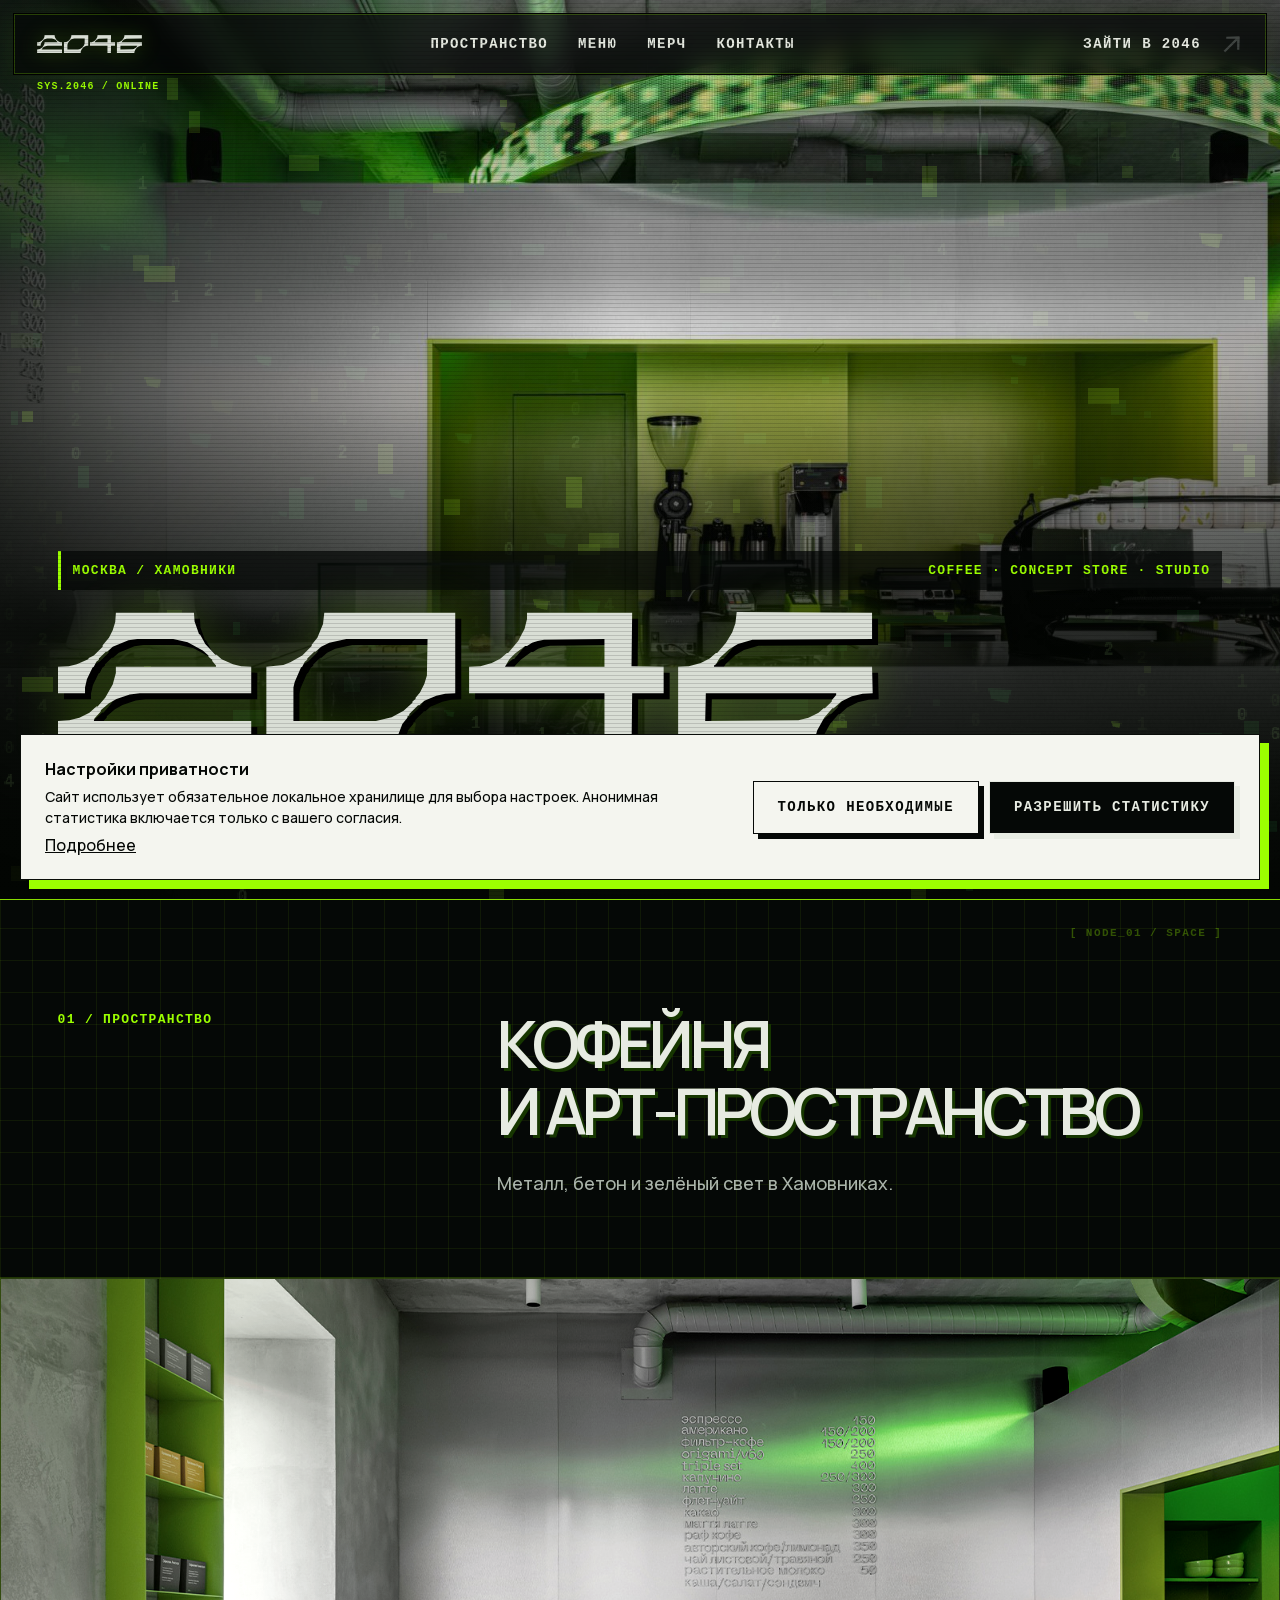
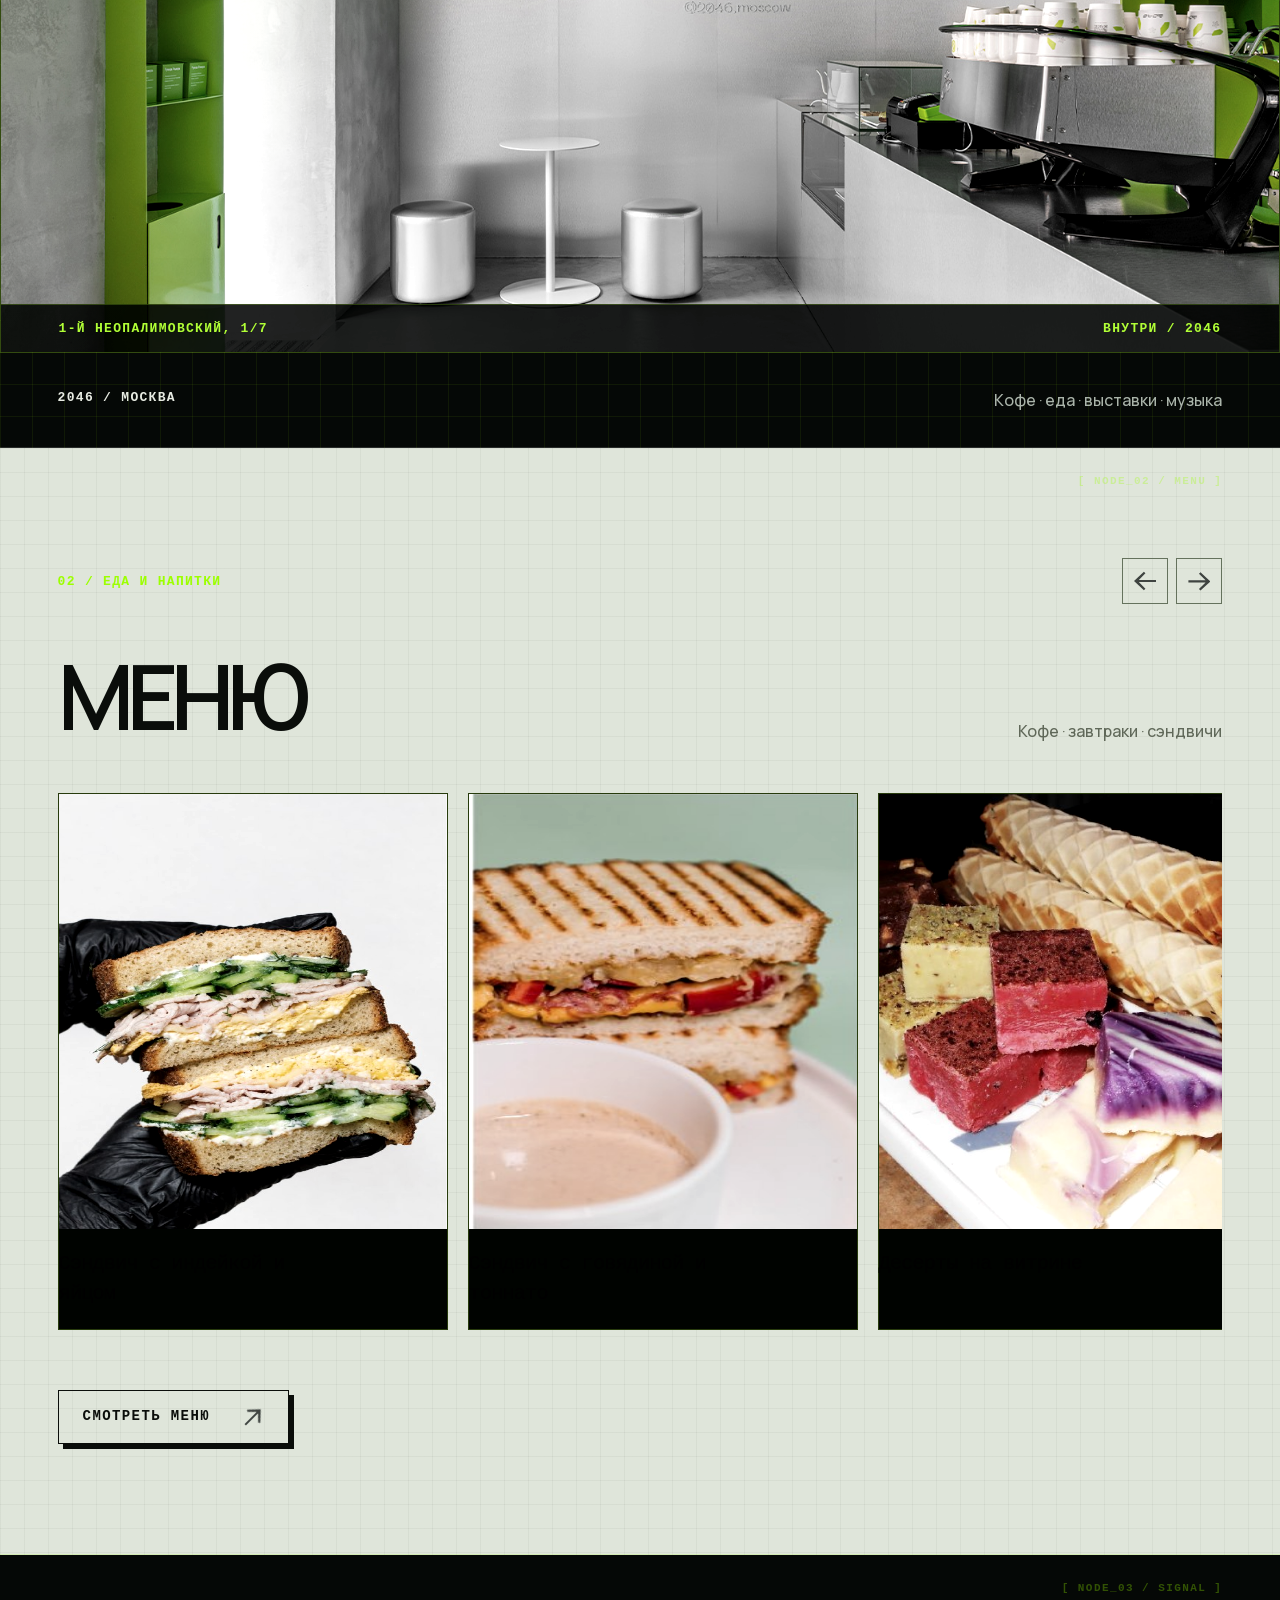
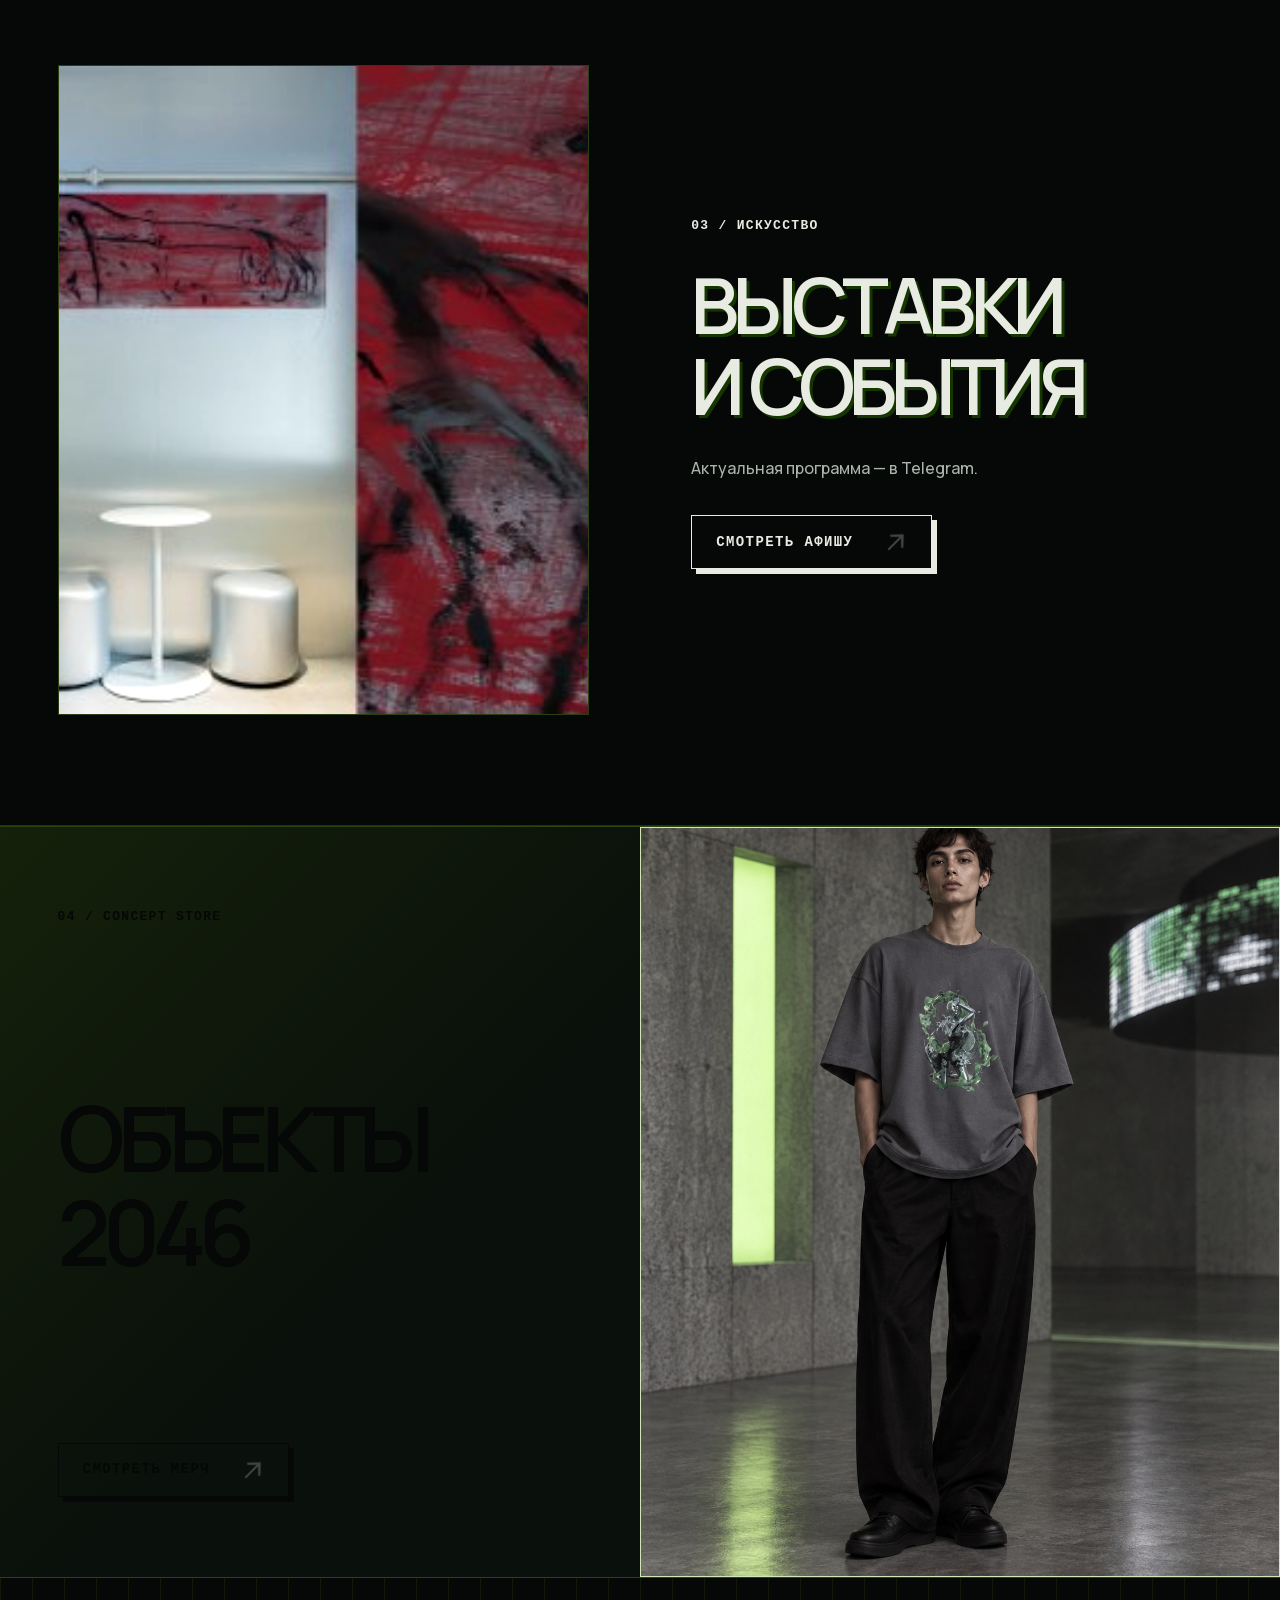
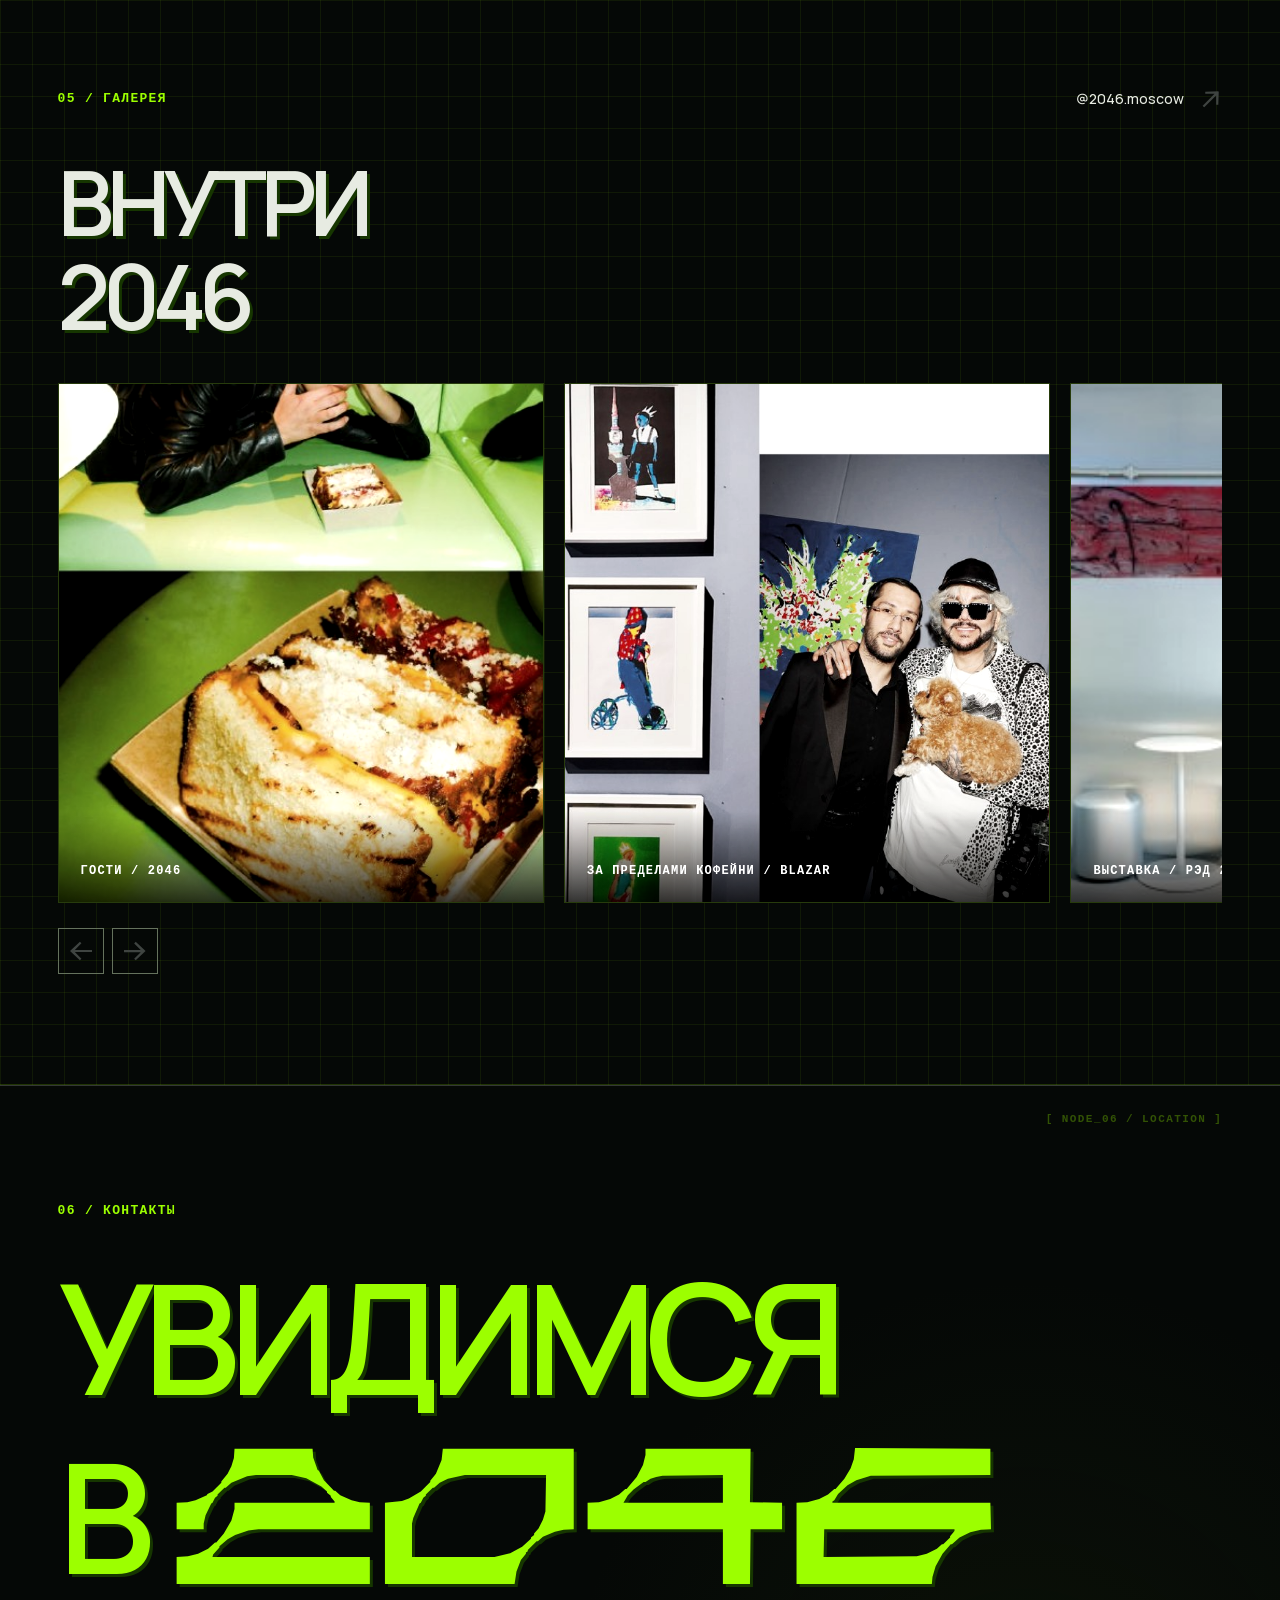
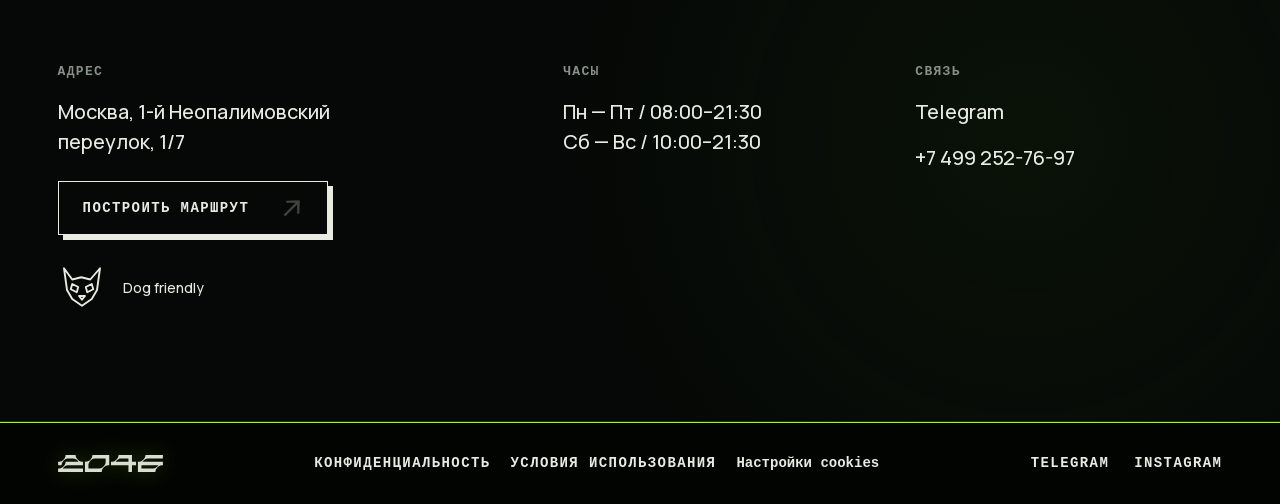
==== index.html @ bc1dff8b "Publish 2046 pixel site preview" ====
<!doctype html><html lang="ru"><head><meta charset="utf-8"><meta name="viewport" content="width=device-width,initial-scale=1"><meta name="theme-color" content="#151914"><title>2046 — арт-кофейня в Хамовниках, Москва</title><meta name="description" content="Арт-кофейня 2046 в Хамовниках: кофе, завтраки, сэндвичи, выставки и concept store. Москва, 1-й Неопалимовский переулок, 1/7."><meta name="robots" content="index,follow,max-image-preview:large"><link rel="canonical" href="https://DOMAIN.RU/"><meta property="og:type" content="website"><meta property="og:locale" content="ru_RU"><meta property="og:site_name" content="2046"><meta property="og:url" content="https://DOMAIN.RU/"><meta property="og:title" content="2046 — арт-кофейня в Хамовниках"><meta property="og:description" content="Кофе, еда, выставки и concept store в 1-м Неопалимовском переулке"><meta property="og:image" content="https://DOMAIN.RU/assets/og-2046.jpg"><meta property="og:image:width" content="1200"><meta property="og:image:height" content="630"><meta name="twitter:card" content="summary_large_image"><link rel="icon" href="assets/logo.svg" type="image/svg+xml"><link rel="stylesheet" href="style.css?v=20261014-matrix6"><script defer src="site.js?v=20261014-matrix6"></script><noscript><style>.loader{display:none!important}</style></noscript></head><body>
<a class="skip" href="#main">Перейти к содержанию</a><div class="loader" aria-hidden="true"><canvas class="loader-matrix"></canvas><div class="loader-grid"></div><div class="loader-top"><span>[ SYS.2046 / BOOT ]</span><span>МОСКВА / ХАМОВНИКИ</span></div><div class="loader-center"><span class="loader-kicker">COFFEE · CONCEPT STORE · STUDIO</span><span class="loader-mark"></span><div class="loader-status"><span>ЗАГРУЗКА ПРОСТРАНСТВА</span><span class="loader-count">00%</span></div><div class="loader-track"><span class="loader-fill"></span></div></div><div class="loader-bottom"><span>ПОДКЛЮЧЕНИЕ К 2046</span><span>◈ ◈ ◈</span></div></div>
<header class="header"><a href="index.html"><img class="logo" src="assets/logo.svg" alt="2046 — главная"></a><nav aria-label="Навигация"><a href="#space">Пространство</a><a href="menu.html">Меню</a><a href="wear.html">Мерч</a><a href="#visit">Контакты</a></nav><a class="header-visit" href="#visit">Зайти в 2046 <i class="arrow diag" aria-hidden="true"></i></a></header>
<main id="main"><section class="hero"><img class="hero-bg" src="hero-2046.jpg" alt="Реальный интерьер 2046: стальной бар, зелёная ниша и световое кольцо" fetchpriority="high"><video class="hero-video" src="assets/hero-barista-led-2046.mp4" poster="hero-2046.jpg" autoplay muted loop playsinline preload="metadata" aria-hidden="true"></video><canvas class="hero-matrix" aria-hidden="true"></canvas><div class="hero-content"><div class="hero-label label"><span>Москва / Хамовники</span><span>Coffee · concept store · studio</span></div><h1><img class="hero-wordmark" src="assets/logo.svg" alt="2046 — арт-кофейня"></h1><div class="hero-bottom"><p>Кофе · еда · искусство</p><a class="round" href="#space" aria-label="Посмотреть пространство"><i class="arrow" aria-hidden="true"></i></a></div></div></section>
<section id="space"><div class="section intro reveal"><span class="label">01 / Пространство</span><div><h2>Кофейня<br>и арт-пространство</h2><p>Металл, бетон и зелёный свет в Хамовниках.</p></div></div><div class="space-image"><img src="interior-2046.jpg" alt="Серебристые столики и зелёные стеллажи кофейни" loading="lazy"><div class="image-caption label"><span>1-й Неопалимовский, 1/7</span><span>Внутри / 2046</span></div></div><div class="space-footer"><span class="label">2046 / Москва</span><p>Кофе · еда · выставки · музыка</p></div></section>
<section class="section menu" id="menu"><div class="section-top"><span class="label">02 / Еда и напитки</span><div class="controls"><button class="round" data-rail="foodRail" data-step="-1" aria-label="Предыдущие блюда"><i class="arrow" aria-hidden="true"></i></button><button class="round" data-rail="foodRail" data-step="1" aria-label="Следующие блюда"><i class="arrow" aria-hidden="true"></i></button></div></div><div class="menu-heading reveal"><h2>Меню</h2><p>Кофе · завтраки · сэндвичи</p></div><div class="rail" id="foodRail" tabindex="0" aria-label="Блюда и напитки — листайте горизонтально"></div><div class="menu-foot"><a class="pill" href="menu.html">Смотреть меню <i class="arrow diag" aria-hidden="true"></i></a></div></section>
<section class="section art"><img class="art-image reveal" src="assets/tg-1120-2.jpg" alt="Работы Ивана Кудо в пространстве 2046" loading="lazy"><div class="reveal"><span class="label">03 / Искусство</span><h2>Выставки<br>и события</h2><p>Актуальная программа — в Telegram.</p><a class="pill" href="https://t.me/cafe2046" target="_blank" rel="noopener noreferrer">Смотреть афишу <i class="arrow diag" aria-hidden="true"></i></a></div></section>
<section class="merch-teaser"><div class="merch-copy"><span class="label">04 / Concept store</span><h2>Объекты<br>2046</h2><div class="teaser-links"><a class="pill" href="wear.html">Смотреть мерч <i class="arrow diag" aria-hidden="true"></i></a></div></div><img src="assets/wear-graphite-front.jpg" alt="Модель в графитовой футболке 2046" loading="lazy"></section>
<section class="section"><div class="section-top"><span class="label">05 / Галерея</span><a href="https://www.instagram.com/2046.moscow/" target="_blank" rel="noopener noreferrer">@2046.moscow <i class="arrow diag" aria-hidden="true"></i></a></div><h2 class="gallery-title reveal">Внутри<br>2046</h2><div class="rail" id="galleryRail" tabindex="0" aria-label="Фотографии кофейни"></div><div class="controls"><button class="round" data-rail="galleryRail" data-step="-1" aria-label="Предыдущие фото"><i class="arrow" aria-hidden="true"></i></button><button class="round" data-rail="galleryRail" data-step="1" aria-label="Следующие фото"><i class="arrow" aria-hidden="true"></i></button></div></section>
<section class="section contact" id="visit"><span class="label">06 / Контакты</span><h2>Увидимся<br><span class="contact-signature">в <span class="contact-wordmark" role="img" aria-label="2046"></span></span></h2><div class="contact-grid"><div><span class="label">Адрес</span><p>Москва, 1-й Неопалимовский<br>переулок, 1/7</p><a class="pill" style="margin-top:24px" href="https://yandex.ru/maps/org/kafe_2046/9719002102/" target="_blank" rel="noopener noreferrer" data-event="route">Построить маршрут <i class="arrow diag" aria-hidden="true"></i></a><div class="dog-friendly"><svg viewBox="0 0 64 64" fill="none" stroke="currentColor" stroke-width="2.5" stroke-linejoin="round" aria-hidden="true"><path d="M8 7 19 22 31 19 43 22 56 7 52 36 45 48 32 57 19 48 12 36Z"/><path d="m19 28 8 4-2 7-8-4Zm26 0-8 4 2 7 8-4ZM28 44h8l-4 5Z"/></svg><span>Dog friendly</span></div></div><div><span class="label">Часы</span><p>Пн — Пт / 08:00–21:30<br>Сб — Вс / 10:00–21:30</p></div><div><span class="label">Связь</span><p><a href="https://t.me/cafe2046" target="_blank" rel="noopener noreferrer" data-event="telegram">Telegram</a></p><p><a href="tel:+74992527697" data-event="phone">+7 499 252-76-97</a></p></div></div></section></main>
<footer><a href="#main"><img class="logo" src="assets/logo.svg" alt="2046 — наверх"></a><div class="footer-links"><a href="privacy.html">Конфиденциальность</a><a href="terms.html">Условия использования</a><button type="button" class="footer-button" data-cookie-settings>Настройки cookies</button></div><div class="socials"><a href="https://t.me/cafe2046" rel="noopener noreferrer">Telegram</a><a href="https://www.instagram.com/2046.moscow/" rel="noopener noreferrer">Instagram</a></div></footer><dialog class="lightbox"><button aria-label="Закрыть фотографию">×</button><img alt=""></dialog><div class="cookie-banner" role="dialog" aria-labelledby="cookie-title" aria-describedby="cookie-text" hidden><div><strong id="cookie-title">Настройки приватности</strong><p id="cookie-text">Сайт использует обязательное локальное хранилище для выбора настроек. Анонимная статистика включается только с вашего согласия.</p><a href="privacy.html#cookies">Подробнее</a></div><div class="cookie-actions"><button type="button" class="pill" data-cookie="necessary">Только необходимые</button><button type="button" class="pill cookie-accept" data-cookie="analytics">Разрешить статистику</button></div></div></body></html>
---- style.css ----
@font-face{font-family:Manrope;font-style:normal;font-weight:400 800;font-display:swap;src:url('assets/manrope-cyrillic.woff2') format('woff2');unicode-range:U+0301,U+0400-045F,U+0490-0491,U+04B0-04B1,U+2116}
@font-face{font-family:Manrope;font-style:normal;font-weight:400 800;font-display:swap;src:url('assets/manrope-latin.woff2') format('woff2');unicode-range:U+0000-00FF,U+0131,U+0152-0153,U+02BB-02BC,U+02C6,U+02DA,U+02DC,U+0304,U+0308,U+0329,U+2000-206F,U+20AC,U+2122,U+2191,U+2193,U+2212,U+2215,U+FEFF,U+FFFD}
:root{--acid:#bbff36;--ink:#151914;--paper:#e9ece4;--muted:#a3aa9d;--pad:clamp(22px,4.5vw,76px)}*{box-sizing:border-box}html{scroll-behavior:smooth}body{margin:0;background:var(--ink);color:var(--paper);font:500 16px/1.5 Manrope,Arial,sans-serif}a{color:inherit;text-decoration:none}button{font:inherit;color:inherit;cursor:pointer}button,a{-webkit-tap-highlight-color:transparent}button:focus-visible,a:focus-visible{outline:2px solid var(--acid);outline-offset:6px}img{display:block;width:100%;object-fit:cover}h1,h2,h3,p{margin:0}h2{font-size:clamp(42px,7vw,110px);font-weight:500;letter-spacing:-.065em;line-height:1.05}h3{font-weight:500}small,.label{font-size:13px;letter-spacing:.08em;text-transform:uppercase}.arrow{display:inline-block;width:22px;height:22px;flex-shrink:0;background:currentColor;clip-path:polygon(0 45%,78% 45%,48% 15%,55% 8%,100% 50%,55% 92%,48% 85%,78% 55%,0 55%)}.arrow.diag{transform:rotate(-45deg)}.logo{width:105px;height:auto}.header{position:absolute;inset:0 0 auto;z-index:10;padding:28px var(--pad);display:flex;align-items:center;justify-content:space-between;border-bottom:1px solid #ffffff35}.header nav{display:flex;gap:30px;font-size:14px}.header a:hover{color:var(--acid)}.header-visit{display:flex;align-items:center;gap:20px;font-size:14px}.hero{height:100svh;min-height:650px;position:relative;display:flex;flex-direction:column;justify-content:flex-end;padding:140px var(--pad) 38px;overflow:hidden}.hero-bg{position:absolute;inset:0;height:100%;object-position:center;animation:drift 18s ease-in-out infinite alternate}.hero:after{content:'';position:absolute;inset:0;background:linear-gradient(180deg,#10181170,transparent 32%,#0b120beb)}.hero-content{position:relative;z-index:1}.hero-label{display:flex;justify-content:space-between;margin-bottom:22px}.hero h1{margin:0 0 26px}.hero-wordmark{width:min(100%,1200px);filter:drop-shadow(0 2px 20px #0002)}.hero-bottom{display:flex;justify-content:space-between;align-items:end;border-top:1px solid #ffffff55;padding-top:24px;gap:25px}.hero-bottom p{font-size:clamp(20px,2.1vw,32px);line-height:1.3;letter-spacing:-.03em;max-width:500px}.round{width:62px;height:62px;border:1px solid #ffffff70;border-radius:50%;display:grid;place-items:center;background:transparent}.round:hover{background:var(--acid);color:var(--ink);border-color:var(--acid)}.hero .round .arrow{transform:rotate(90deg)}.section{padding:110px var(--pad)}.section-top{display:flex;justify-content:space-between;align-items:center;margin-bottom:45px}.section-top .label{color:var(--muted)}.section-top a{display:flex;gap:16px;align-items:center;font-size:14px}.intro{display:grid;grid-template-columns:.65fr 1.35fr;gap:7vw;padding-bottom:80px}.intro h2{font-size:clamp(38px,5vw,78px)}.intro p{max-width:470px;color:var(--muted);margin-top:26px;font-size:18px}.space-image{position:relative;overflow:hidden;height:75vh;min-height:400px}.space-image img{height:100%}.image-caption{position:absolute;bottom:26px;left:var(--pad);right:var(--pad);display:flex;justify-content:space-between;text-shadow:0 2px 8px #000}.space-footer{display:flex;justify-content:space-between;gap:30px;padding:35px var(--pad);border-bottom:1px solid #ffffff25}.space-footer p{max-width:560px;color:var(--muted)}.menu{background:var(--paper);color:var(--ink);overflow:hidden}.menu .section-top .label{color:#606859}.menu-heading{display:flex;align-items:end;justify-content:space-between;gap:30px;margin-bottom:50px}.menu-heading p{max-width:270px;color:#606859}.controls{display:flex;gap:8px}.controls .round{border-color:#65725d;color:var(--ink);width:46px;height:46px}.controls .round:first-child .arrow{transform:rotate(180deg)}.rail{display:flex;gap:20px;overflow-x:auto;scroll-snap-type:x mandatory;scrollbar-width:none;padding:0 0 25px}.rail::-webkit-scrollbar{display:none}.food-card{flex:0 0 min(390px,76vw);scroll-snap-align:start}.food-image{overflow:hidden;background:#d8dfd1;aspect-ratio:1/1.12}.food-image img{height:100%;transition:transform .65s}.food-card:hover img{transform:scale(1.035)}.card-line{display:flex;justify-content:space-between;align-items:start;gap:20px;padding:20px 0}.card-line h3{font-size:20px;letter-spacing:-.035em;max-width:270px}.price{white-space:nowrap;font-size:16px}.pill{display:inline-flex;align-items:center;gap:32px;border:1px solid currentColor;padding:15px 24px;border-radius:40px;font-size:14px;transition:.25s}.pill:hover{background:var(--acid);color:var(--ink);border-color:var(--acid)}.menu-foot{display:flex;justify-content:space-between;align-items:center;gap:25px;margin-top:35px}.menu-foot p{max-width:340px;font-size:14px;color:#65705d}.full-menu{margin-top:45px;border-top:1px solid #929c87}.full-menu summary{cursor:pointer;padding:25px 0;font-size:24px;letter-spacing:-.03em}.menu-tabs{display:flex;gap:10px;flex-wrap:wrap;margin:15px 0 30px}.menu-tabs button{background:transparent;border:1px solid #87947d;padding:10px 20px;border-radius:30px}.menu-tabs button[aria-pressed=true]{background:var(--ink);color:var(--paper)}.menu-list{display:grid;grid-template-columns:1fr 1fr;gap:0 55px}.menu-row{padding:20px 0;border-bottom:1px solid #bac2b3;display:flex;justify-content:space-between;gap:18px}.menu-row p{font-size:14px;color:#616b5a;margin-top:6px}.menu-row[hidden]{display:none}.art{display:grid;grid-template-columns:1fr 1fr;gap:8vw;align-items:center}.art-image{height:650px;object-fit:cover}.art h2{font-size:clamp(45px,6vw,90px);margin:30px 0}.art p{color:var(--muted);max-width:430px;margin-bottom:35px}.merch-teaser{display:grid;grid-template-columns:1fr 1fr;min-height:650px;background:var(--acid);color:var(--ink)}.merch-copy{padding:80px var(--pad);display:flex;flex-direction:column;align-items:start;justify-content:space-between;gap:35px}.merch-copy p{max-width:340px}.merch-teaser img{height:100%;max-height:750px;object-fit:cover;background:#d3d4d1}.gallery-title{margin-bottom:40px}.gallery-card{flex:0 0 38vw;min-width:260px;height:520px;padding:0;border:0;scroll-snap-align:start;background:#30362b}.gallery-card img{height:100%}.contact{border-top:1px solid #ffffff30}.contact h2{font-size:clamp(65px,12vw,185px);color:var(--acid);margin:35px 0 60px}.contact-grid{display:grid;grid-template-columns:1.5fr 1fr 1fr;gap:45px}.contact-grid p{font-size:20px;margin-top:16px}.contact-grid .label{color:var(--muted)}footer{padding:30px var(--pad);display:flex;justify-content:space-between;align-items:center;border-top:1px solid #ffffff30;font-size:14px;gap:30px}footer .socials{display:flex;gap:25px}.loader{position:fixed;inset:0;z-index:100;background:#11190e;pointer-events:none;animation:loader-out .5s 1.25s forwards;overflow:hidden}.loader>img{position:absolute;inset:0;height:100%;filter:brightness(.4);animation:load-photo 1.7s both}.loader-center{position:absolute;inset:0;display:flex;flex-direction:column;align-items:center;justify-content:center;gap:28px}.loader .logo{width:min(70vw,800px);animation:logo-in 1.1s both}.loader-line{height:1px;width:min(70vw,800px);background:#ffffff30;overflow:hidden}.loader-line:after{content:'';display:block;height:100%;background:var(--acid);animation:load-line 1.25s both}.loader .label{font-size:12px;color:var(--acid)}.reveal{opacity:1}.motion .reveal{opacity:0;transform:translateY(24px);transition:opacity .8s,transform .8s}.motion .reveal.seen{opacity:1;transform:none}.merch-page{background:var(--paper);color:var(--ink)}.merch-page .header{position:relative;background:var(--ink);color:var(--paper)}.merch-hero{padding:80px var(--pad) 65px}.merch-hero h1{font-size:clamp(68px,13vw,190px);font-weight:500;line-height:1;letter-spacing:-.08em;margin:25px 0}.merch-hero p{max-width:550px;font-size:20px}.product-grid{padding:0 var(--pad) 100px;display:grid;grid-template-columns:1fr 1fr;gap:60px 25px}.product-image{aspect-ratio:4/4.5;object-fit:cover;background:#d8dbd1}.product-info{padding:24px 0;display:flex;justify-content:space-between;gap:20px}.product-info h2{font-size:26px;letter-spacing:-.04em}.product-info p{font-size:14px;margin-top:8px;color:#626d58}.merch-page footer{background:var(--ink);color:var(--paper)}.notice{font-size:14px;color:#67725d;margin-top:22px}.lightbox{width:min(95vw,1100px);height:90vh;border:0;padding:0;background:#10150e;color:white}.lightbox::backdrop{background:#000d}.lightbox img{height:100%;object-fit:contain}.lightbox button{position:absolute;top:15px;right:15px;background:#111b;border:1px solid #fff;border-radius:50%;width:48px;height:48px;font-size:28px}.skip{position:fixed;left:20px;top:-100px;z-index:200;background:var(--acid);color:var(--ink);padding:15px}.skip:focus{top:15px}@keyframes drift{to{transform:scale(1.055)}}@keyframes loader-out{to{opacity:0;visibility:hidden}}@keyframes load-photo{from{transform:scale(1.08);filter:brightness(.15)}to{transform:scale(1);filter:brightness(.55)}}@keyframes logo-in{from{opacity:0;clip-path:inset(0 100% 0 0);transform:translateY(18px)}to{opacity:1;clip-path:inset(0);transform:none}}@keyframes load-line{from{width:0}to{width:100%}}
@media(max-width:760px){.header{padding:23px var(--pad)}.header nav{gap:18px;font-size:13px}.header nav a:nth-child(1),.header nav a:nth-child(4){display:none}.header-visit{display:none}.hero{min-height:620px;padding-bottom:28px}.hero-label{font-size:11px;gap:20px}.hero-label span:last-child{text-align:right}.hero-bottom{align-items:center}.hero-bottom p{max-width:270px;font-size:21px}.hero .round{width:48px;height:48px;flex-shrink:0}.hero-wordmark{margin:30px 0}.section{padding:70px var(--pad)}.intro,.art{grid-template-columns:1fr;gap:30px}.intro p{font-size:16px}.space-image{height:58vh;min-height:350px}.space-footer{flex-direction:column;font-size:14px}.menu-heading{display:block}.menu-heading p{margin-top:24px}.menu-list{grid-template-columns:1fr}.menu-foot{align-items:start;flex-direction:column}.art-image{height:440px;order:2}.merch-teaser{grid-template-columns:1fr}.merch-copy{padding:55px var(--pad)}.merch-teaser img{max-height:500px}.gallery-card{height:400px;flex-basis:78vw}.contact-grid{grid-template-columns:1fr;gap:30px}.contact h2{margin-bottom:45px}.contact-grid p{font-size:18px}.section-top{gap:20px}.section-top a{font-size:13px}footer{flex-wrap:wrap}.product-grid{grid-template-columns:1fr;gap:50px}.product-info h2{font-size:25px}.merch-hero{padding-top:55px}.merch-hero p{font-size:17px}.image-caption{font-size:11px}.art h2{margin-top:20px}}
@media(max-width:760px){.merch-hero h1{font-size:clamp(46px,14vw,86px)}.merch-hero p.notice{font-size:14px}.section:not(.menu)>.controls .round{color:var(--paper);border-color:#ffffff70}}
.contact-signature{display:flex;align-items:center;gap:.2em;margin-top:.12em}
.contact-wordmark{display:inline-block;width:min(72vw,820px);aspect-ratio:1295/216;background:currentColor;mask:url('assets/logo.svg') center/contain no-repeat;-webkit-mask:url('assets/logo.svg') center/contain no-repeat}
.motion .visual-reveal{opacity:0;clip-path:inset(9% 0 0);translate:0 24px;transition:opacity .85s ease,clip-path 1.1s cubic-bezier(.22,1,.36,1),translate 1.1s cubic-bezier(.22,1,.36,1)}
.motion .visual-reveal.seen{opacity:1;clip-path:inset(0);translate:0 0}
@media(max-width:760px){.motion .visual-reveal{translate:0 12px;transition-duration:.7s}}
@media(prefers-reduced-motion:reduce){.motion .visual-reveal{opacity:1;clip-path:none;translate:none}}
.hero-video{position:absolute;inset:0;width:100%;height:100%;object-fit:cover;opacity:0;transition:opacity .6s;pointer-events:none}
.hero-video.ready{opacity:1}
.motion-toggle{position:absolute;right:var(--pad);top:100px;z-index:3;border:1px solid #ffffff70;border-radius:24px;background:#15191480;padding:9px 15px;color:var(--paper);font-size:12px}
.hero:has(.hero-video) .hero-bg{animation:none}
@media(prefers-reduced-motion:reduce){.hero-video,.motion-toggle{display:none}}
.food-image{position:relative;overflow:hidden}
.food-image.crop-turkey img{width:134%;max-width:none;object-fit:fill}
.food-image.crop-beef img{position:absolute;width:290%;max-width:none;height:110%;left:-153%;top:-5%;object-fit:fill}
.gallery-card{position:relative;text-align:left}
.gallery-caption{position:absolute;left:0;right:0;bottom:0;padding:52px 22px 22px;color:#fff;background:linear-gradient(transparent,rgba(0,0,0,.75));font:12px/1.4 Arial,sans-serif;letter-spacing:.04em;pointer-events:none}
.faq{border-top:1px solid #ffffff30}.faq>h2{margin:28px 0 55px}.faq-list{margin-left:min(24vw,360px);border-top:1px solid #ffffff35}.faq-list details{border-bottom:1px solid #ffffff35}.faq-list summary{cursor:pointer;list-style:none;padding:25px 48px 25px 0;font-size:clamp(19px,2vw,27px);letter-spacing:-.03em;position:relative}.faq-list summary::-webkit-details-marker{display:none}.faq-list summary:after{content:'+';position:absolute;right:8px;font-size:28px;font-weight:400}.faq-list details[open] summary:after{content:'−'}.faq-list p{max-width:720px;color:var(--muted);padding:0 50px 26px 0}
.footer-links{display:flex;gap:20px;align-items:center;flex-wrap:wrap}.footer-button{border:0;background:none;padding:0;color:inherit;font-size:inherit}.footer-button:hover,footer a:hover{text-decoration:underline}
.cookie-banner{position:fixed;z-index:150;left:20px;right:20px;bottom:20px;display:flex;justify-content:space-between;align-items:center;gap:30px;padding:22px 24px;background:#f4f5ef;color:var(--ink);border:1px solid #aab09f;box-shadow:0 16px 60px #0007}.cookie-banner[hidden]{display:none}.cookie-banner p{font-size:14px;max-width:700px;margin:5px 0}.cookie-banner a{text-decoration:underline}.cookie-actions{display:flex;gap:10px;flex-shrink:0}.cookie-actions .pill{background:transparent}.cookie-actions .cookie-accept{background:var(--ink);color:var(--paper)}
.legal-page{background:var(--paper);color:var(--ink)}.legal-header{padding:28px var(--pad);display:flex;justify-content:space-between;align-items:center;background:var(--ink);color:var(--paper)}.legal-main{max-width:1100px;margin:auto;padding:90px var(--pad) 120px}.legal-main h1{font-size:clamp(42px,9vw,120px);font-weight:500;letter-spacing:-.07em;line-height:1;margin:25px 0 70px;overflow-wrap:anywhere}.legal-main section{display:grid;grid-template-columns:minmax(210px,.65fr) 1.35fr;gap:5vw;padding:32px 0;border-top:1px solid #aeb4a7}.legal-main section h2{font-size:22px;letter-spacing:-.03em}.legal-main section p{font-size:17px;margin-bottom:16px}.legal-main mark{background:#d7ff8b;padding:0 4px}.launch-warning{padding:22px;margin-bottom:50px;border:2px solid #ce3c25;background:#fff4ef}.launch-warning p{margin-top:6px}.legal-page footer{background:var(--ink);color:var(--paper)}
.not-found{min-height:100svh;display:grid;place-items:center;background:var(--ink);color:var(--paper)}.not-found main{padding:40px var(--pad);width:min(100%,1100px)}.not-found-logo{width:min(360px,70vw);margin-bottom:55px}.not-found h1{font-size:clamp(64px,12vw,155px);font-weight:500;letter-spacing:-.075em;line-height:.9;margin:20px 0 35px}.not-found-actions{display:flex;gap:12px;margin-top:34px;flex-wrap:wrap}
.admin-page{background:#eef0e9;color:var(--ink);min-height:100vh}.admin-header{display:flex;align-items:center;gap:22px;padding:22px clamp(18px,4vw,60px);background:var(--ink);color:var(--paper)}.admin-header>div{display:flex;flex-direction:column}.admin-header span{font-size:12px;color:var(--muted)}.admin-header button{margin-left:auto;border:1px solid #ffffff60;background:transparent;color:inherit;border-radius:30px;padding:10px 18px}.admin-main{padding:45px clamp(18px,4vw,60px) 80px}.admin-main>#admin-status{font-size:13px;color:#596052;margin-bottom:20px}.metric-grid{display:grid;grid-template-columns:repeat(4,1fr);gap:12px}.metric-grid article{padding:24px;background:#fff;border:1px solid #d8dcd2}.metric-grid span{font-size:13px;color:#62695e}.metric-grid strong{display:block;font-size:clamp(34px,5vw,70px);line-height:1;margin-top:16px}.admin-columns{display:grid;grid-template-columns:1fr 1fr;gap:14px;margin-top:14px}.admin-columns>section{background:#fff;border:1px solid #d8dcd2;padding:24px;min-height:290px}.admin-columns h1{font-size:20px;margin-bottom:24px}.rank-list>div,.bar-list>div{display:grid;grid-template-columns:minmax(100px,1fr) auto;gap:15px;padding:10px 0;border-bottom:1px solid #e4e6df;font-size:14px}.bar-list>div{grid-template-columns:90px 1fr 34px;align-items:center}.bar-list i{display:block;height:9px;background:#dfe5d8;position:relative}.bar-list i:after{content:'';position:absolute;inset:0 auto 0 0;width:var(--value);background:#66b526}.admin-note{margin-top:22px;color:#646c60;font-size:13px}
@media(max-width:760px){.faq-list{margin-left:0}.cookie-banner{left:10px;right:10px;bottom:10px;align-items:stretch;flex-direction:column;gap:16px}.cookie-actions{flex-direction:column}.cookie-actions .pill{justify-content:center}.footer-links{align-items:flex-start;flex-direction:column}.legal-main{padding-top:60px}.legal-main h1{font-size:clamp(30px,8vw,60px);overflow-wrap:normal}.legal-main section{grid-template-columns:1fr;gap:15px}.metric-grid{grid-template-columns:1fr 1fr}.admin-columns{grid-template-columns:1fr}.admin-header .logo{width:82px}}
@media(prefers-reduced-motion:reduce){html{scroll-behavior:auto}*,*:before,*:after{animation:none!important;transition:none!important}.loader{display:none}.motion .reveal{opacity:1;transform:none}}
.wear-page{background:#121611;color:#edf0e9}.wear-page .header{position:relative;background:#121611}.wear-hero{min-height:min(820px,90svh);display:grid;grid-template-columns:48% 52%;border-bottom:1px solid #ffffff25}.wear-hero-copy{padding:clamp(50px,7vw,110px) var(--pad);display:flex;align-items:flex-start;flex-direction:column;justify-content:center}.wear-hero-copy h1{font-size:clamp(76px,10vw,170px);font-weight:500;line-height:.85;letter-spacing:-.085em;margin:50px 0 30px}.wear-hero-copy p{font-size:clamp(18px,2vw,28px);max-width:350px;margin-bottom:52px}.wear-hero-media{position:relative;min-height:580px;overflow:hidden;background:#323a31}.wear-hero-media>img{height:100%;object-position:center 23%;animation:wear-enter 1.3s cubic-bezier(.22,1,.36,1) both}.wear-hero-mark{position:absolute;left:22px;bottom:22px;background:#151914bb;padding:15px 20px;backdrop-filter:blur(8px)}.wear-hero-mark img{width:128px}.led-strip{overflow:hidden;background:#050a05;color:#a6fa69;border-block:1px solid #4b7244;padding:10px 0;white-space:nowrap;font:600 16px/1.2 monospace;letter-spacing:.22em;text-shadow:0 0 9px #6cff64}.led-track{width:max-content;display:flex;animation:led-march 21s linear infinite}.led-track span{display:block;padding-right:28px}.wear-collection{background:#e7eae4;color:#121611}.wear-collection h2{margin:0 0 60px}.wear-grid{display:grid;grid-template-columns:repeat(2,minmax(0,1fr));gap:clamp(18px,3vw,50px)}.wear-product{min-width:0}.wear-visual{position:relative;width:100%;height:auto;aspect-ratio:4/5;display:block;padding:0;border:0;overflow:hidden;background:#373d38;text-align:left}.wear-visual>img{position:absolute;inset:0;width:100%;height:100%;object-fit:cover;object-position:center 20%;transition:opacity .7s ease,transform 1s cubic-bezier(.22,1,.36,1)}.wear-visual .wear-angle{opacity:0}.wear-visual:hover .wear-angle,.wear-visual.active .wear-angle{opacity:1}.wear-visual:hover .wear-front,.wear-visual.active .wear-front{opacity:0}.wear-visual:hover img,.wear-visual.active img{transform:scale(1.025)}.angle-hint{position:absolute;right:20px;bottom:20px;background:#121611cc;color:#fff;border:1px solid #ffffff7a;border-radius:30px;padding:7px 14px;font-size:12px}.wear-meta{display:flex;justify-content:space-between;gap:20px;padding:24px 0;border-bottom:1px solid #aeb7a9}.wear-meta h3{font-size:clamp(30px,3.4vw,54px);letter-spacing:-.06em}.wear-meta>span{padding-top:15px;white-space:nowrap}.wear-actual{display:flex;gap:18px;align-items:center;margin:20px 0}.wear-actual img{width:86px;height:98px;object-fit:cover;background:#fff}.wear-actual p{font-size:12px;color:#53604e;max-width:290px}.wear-disclaimer{font-size:13px;color:#66725f;margin-top:55px}.wear-outro{min-height:410px;background:#121611;display:flex;flex-direction:column;align-items:flex-start;justify-content:space-between}.wear-outro h2{color:var(--acid)}.wear-page footer{background:#121611}.dog-friendly{display:flex;align-items:center;gap:17px;margin-top:28px;font-size:14px}.dog-friendly svg{width:48px;height:48px;flex:none}.hero .hero-barista{position:absolute;z-index:1;inset:0 0 0 auto;width:32%;height:100%;object-fit:cover;object-position:center;opacity:.95;mix-blend-mode:normal;mask-image:linear-gradient(90deg,transparent,#000 25%);-webkit-mask-image:linear-gradient(90deg,transparent,#000 25%)}.hero .hero-video{z-index:0}.hero:has(.hero-video) .hero-bg{opacity:1}.hero .hero-content{z-index:2}@keyframes led-march{to{transform:translateX(-50%)}}@keyframes wear-enter{from{opacity:.45;transform:scale(1.08)}to{opacity:1;transform:scale(1)}}
.teaser-links{display:flex;gap:12px;flex-wrap:wrap}
.hero .hero-barista{width:42%;object-position:88% center;mask-image:radial-gradient(ellipse 90% 72% at 85% 70%,#000 38%,transparent 74%);-webkit-mask-image:radial-gradient(ellipse 90% 72% at 85% 70%,#000 38%,transparent 74%)}
.merch-page .product-grid article:nth-child(3) .product-image{background:#030803;object-fit:contain;animation:pendant-hang 5s ease-in-out infinite alternate;transform-origin:50% 2%}.merch-page .product-grid article:nth-child(4) .product-image{animation:object-float 6s ease-in-out infinite alternate}@keyframes pendant-hang{from{transform:perspective(1000px) rotateY(-12deg) rotateZ(-1.7deg)}to{transform:perspective(1000px) rotateY(12deg) rotateZ(1.7deg)}}@keyframes object-float{from{transform:translateY(0)}to{transform:translateY(-8px)}}
.wear-turnaround{background:#121611;color:#edf0e9;padding:110px var(--pad)}.wear-turnaround>div{display:flex;justify-content:space-between;align-items:end;gap:30px;margin-bottom:40px}.wear-turnaround h2{margin:20px 0 0}.wear-turnaround p{max-width:360px;color:#aeb7a9}.wear-turnaround img{width:100%;height:auto;object-fit:contain}
.hero-wordmark{width:min(70%,900px)}
@media(max-width:760px){.hero-wordmark{width:100%}}
@media(max-width:760px){.hero-video{object-position:72% center}}
@media(max-width:760px){.wear-turnaround{padding:70px var(--pad)}.wear-turnaround>div{display:block}.wear-turnaround p{margin-top:25px}.wear-turnaround img{width:180%;max-width:none;transform:translateX(-22%)}.wear-turnaround{overflow:hidden}}
@media(max-width:760px){.wear-hero{grid-template-columns:1fr}.wear-hero-copy{padding:60px var(--pad) 50px}.wear-hero-copy h1{font-size:clamp(72px,17vw,110px);margin:30px 0}.wear-hero-copy p{margin-bottom:30px}.wear-hero-media{min-height:440px;max-height:70svh}.wear-grid{grid-template-columns:1fr;gap:65px}.wear-collection .section-top{align-items:start;flex-direction:column}.wear-collection h2{margin-bottom:35px}.wear-outro{min-height:350px}.hero .hero-barista{width:58%;opacity:.8}}
@media(prefers-reduced-motion:reduce){.wear-hero-media>img,.led-track{animation:none}.wear-visual>img{transition:none}}
.wear-hero-copy h1{max-width:760px;font-size:clamp(47px,5.7vw,90px);line-height:1.04;letter-spacing:-.075em;margin:42px 0 55px}
.led-strip{height:64px;padding:0;position:relative;background:#050b05;border-block:1px solid #38682b;box-shadow:inset 0 0 20px #59d83d20}
.led-canvas{display:block;width:100%;height:100%}
.wear-visual{cursor:ew-resize}
.wear-visual>img{transition:transform .7s cubic-bezier(.22,1,.36,1);opacity:1}
.wear-visual .wear-angle{opacity:1;transform:translateX(100%)}
.wear-visual:hover .wear-front,.wear-visual.active .wear-front{opacity:1;transform:translateX(-100%)}
.wear-visual:hover .wear-angle,.wear-visual.active .wear-angle{opacity:1;transform:translateX(0)}
@media(max-width:760px){.wear-hero-copy h1{font-size:clamp(43px,11.3vw,64px);margin:28px 0 36px}.led-strip{height:57px}}
@media(prefers-reduced-motion:reduce){.wear-visual>img{transition:none}}
.wear-visual{display:flex;overflow-x:auto;overflow-y:hidden;scroll-snap-type:x mandatory;scrollbar-width:none;touch-action:pan-x pan-y;cursor:grab;user-select:none}
.wear-visual::-webkit-scrollbar{display:none}
.wear-visual.dragging{cursor:grabbing;scroll-snap-type:none;scroll-behavior:auto}
.wear-visual>.wear-slide{position:relative;inset:auto;display:block;flex:0 0 100%;width:100%;height:100%;min-width:100%;object-fit:cover;scroll-snap-align:start;opacity:1;transform:none;transition:none}
.wear-visual>.wear-slide{object-position:center top}
.wear-visual:hover>.wear-slide,.wear-visual.active>.wear-slide{opacity:1;transform:none}
.wear-sheet-view{position:relative;overflow:hidden;background:#555a53}
.wear-sheet-view img{position:absolute;top:-8%;left:50%;width:auto;max-width:none;height:150%;object-fit:fill;pointer-events:none}
.wear-sheet-view.view-front img{transform:translateX(-12.5%)}
.wear-sheet-view.view-left img{transform:translateX(-37.5%)}
.wear-sheet-view.view-back img{transform:translateX(-62.5%)}
.wear-sheet-view.view-right img{transform:translateX(-87.5%)}
.wear-sheet-view img{top:-10%;left:0;height:208%}
.wear-sheet-view.view-front img{transform:translateX(0)}
.wear-sheet-view.view-left img{transform:translateX(-25%)}
.wear-sheet-view.view-back img{transform:translateX(-50%)}
.wear-sheet-view.view-right img{transform:translateX(-75%)}
.menu-page{background:#e9ece4;color:#151914}
.menu-page .header{position:relative;background:#151914;color:#e9ece4}
.menu-page-hero{min-height:420px;background:#151914;color:#e9ece4;padding:85px var(--pad) 100px;display:flex;flex-direction:column;align-items:flex-start}
.menu-page-hero h1{font-size:clamp(110px,20vw,310px);font-weight:500;letter-spacing:-.1em;line-height:.95;margin:26px 0 24px}
.menu-page-hero p{font-size:clamp(18px,2vw,28px);margin-bottom:34px}
.menu-page-tabs{position:sticky;top:0;z-index:8;display:flex;gap:clamp(20px,4vw,64px);padding:19px var(--pad);background:#d8e0d0;border-bottom:1px solid #adbaa4;font-size:14px;text-transform:uppercase;letter-spacing:.07em}
.menu-page-tabs a:hover{color:#347918}
.menu-page-group{scroll-margin-top:75px;display:grid;grid-template-columns:minmax(250px,.62fr) minmax(0,1fr);column-gap:7vw;padding:95px var(--pad) 30px;border-bottom:1px solid #bbc4b5}
.menu-page-group-head{grid-row:1 / span 6;align-self:start;position:sticky;top:135px}
.menu-page-group-head .label{color:#617655}
.menu-page-group-head h2{font-size:clamp(44px,5.4vw,90px);margin-top:30px}
.menu-category{grid-column:2;padding:0 0 60px}
.menu-category h3{font-size:clamp(28px,3.5vw,48px);letter-spacing:-.055em;margin:0 0 25px}
.menu-category h3 small{font-size:16px;letter-spacing:0;color:#5e7056;white-space:nowrap}
.menu-items{border-top:1px solid #b5c0ad}
.menu-items>div{display:flex;justify-content:space-between;gap:20px;padding:14px 0;border-bottom:1px solid #c6cec0;font-size:clamp(15px,1.4vw,19px)}
.menu-items>div span{max-width:75%}
.menu-items strong{font-size:15px;font-weight:600;white-space:nowrap;text-align:right}
.menu-subtitle{font-size:14px;text-transform:uppercase;letter-spacing:.06em;color:#627458;margin:28px 0 10px}
.menu-extras>div{font-size:15px;padding:10px 0}
.menu-page-end{background:#aaff38;color:#151914;padding:65px var(--pad);display:flex;align-items:end;justify-content:space-between;gap:40px}
.menu-page-end img{width:min(28vw,270px);height:auto;filter:brightness(0)}
.menu-page-end>div{max-width:500px}.menu-page-end p{margin-bottom:25px;font-size:14px}
.menu-page footer{background:#151914;color:#e9ece4}
@media(max-width:760px){.menu-page-hero{min-height:360px;padding:65px var(--pad) 75px}.menu-page-hero h1{font-size:clamp(92px,24vw,160px)}.menu-page-tabs{overflow-x:auto;white-space:nowrap}.menu-page-group{grid-template-columns:1fr;padding:65px var(--pad) 15px}.menu-page-group-head{grid-row:auto;position:static;margin-bottom:55px}.menu-category{grid-column:1;padding-bottom:50px}.menu-items>div span{max-width:65%}.menu-page-end{display:block}.menu-page-end img{width:180px;margin-bottom:45px}}
.wear-objects{background:#d7e0d2;color:#151914}
.wear-objects h2{margin-bottom:55px}
.object-visual{aspect-ratio:4/5;overflow:hidden;background:#101510}
.object-visual>img,.object-visual>video{display:block;width:100%;height:100%;object-fit:cover}
.object-copy{min-height:70px;margin:20px 0;color:#53604e;font-size:14px}
.product-video{display:block;background:#030803;object-fit:cover}
.merch-page .product-grid article:nth-child(3) .product-video{animation:none;transform:none}
.wear-page.motion .wear-product .wear-visual,.wear-page.motion .wear-product .object-visual{opacity:0;clip-path:inset(0 100% 0 0);filter:blur(12px);transform:scale(1.025)}
.wear-page.motion .wear-product.seen .wear-visual,.wear-page.motion .wear-product.seen .object-visual{animation:item-pixel-in 1s steps(12,end) both}
@keyframes item-pixel-in{0%{opacity:0;clip-path:inset(0 100% 0 0);filter:blur(12px);transform:scale(1.025)}45%{opacity:1;filter:blur(5px)}100%{opacity:1;clip-path:inset(0);filter:none;transform:scale(1)}}
@media(prefers-reduced-motion:reduce){.wear-page.motion .wear-product .wear-visual,.wear-page.motion .wear-product .object-visual{opacity:1;clip-path:none;filter:none;transform:none;animation:none}}
.wear-hero-mark{background:transparent;padding:0;backdrop-filter:none}
.arrow{background:#3f4441}

/* 2046 / MATRIX PIXEL SYSTEM */
:root{--acid:#9cff00;--ink:#050806;--paper:#e7ebe2;--muted:#879188;--grid:#9cff0012;--line:#9cff0038}
html{background:var(--ink)}
body{background-color:var(--ink);background-image:linear-gradient(var(--grid) 1px,transparent 1px),linear-gradient(90deg,var(--grid) 1px,transparent 1px);background-size:32px 32px;font-family:Manrope,Arial,sans-serif}
body:before{content:"";position:fixed;z-index:100;inset:0;pointer-events:none;opacity:.28;background:repeating-linear-gradient(180deg,transparent 0,transparent 3px,#000 4px);mix-blend-mode:multiply}
.label,small,.header nav,.header-visit,.pill,.motion-toggle,.image-caption,.gallery-caption,.footer-links,.socials,.menu-page-tabs,.menu-items strong{font-family:"Courier New",monospace;font-weight:700;letter-spacing:.1em;text-transform:uppercase}
.header{position:absolute;margin:14px;border:1px solid var(--line);width:calc(100% - 28px);padding:18px 22px;background:#050806b8;backdrop-filter:blur(10px);box-shadow:0 0 0 1px #000,0 0 28px #8cff0010}
.header:before{content:"SYS.2046 / ONLINE";position:absolute;left:22px;top:calc(100% + 9px);font:700 10px/1 "Courier New",monospace;letter-spacing:.12em;color:var(--acid)}
.logo{filter:drop-shadow(0 0 10px #9cff0040)}
.hero{min-height:700px;padding-top:160px;border-bottom:1px solid var(--acid)}
.hero:before{content:"";position:absolute;z-index:1;inset:0;pointer-events:none;background:linear-gradient(90deg,#020502b8 0%,transparent 48%,#02050242),linear-gradient(0deg,#020502e8 0%,transparent 55%)}
.hero:after{z-index:1;background:linear-gradient(180deg,#02050235,transparent 35%,#020502f2)}
.hero-content{z-index:2}
.hero-label{padding:10px 12px;border-left:3px solid var(--acid);background:#050806b5;color:var(--acid)}
.hero-wordmark{filter:drop-shadow(6px 6px 0 #000) drop-shadow(0 0 22px #9cff0038)}
.hero-bottom{border-top-color:var(--acid)}
.hero-bottom p{font-family:"Courier New",monospace;text-transform:uppercase;font-size:clamp(16px,1.6vw,24px);letter-spacing:.02em}
.hero .round{border-radius:0;background:var(--acid);color:var(--ink);border-color:var(--acid);box-shadow:8px 8px 0 #000}
.section{position:relative;border-bottom:1px solid #9cff002e}
.section>.label:first-child,.section-top>.label:first-child{color:var(--acid)}
.intro:before,.menu:before,.art:before,.faq:before,.contact:before{position:absolute;right:var(--pad);top:28px;color:#9cff004d;font:700 11px/1 "Courier New",monospace;letter-spacing:.13em}
.intro:before{content:"[ NODE_01 / SPACE ]"}.menu:before{content:"[ NODE_02 / MENU ]"}.art:before{content:"[ NODE_03 / SIGNAL ]"}.faq:before{content:"[ NODE_06 / FAQ ]"}.contact:before{content:"[ NODE_06 / LOCATION ]"}
h2{font-weight:600;text-transform:uppercase;letter-spacing:-.075em;text-wrap:balance}
.intro h2,.art h2,.gallery-title,.contact h2{filter:drop-shadow(3px 3px 0 #163600)}
.intro p,.art p,.space-footer p,.faq-list p{color:#aab4aa}
.space-image,.art-image,.merch-teaser img,.gallery-card,.food-card{filter:saturate(.72) contrast(1.1);border:1px solid var(--line)}
.space-image:after,.merch-teaser:after{content:"";position:absolute;inset:0;pointer-events:none;background:linear-gradient(135deg,#9cff0012,transparent 40%)}
.image-caption{bottom:0;left:0;right:0;padding:14px var(--pad);background:#050806d9;color:var(--acid);text-shadow:none;border-top:1px solid var(--line)}
.menu,.wear-collection,.wear-objects,.menu-page{background-color:#dfe5da;background-image:linear-gradient(#1519140a 1px,transparent 1px),linear-gradient(90deg,#1519140a 1px,transparent 1px);background-size:24px 24px}
.menu{color:#0a0d0a}
.rail{scrollbar-color:var(--acid) #0b0f0b}
.food-card,.gallery-card{border-radius:0;background:#0b0f0b}
.food-card h3,.gallery-caption{font-family:"Courier New",monospace}
.pill,.round{border-radius:0;transition:background .18s,color .18s,transform .18s,box-shadow .18s}
.pill{border-color:currentColor;background:transparent;box-shadow:5px 5px 0 currentColor}
.pill:hover,.round:hover{transform:translate(-2px,-2px);box-shadow:7px 7px 0 var(--acid)}
.menu .pill:hover,.menu-page .pill:hover,.wear-collection .pill:hover{box-shadow:7px 7px 0 #0a0d0a}
.art{background:#050806}
.merch-teaser{position:relative;border-block:1px solid var(--line);background:#0a100b}
.merch-copy{position:relative;z-index:1}
.faq-list,.faq-list details{border-color:var(--line)}
.faq-list summary{font-family:"Courier New",monospace;text-transform:uppercase}
.faq-list summary:after{color:var(--acid)}
.contact{background:radial-gradient(circle at 80% 70%,#294b1326,transparent 38%),#050806}
footer{border-top:1px solid var(--acid);background:#020402}
.cookie-banner{border-radius:0;border-color:#0a0d0a;box-shadow:9px 9px 0 var(--acid)}
.menu-page .header,.wear-page .header{position:relative;background:#050806;margin-bottom:0}
.menu-page-hero,.wear-hero-copy{background-color:#050806;background-image:linear-gradient(var(--grid) 1px,transparent 1px),linear-gradient(90deg,var(--grid) 1px,transparent 1px);background-size:32px 32px}
.menu-page-hero h1,.wear-hero-copy h1{filter:drop-shadow(5px 5px 0 #245300);text-transform:uppercase}
.menu-page-tabs{background:var(--acid);color:#050806;border:0}
.menu-page-group,.menu-items,.menu-items>div{border-color:#111b13}
.menu-page-end{background:#050806;color:var(--acid);border-top:1px solid var(--acid)}
.wear-hero,.wear-visual,.object-visual{border-color:var(--line);border-radius:0}
.led-strip{border-color:var(--acid);box-shadow:0 0 24px #9cff002c inset}
@media(max-width:760px){body{background-size:20px 20px}.header{margin:8px;width:calc(100% - 16px);padding:15px 14px}.header:before{left:14px}.hero{padding-top:145px}.hero-label{gap:8px;align-items:flex-start;flex-direction:column}.intro:before,.menu:before,.art:before,.faq:before,.contact:before{top:18px}.pill{box-shadow:3px 3px 0 currentColor}.space-image{border-inline:0}}

/* Scroll text assembles from signal pixels. */
.pixel-word{display:inline-block;white-space:nowrap}
.pixel-char{position:relative;display:inline-block;opacity:0;transform:translateY(12px) scale(.55);filter:blur(4px);color:var(--acid)}
.pixel-char:after{content:"";position:absolute;left:50%;top:50%;width:.18em;height:.18em;background:var(--acid);box-shadow:-.32em -.24em 0 var(--acid),.3em -.12em 0 var(--acid),-.18em .28em 0 var(--acid),.34em .3em 0 var(--acid);transform:translate(-50%,-50%) scale(1);opacity:.95}
.pixel-text.seen .pixel-char{animation:pixel-text-in .46s steps(5,end) both;animation-delay:min(calc(var(--pixel-i) * 18ms),.72s)}
.pixel-text.seen .pixel-char:after{animation:pixel-noise-out .46s steps(4,end) both;animation-delay:min(calc(var(--pixel-i) * 18ms),.72s)}
@keyframes pixel-text-in{0%{opacity:0;transform:translateY(12px) scale(.55);filter:blur(5px);color:var(--acid)}45%{opacity:1;transform:translateY(0) scale(1.04);filter:blur(1px);color:var(--acid);text-shadow:.08em 0 var(--acid),-.08em 0 #163600}100%{opacity:1;transform:none;filter:none;color:inherit;text-shadow:none}}
@keyframes pixel-noise-out{0%,45%{opacity:1;transform:translate(-50%,-50%) scale(1)}100%{opacity:0;transform:translate(-50%,-50%) scale(3)}}
@media(prefers-reduced-motion:reduce){.pixel-char{opacity:1;transform:none;filter:none;color:inherit}.pixel-char:after{display:none}}

/* The opening signal is drawn in canvas; it adds no video download. */
.loader{background:#030805;animation:none;isolation:isolate}
.loader.is-complete{animation:loader-finish .5s forwards}
.loader-matrix,.hero-matrix{position:absolute;inset:0;width:100%;height:100%;pointer-events:none}
.loader-matrix,.hero-matrix{image-rendering:pixelated}
.loader-matrix{z-index:0}
.loader-grid{position:absolute;inset:0;z-index:1;background:linear-gradient(#9cff000c 1px,transparent 1px),linear-gradient(90deg,#9cff000c 1px,transparent 1px);background-size:24px 24px;mask-image:linear-gradient(90deg,#0008,#0002 50%,#0008)}
.loader:after{content:"";position:absolute;inset:0;z-index:2;background:repeating-linear-gradient(0deg,transparent 0 3px,#0004 4px 5px);pointer-events:none}
.loader-top,.loader-bottom{position:absolute;left:clamp(22px,4.5vw,76px);right:clamp(22px,4.5vw,76px);display:flex;justify-content:space-between;gap:16px;color:#bbff36;font:700 clamp(10px,1vw,13px)/1.4 "Courier New",monospace;letter-spacing:.16em}
.loader-top{top:clamp(24px,5vh,48px);padding-bottom:16px;border-bottom:1px solid #bbff3655}
.loader-bottom{bottom:clamp(24px,5vh,48px);padding-top:16px;border-top:1px solid #bbff3655}
.loader-center{gap:0;padding:0 24px;transform:translateY(-2vh)}
.loader-center,.loader-top,.loader-bottom{z-index:3}
.loader-kicker{margin-bottom:clamp(22px,4vh,46px);color:#d7e3d1;font:700 clamp(10px,1vw,13px)/1.4 "Courier New",monospace;letter-spacing:.2em;text-align:center}
.loader-mark{display:block;width:min(76vw,860px);aspect-ratio:1295/216;background:#bbff36;mask:url('assets/logo.svg') center/contain no-repeat;-webkit-mask:url('assets/logo.svg') center/contain no-repeat;filter:drop-shadow(0 0 24px #bbff36);animation:loader-mark-in .75s steps(8,end) both}
.loader-status{display:flex;justify-content:space-between;gap:20px;width:min(76vw,660px);margin-top:clamp(42px,8vh,94px);color:#bbff36;font:700 clamp(11px,1.1vw,14px)/1.4 "Courier New",monospace;letter-spacing:.14em}
.loader-track{width:min(76vw,660px);height:8px;margin-top:12px;border:1px solid #bbff3699;background:#0c180a;padding:1px}
.loader-fill{display:block;width:0;height:100%;background:repeating-linear-gradient(90deg,#bbff36 0 12px,transparent 12px 15px);box-shadow:0 0 18px #bbff3690;animation:loader-progress 1.5s steps(18,end) forwards}
.loader.is-complete .loader-fill{animation:none;width:100%}
.hero-matrix{z-index:2;opacity:.24;mix-blend-mode:screen}
.hero-video{transition:opacity 1s ease}
.hero-matrix{transition:opacity 1s ease}
.hero:has(.hero-video.ready) .hero-matrix{opacity:.13}
.hero-bg{animation:none}
.hero:after{z-index:1}.hero .hero-content{z-index:3}
@keyframes loader-mark-in{0%{opacity:0;clip-path:inset(0 100% 0 0);transform:translateY(12px)}70%{opacity:1}100%{opacity:1;clip-path:inset(0);transform:none}}
@keyframes loader-progress{to{width:94%}}
@keyframes loader-finish{to{opacity:0;visibility:hidden}}
@media(max-width:760px){.loader-top,.loader-bottom{font-size:10px;letter-spacing:.08em}.loader-top span:last-child{display:none}.loader-mark{width:87vw}.loader-status,.loader-track{width:87vw}.loader-status{margin-top:52px;font-size:10px}.loader-bottom span:last-child{display:none}.hero-matrix{opacity:.22}}
@media(prefers-reduced-motion:reduce){.loader{display:none!important}.hero-matrix{display:none}}
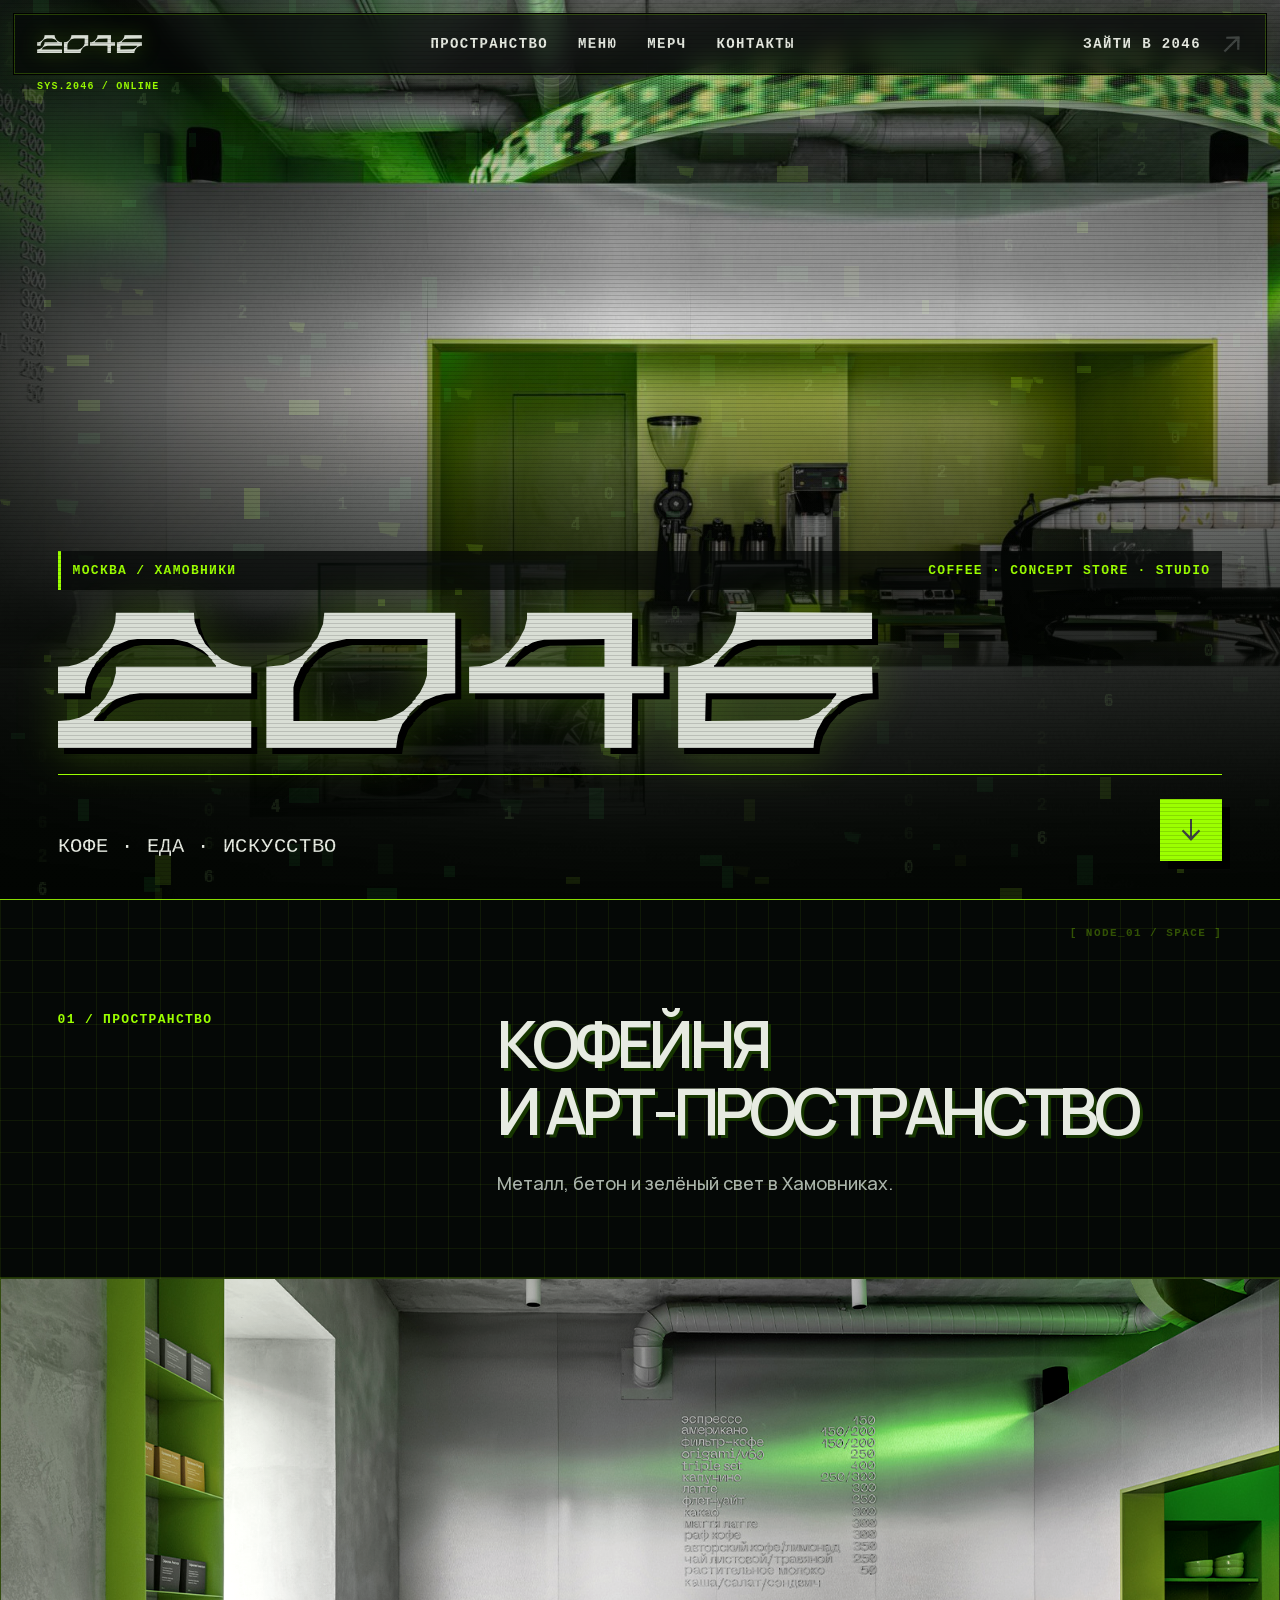
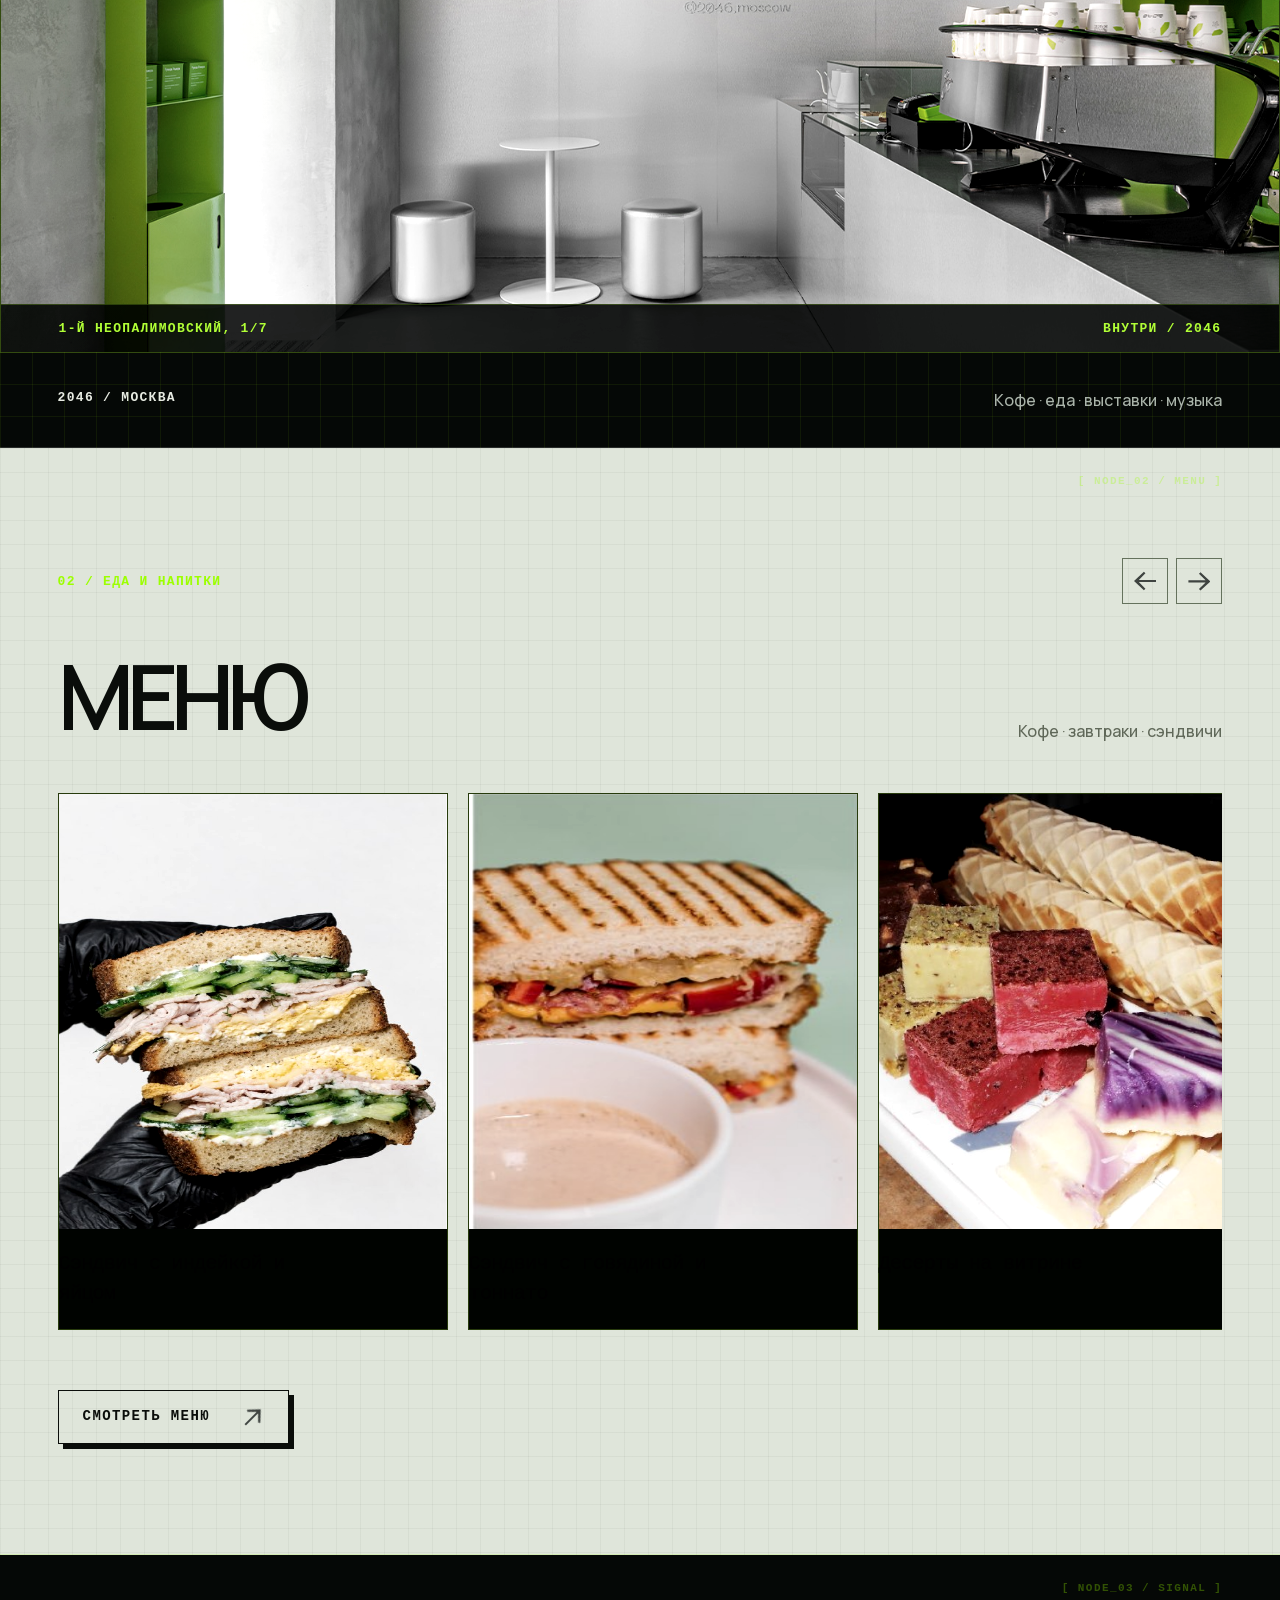
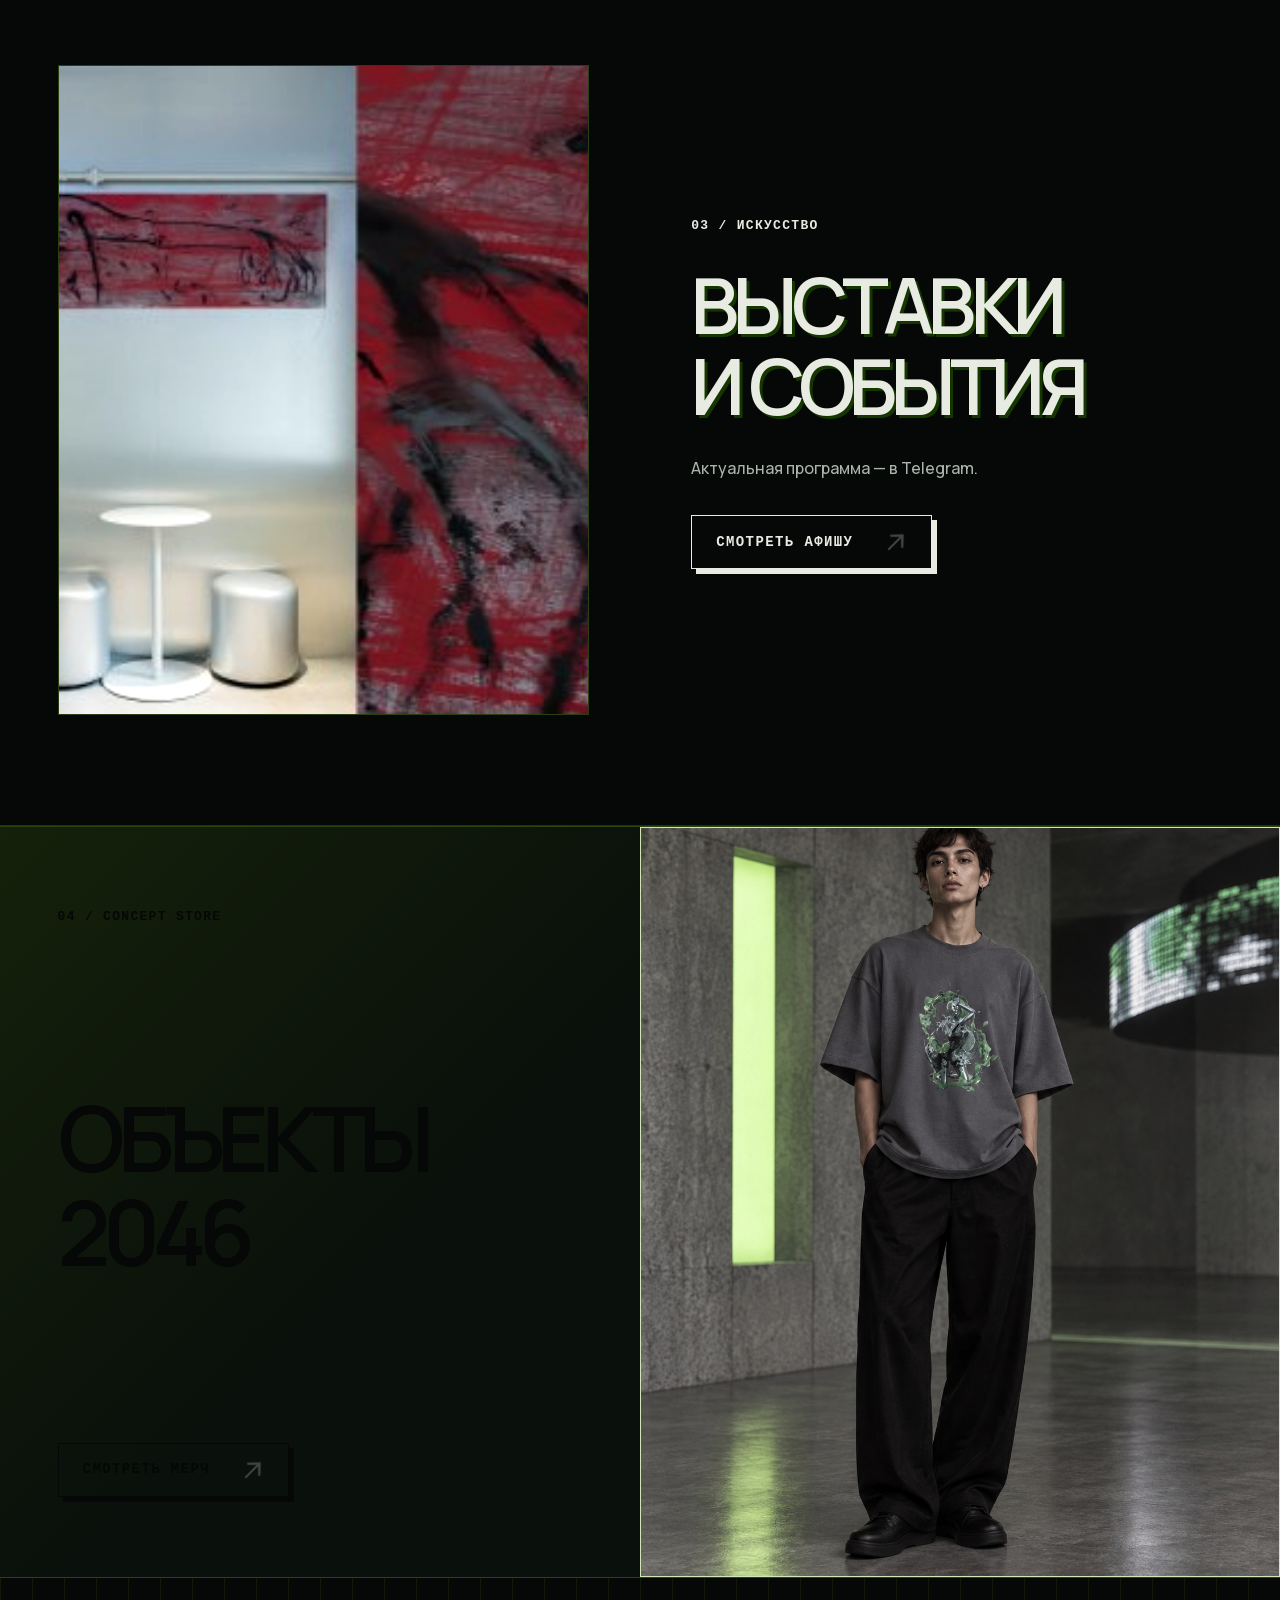
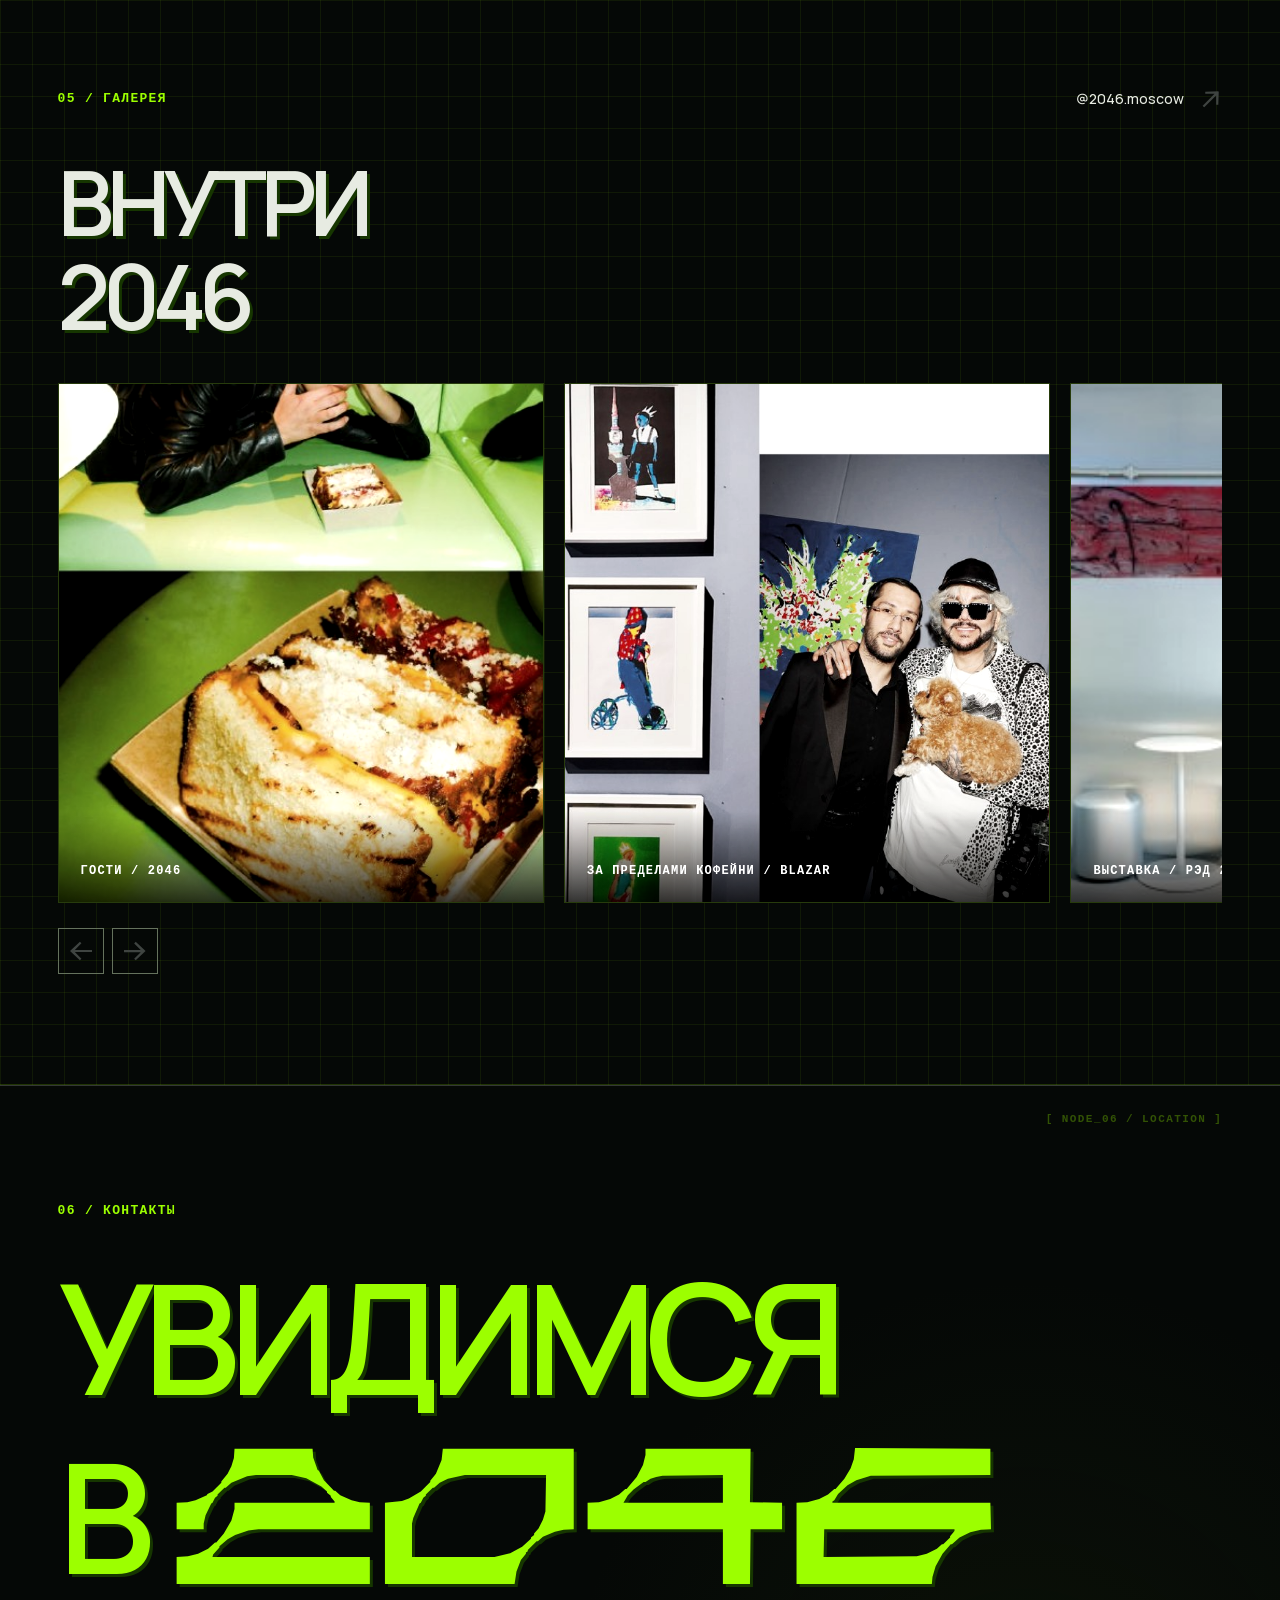
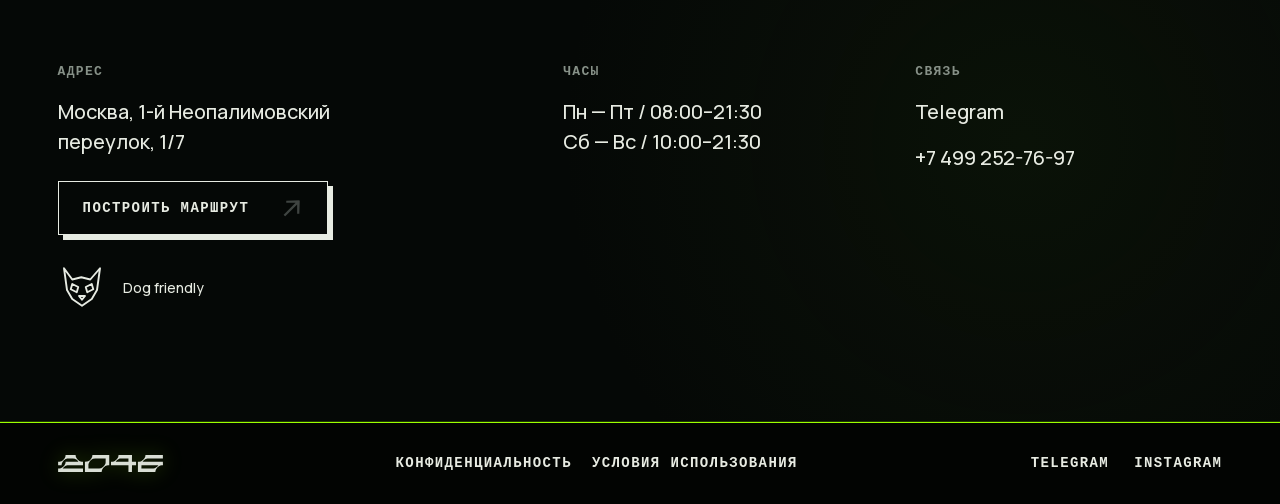
==== commit 9b40156b: "Prepare static preview for GitHub Pages" ====
--- a/index.html
+++ b/index.html
@@ -1,4 +1,4 @@
-<!doctype html><html lang="ru"><head><meta charset="utf-8"><meta name="viewport" content="width=device-width,initial-scale=1"><meta name="theme-color" content="#151914"><title>2046 — арт-кофейня в Хамовниках, Москва</title><meta name="description" content="Арт-кофейня 2046 в Хамовниках: кофе, завтраки, сэндвичи, выставки и concept store. Москва, 1-й Неопалимовский переулок, 1/7."><meta name="robots" content="index,follow,max-image-preview:large"><link rel="canonical" href="https://DOMAIN.RU/"><meta property="og:type" content="website"><meta property="og:locale" content="ru_RU"><meta property="og:site_name" content="2046"><meta property="og:url" content="https://DOMAIN.RU/"><meta property="og:title" content="2046 — арт-кофейня в Хамовниках"><meta property="og:description" content="Кофе, еда, выставки и concept store в 1-м Неопалимовском переулке"><meta property="og:image" content="https://DOMAIN.RU/assets/og-2046.jpg"><meta property="og:image:width" content="1200"><meta property="og:image:height" content="630"><meta name="twitter:card" content="summary_large_image"><link rel="icon" href="assets/logo.svg" type="image/svg+xml"><link rel="stylesheet" href="style.css?v=20261014-matrix6"><script defer src="site.js?v=20261014-matrix6"></script><noscript><style>.loader{display:none!important}</style></noscript></head><body>
+<!doctype html><html lang="ru"><head><meta charset="utf-8"><meta name="viewport" content="width=device-width,initial-scale=1"><meta name="theme-color" content="#151914"><title>2046 — арт-кофейня в Хамовниках, Москва</title><meta name="description" content="Арт-кофейня 2046 в Хамовниках: кофе, завтраки, сэндвичи, выставки и concept store. Москва, 1-й Неопалимовский переулок, 1/7."><meta name="robots" content="noindex,follow,max-image-preview:large"><link rel="canonical" href="https://skudno.github.io/2046-pixel/"><meta property="og:type" content="website"><meta property="og:locale" content="ru_RU"><meta property="og:site_name" content="2046"><meta property="og:url" content="https://skudno.github.io/2046-pixel/"><meta property="og:title" content="2046 — арт-кофейня в Хамовниках"><meta property="og:description" content="Кофе, еда, выставки и concept store в 1-м Неопалимовском переулке"><meta property="og:image" content="https://skudno.github.io/2046-pixel/assets/og-2046.jpg"><meta property="og:image:width" content="1200"><meta property="og:image:height" content="630"><meta name="twitter:card" content="summary_large_image"><link rel="icon" href="assets/logo.svg" type="image/svg+xml"><link rel="stylesheet" href="style.css?v=20261015-pages1"><script defer src="site.js?v=20261015-pages1"></script><noscript><style>.loader{display:none!important}</style></noscript></head><body>
 <a class="skip" href="#main">Перейти к содержанию</a><div class="loader" aria-hidden="true"><canvas class="loader-matrix"></canvas><div class="loader-grid"></div><div class="loader-top"><span>[ SYS.2046 / BOOT ]</span><span>МОСКВА / ХАМОВНИКИ</span></div><div class="loader-center"><span class="loader-kicker">COFFEE · CONCEPT STORE · STUDIO</span><span class="loader-mark"></span><div class="loader-status"><span>ЗАГРУЗКА ПРОСТРАНСТВА</span><span class="loader-count">00%</span></div><div class="loader-track"><span class="loader-fill"></span></div></div><div class="loader-bottom"><span>ПОДКЛЮЧЕНИЕ К 2046</span><span>◈ ◈ ◈</span></div></div>
 <header class="header"><a href="index.html"><img class="logo" src="assets/logo.svg" alt="2046 — главная"></a><nav aria-label="Навигация"><a href="#space">Пространство</a><a href="menu.html">Меню</a><a href="wear.html">Мерч</a><a href="#visit">Контакты</a></nav><a class="header-visit" href="#visit">Зайти в 2046 <i class="arrow diag" aria-hidden="true"></i></a></header>
 <main id="main"><section class="hero"><img class="hero-bg" src="hero-2046.jpg" alt="Реальный интерьер 2046: стальной бар, зелёная ниша и световое кольцо" fetchpriority="high"><video class="hero-video" src="assets/hero-barista-led-2046.mp4" poster="hero-2046.jpg" autoplay muted loop playsinline preload="metadata" aria-hidden="true"></video><canvas class="hero-matrix" aria-hidden="true"></canvas><div class="hero-content"><div class="hero-label label"><span>Москва / Хамовники</span><span>Coffee · concept store · studio</span></div><h1><img class="hero-wordmark" src="assets/logo.svg" alt="2046 — арт-кофейня"></h1><div class="hero-bottom"><p>Кофе · еда · искусство</p><a class="round" href="#space" aria-label="Посмотреть пространство"><i class="arrow" aria-hidden="true"></i></a></div></div></section>
@@ -8,4 +8,4 @@
 <section class="merch-teaser"><div class="merch-copy"><span class="label">04 / Concept store</span><h2>Объекты<br>2046</h2><div class="teaser-links"><a class="pill" href="wear.html">Смотреть мерч <i class="arrow diag" aria-hidden="true"></i></a></div></div><img src="assets/wear-graphite-front.jpg" alt="Модель в графитовой футболке 2046" loading="lazy"></section>
 <section class="section"><div class="section-top"><span class="label">05 / Галерея</span><a href="https://www.instagram.com/2046.moscow/" target="_blank" rel="noopener noreferrer">@2046.moscow <i class="arrow diag" aria-hidden="true"></i></a></div><h2 class="gallery-title reveal">Внутри<br>2046</h2><div class="rail" id="galleryRail" tabindex="0" aria-label="Фотографии кофейни"></div><div class="controls"><button class="round" data-rail="galleryRail" data-step="-1" aria-label="Предыдущие фото"><i class="arrow" aria-hidden="true"></i></button><button class="round" data-rail="galleryRail" data-step="1" aria-label="Следующие фото"><i class="arrow" aria-hidden="true"></i></button></div></section>
 <section class="section contact" id="visit"><span class="label">06 / Контакты</span><h2>Увидимся<br><span class="contact-signature">в <span class="contact-wordmark" role="img" aria-label="2046"></span></span></h2><div class="contact-grid"><div><span class="label">Адрес</span><p>Москва, 1-й Неопалимовский<br>переулок, 1/7</p><a class="pill" style="margin-top:24px" href="https://yandex.ru/maps/org/kafe_2046/9719002102/" target="_blank" rel="noopener noreferrer" data-event="route">Построить маршрут <i class="arrow diag" aria-hidden="true"></i></a><div class="dog-friendly"><svg viewBox="0 0 64 64" fill="none" stroke="currentColor" stroke-width="2.5" stroke-linejoin="round" aria-hidden="true"><path d="M8 7 19 22 31 19 43 22 56 7 52 36 45 48 32 57 19 48 12 36Z"/><path d="m19 28 8 4-2 7-8-4Zm26 0-8 4 2 7 8-4ZM28 44h8l-4 5Z"/></svg><span>Dog friendly</span></div></div><div><span class="label">Часы</span><p>Пн — Пт / 08:00–21:30<br>Сб — Вс / 10:00–21:30</p></div><div><span class="label">Связь</span><p><a href="https://t.me/cafe2046" target="_blank" rel="noopener noreferrer" data-event="telegram">Telegram</a></p><p><a href="tel:+74992527697" data-event="phone">+7 499 252-76-97</a></p></div></div></section></main>
-<footer><a href="#main"><img class="logo" src="assets/logo.svg" alt="2046 — наверх"></a><div class="footer-links"><a href="privacy.html">Конфиденциальность</a><a href="terms.html">Условия использования</a><button type="button" class="footer-button" data-cookie-settings>Настройки cookies</button></div><div class="socials"><a href="https://t.me/cafe2046" rel="noopener noreferrer">Telegram</a><a href="https://www.instagram.com/2046.moscow/" rel="noopener noreferrer">Instagram</a></div></footer><dialog class="lightbox"><button aria-label="Закрыть фотографию">×</button><img alt=""></dialog><div class="cookie-banner" role="dialog" aria-labelledby="cookie-title" aria-describedby="cookie-text" hidden><div><strong id="cookie-title">Настройки приватности</strong><p id="cookie-text">Сайт использует обязательное локальное хранилище для выбора настроек. Анонимная статистика включается только с вашего согласия.</p><a href="privacy.html#cookies">Подробнее</a></div><div class="cookie-actions"><button type="button" class="pill" data-cookie="necessary">Только необходимые</button><button type="button" class="pill cookie-accept" data-cookie="analytics">Разрешить статистику</button></div></div></body></html>
+<footer><a href="#main"><img class="logo" src="assets/logo.svg" alt="2046 — наверх"></a><div class="footer-links"><a href="privacy.html">Конфиденциальность</a><a href="terms.html">Условия использования</a></div><div class="socials"><a href="https://t.me/cafe2046" rel="noopener noreferrer">Telegram</a><a href="https://www.instagram.com/2046.moscow/" rel="noopener noreferrer">Instagram</a></div></footer><dialog class="lightbox"><button aria-label="Закрыть фотографию">×</button><img alt=""></dialog></body></html>
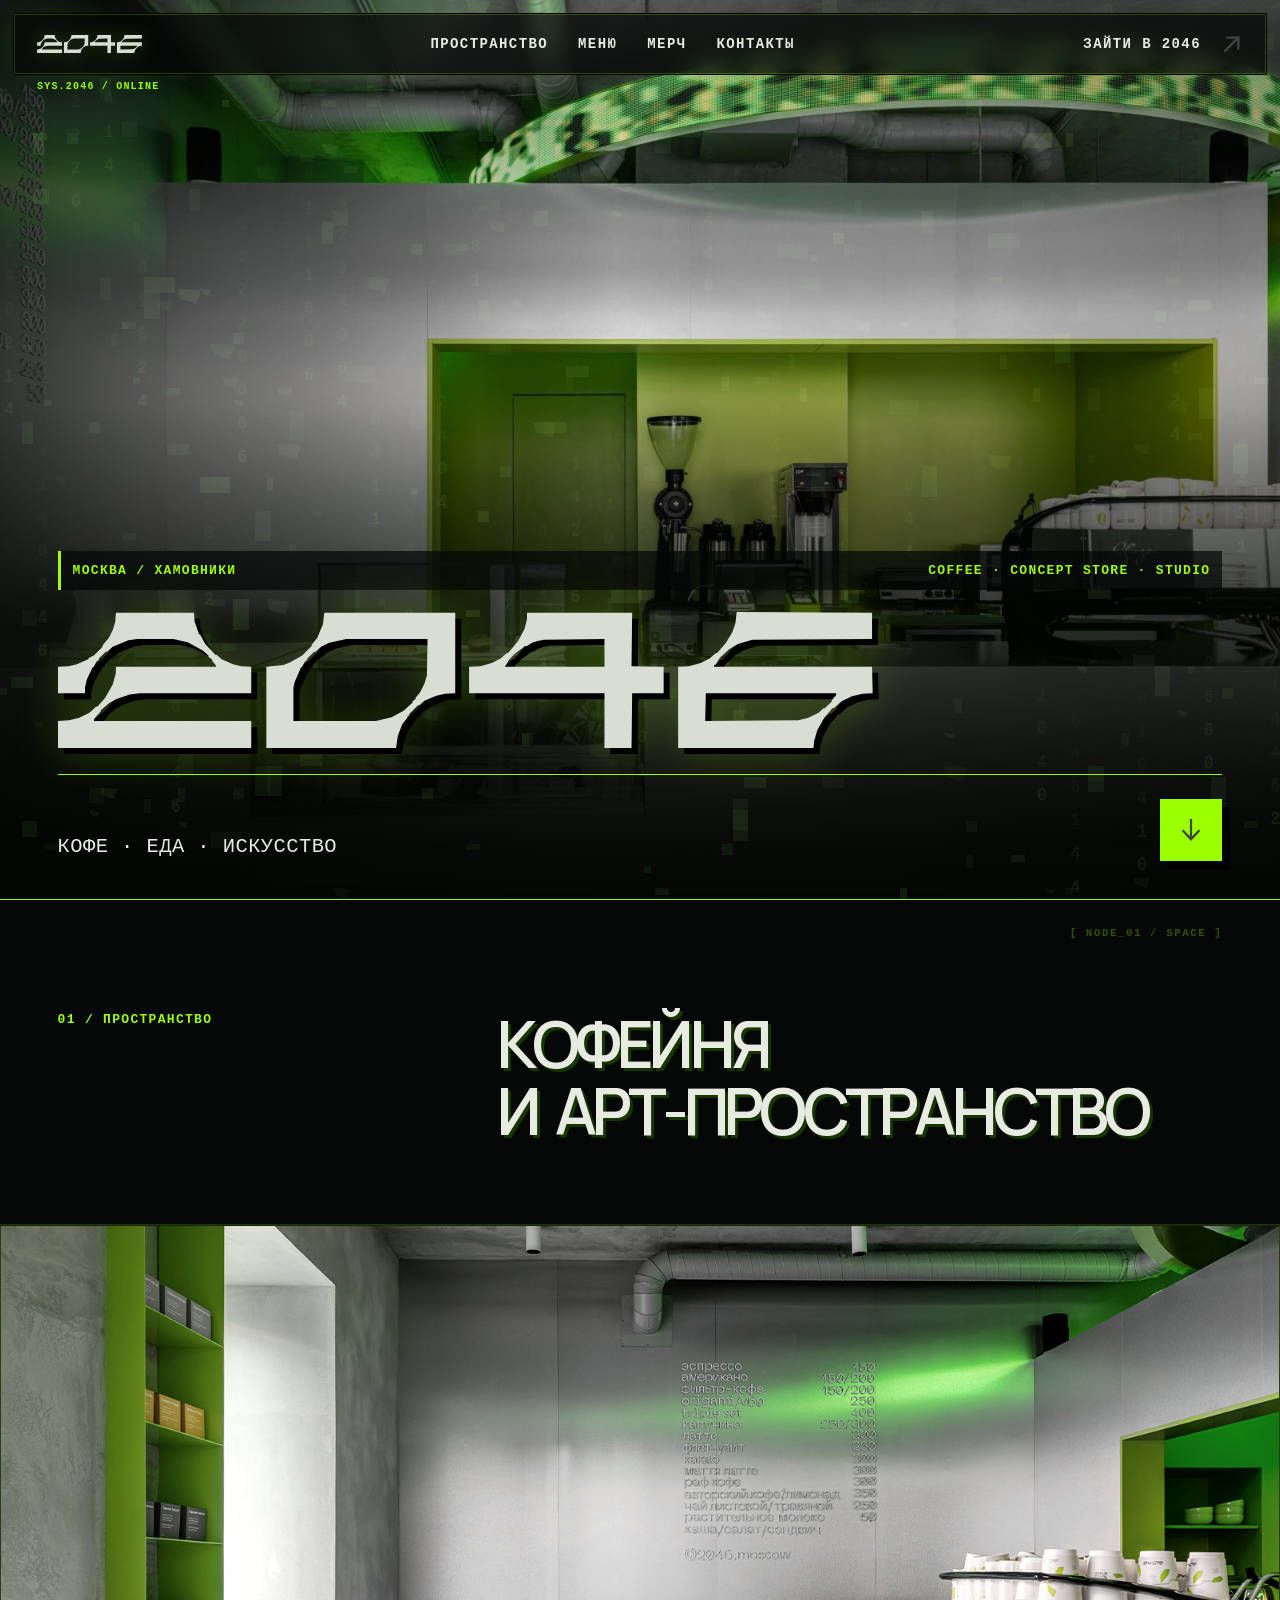
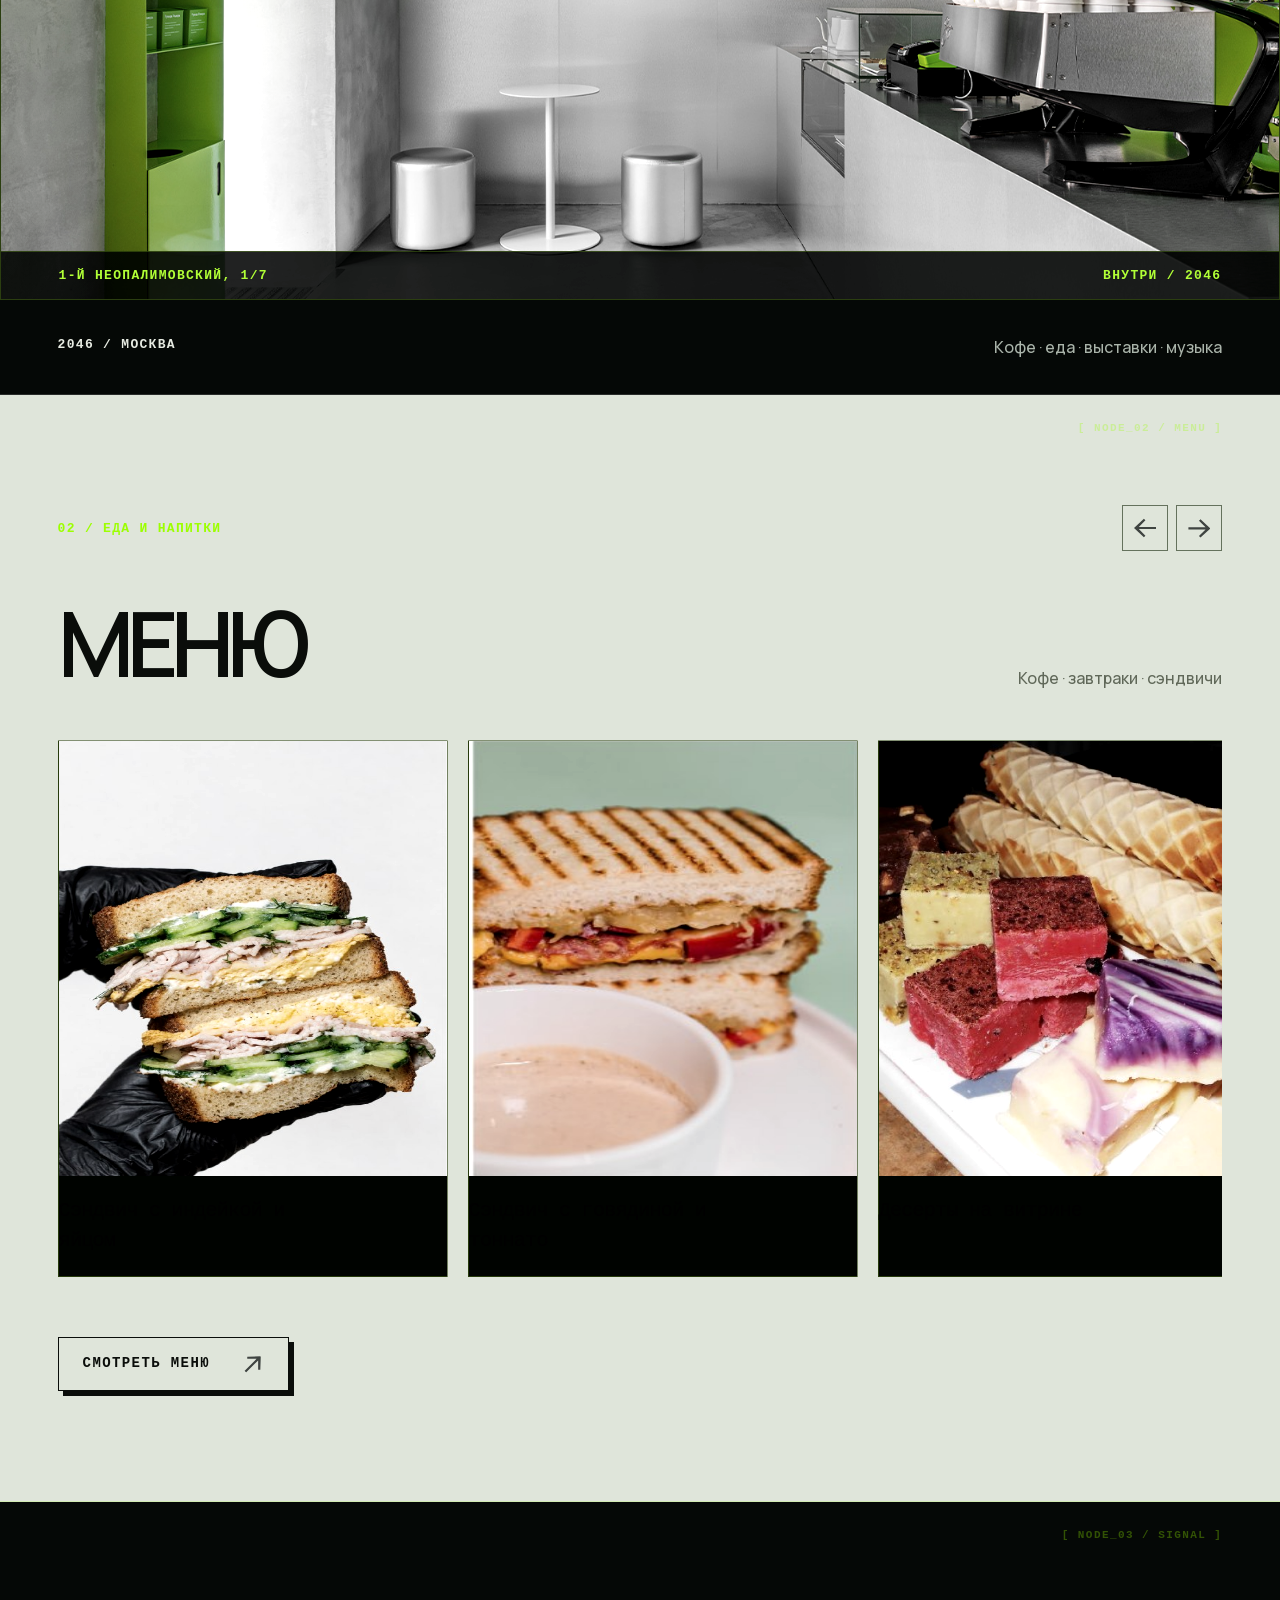
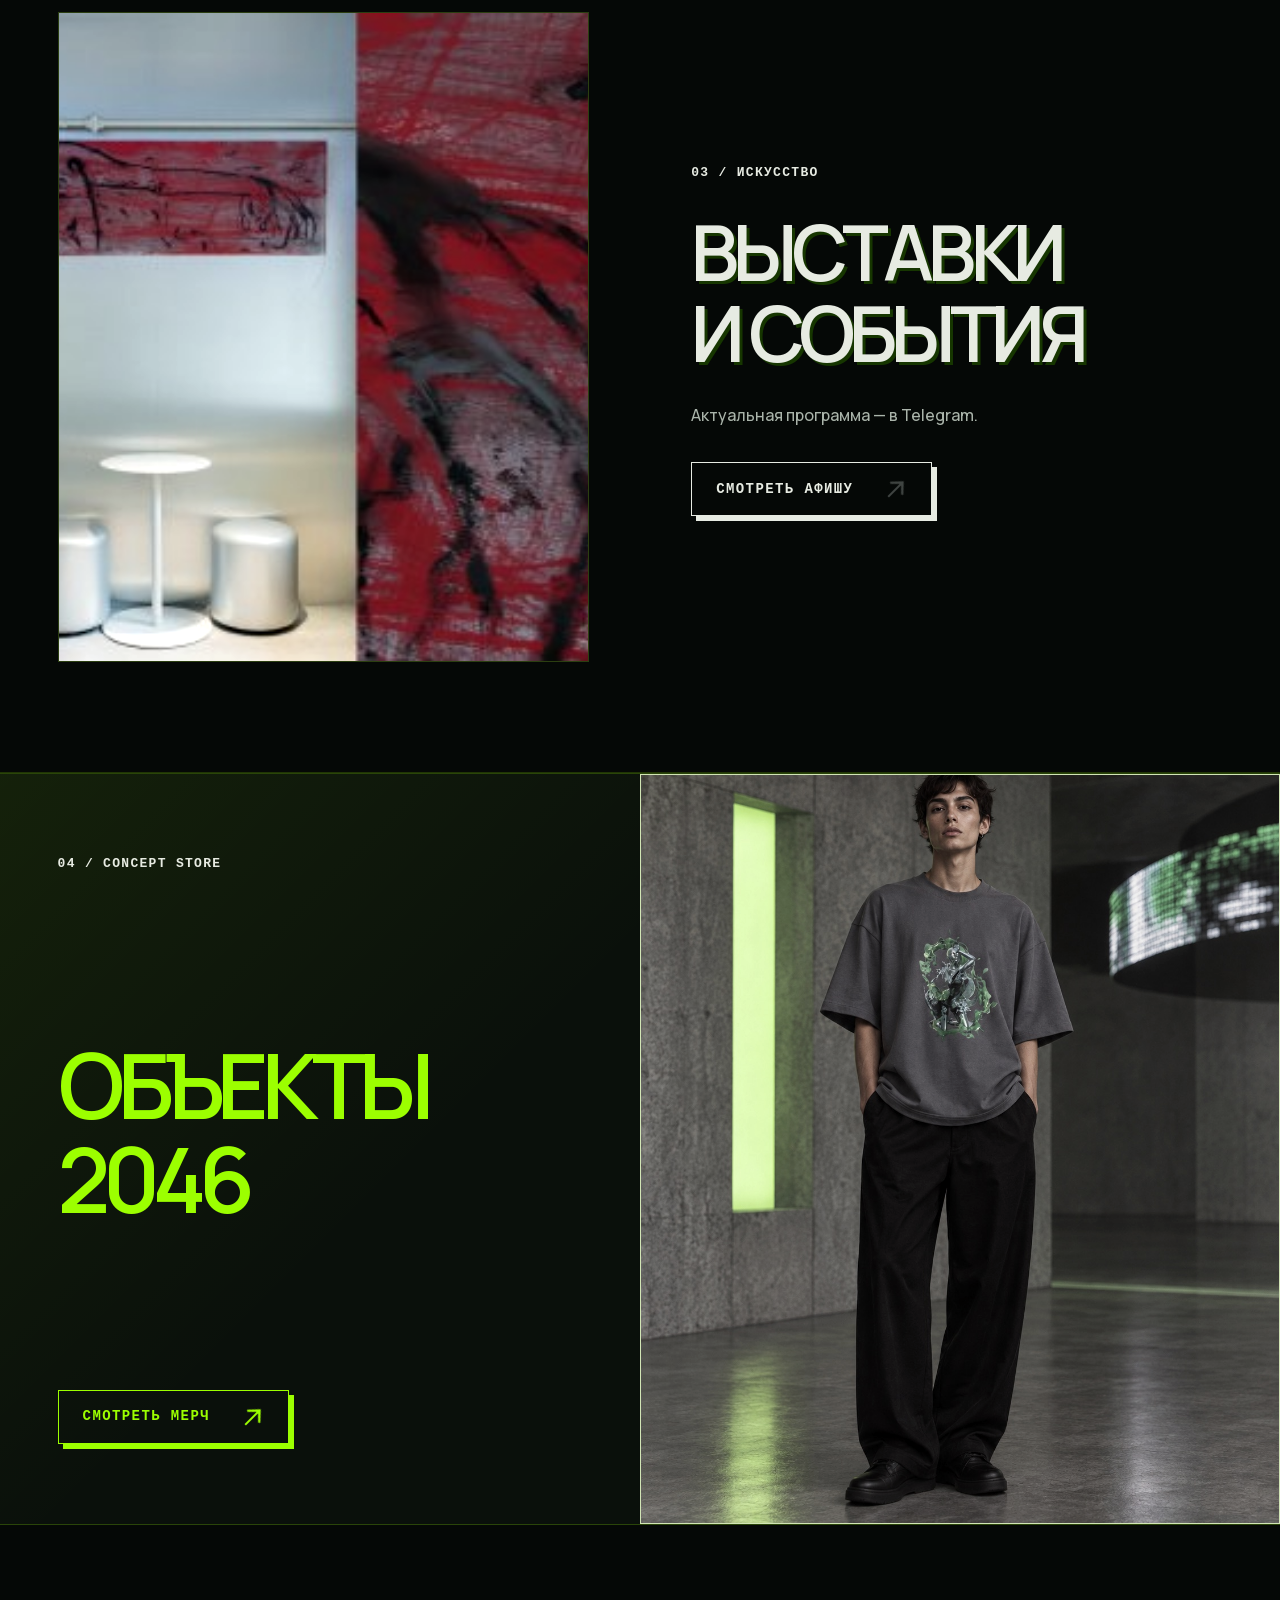
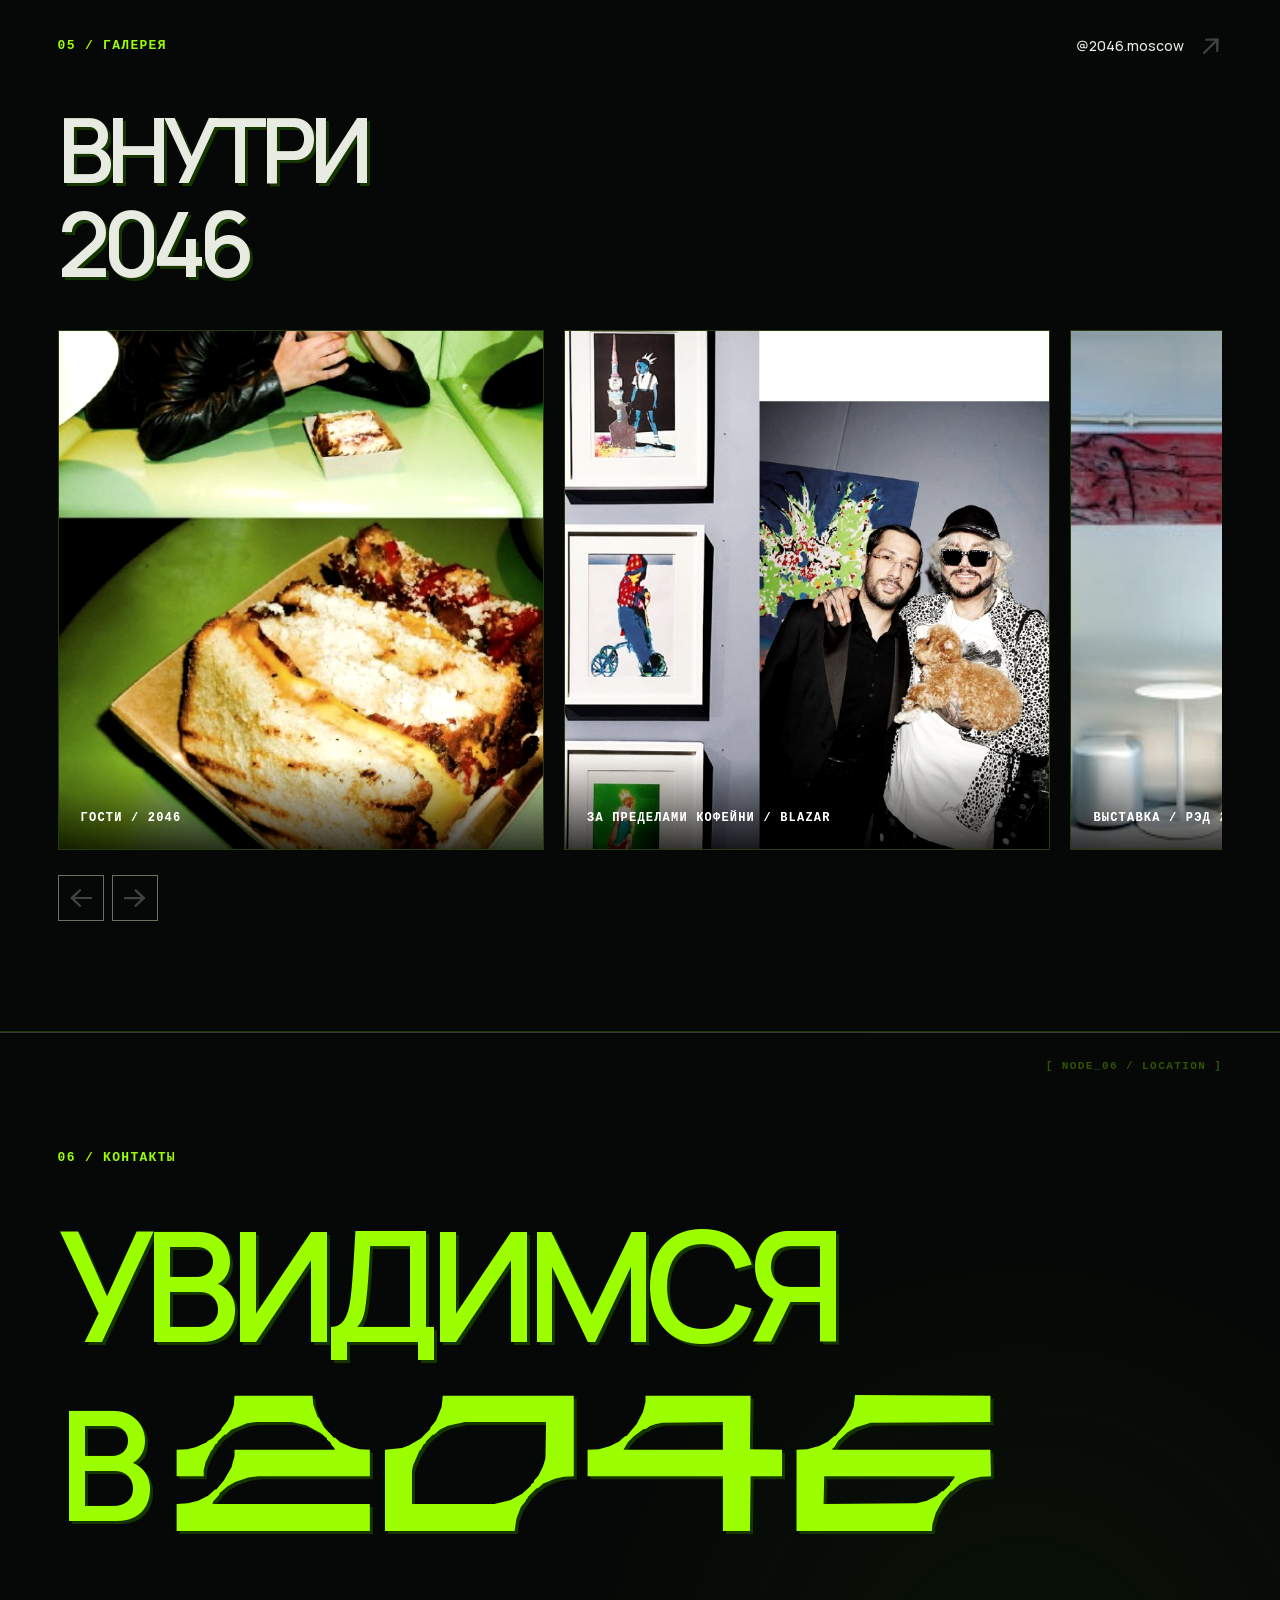
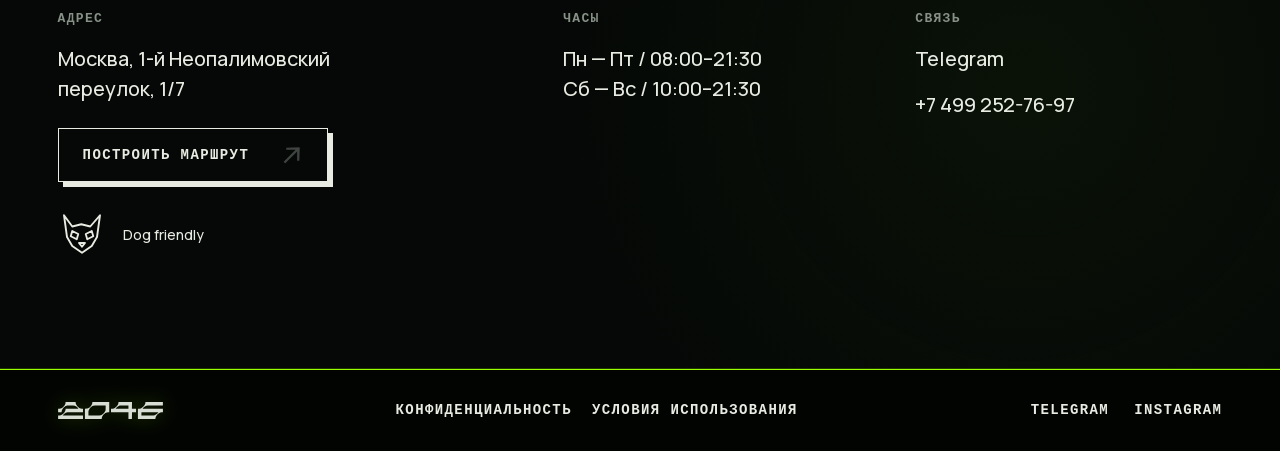
==== commit a4e2afce: "Fix pixel text reveal and refine matrix styling" ====
--- a/index.html
+++ b/index.html
@@ -1,8 +1,8 @@
-<!doctype html><html lang="ru"><head><meta charset="utf-8"><meta name="viewport" content="width=device-width,initial-scale=1"><meta name="theme-color" content="#151914"><title>2046 — арт-кофейня в Хамовниках, Москва</title><meta name="description" content="Арт-кофейня 2046 в Хамовниках: кофе, завтраки, сэндвичи, выставки и concept store. Москва, 1-й Неопалимовский переулок, 1/7."><meta name="robots" content="noindex,follow,max-image-preview:large"><link rel="canonical" href="https://skudno.github.io/2046-pixel/"><meta property="og:type" content="website"><meta property="og:locale" content="ru_RU"><meta property="og:site_name" content="2046"><meta property="og:url" content="https://skudno.github.io/2046-pixel/"><meta property="og:title" content="2046 — арт-кофейня в Хамовниках"><meta property="og:description" content="Кофе, еда, выставки и concept store в 1-м Неопалимовском переулке"><meta property="og:image" content="https://skudno.github.io/2046-pixel/assets/og-2046.jpg"><meta property="og:image:width" content="1200"><meta property="og:image:height" content="630"><meta name="twitter:card" content="summary_large_image"><link rel="icon" href="assets/logo.svg" type="image/svg+xml"><link rel="stylesheet" href="style.css?v=20261015-pages1"><script defer src="site.js?v=20261015-pages1"></script><noscript><style>.loader{display:none!important}</style></noscript></head><body>
+<!doctype html><html lang="ru"><head><meta charset="utf-8"><meta name="viewport" content="width=device-width,initial-scale=1"><meta name="theme-color" content="#151914"><title>2046 — арт-кофейня в Хамовниках, Москва</title><meta name="description" content="Арт-кофейня 2046 в Хамовниках: кофе, завтраки, сэндвичи, выставки и concept store. Москва, 1-й Неопалимовский переулок, 1/7."><meta name="robots" content="noindex,follow,max-image-preview:large"><link rel="canonical" href="https://skudno.github.io/2046-pixel/"><meta property="og:type" content="website"><meta property="og:locale" content="ru_RU"><meta property="og:site_name" content="2046"><meta property="og:url" content="https://skudno.github.io/2046-pixel/"><meta property="og:title" content="2046 — арт-кофейня в Хамовниках"><meta property="og:description" content="Кофе, еда, выставки и concept store в 1-м Неопалимовском переулке"><meta property="og:image" content="https://skudno.github.io/2046-pixel/assets/og-2046.jpg"><meta property="og:image:width" content="1200"><meta property="og:image:height" content="630"><meta name="twitter:card" content="summary_large_image"><link rel="icon" href="assets/logo.svg" type="image/svg+xml"><link rel="stylesheet" href="style.css?v=20261015-pages2"><script defer src="site.js?v=20261015-pages2"></script><noscript><style>.loader{display:none!important}</style></noscript></head><body>
 <a class="skip" href="#main">Перейти к содержанию</a><div class="loader" aria-hidden="true"><canvas class="loader-matrix"></canvas><div class="loader-grid"></div><div class="loader-top"><span>[ SYS.2046 / BOOT ]</span><span>МОСКВА / ХАМОВНИКИ</span></div><div class="loader-center"><span class="loader-kicker">COFFEE · CONCEPT STORE · STUDIO</span><span class="loader-mark"></span><div class="loader-status"><span>ЗАГРУЗКА ПРОСТРАНСТВА</span><span class="loader-count">00%</span></div><div class="loader-track"><span class="loader-fill"></span></div></div><div class="loader-bottom"><span>ПОДКЛЮЧЕНИЕ К 2046</span><span>◈ ◈ ◈</span></div></div>
 <header class="header"><a href="index.html"><img class="logo" src="assets/logo.svg" alt="2046 — главная"></a><nav aria-label="Навигация"><a href="#space">Пространство</a><a href="menu.html">Меню</a><a href="wear.html">Мерч</a><a href="#visit">Контакты</a></nav><a class="header-visit" href="#visit">Зайти в 2046 <i class="arrow diag" aria-hidden="true"></i></a></header>
 <main id="main"><section class="hero"><img class="hero-bg" src="hero-2046.jpg" alt="Реальный интерьер 2046: стальной бар, зелёная ниша и световое кольцо" fetchpriority="high"><video class="hero-video" src="assets/hero-barista-led-2046.mp4" poster="hero-2046.jpg" autoplay muted loop playsinline preload="metadata" aria-hidden="true"></video><canvas class="hero-matrix" aria-hidden="true"></canvas><div class="hero-content"><div class="hero-label label"><span>Москва / Хамовники</span><span>Coffee · concept store · studio</span></div><h1><img class="hero-wordmark" src="assets/logo.svg" alt="2046 — арт-кофейня"></h1><div class="hero-bottom"><p>Кофе · еда · искусство</p><a class="round" href="#space" aria-label="Посмотреть пространство"><i class="arrow" aria-hidden="true"></i></a></div></div></section>
-<section id="space"><div class="section intro reveal"><span class="label">01 / Пространство</span><div><h2>Кофейня<br>и арт-пространство</h2><p>Металл, бетон и зелёный свет в Хамовниках.</p></div></div><div class="space-image"><img src="interior-2046.jpg" alt="Серебристые столики и зелёные стеллажи кофейни" loading="lazy"><div class="image-caption label"><span>1-й Неопалимовский, 1/7</span><span>Внутри / 2046</span></div></div><div class="space-footer"><span class="label">2046 / Москва</span><p>Кофе · еда · выставки · музыка</p></div></section>
+<section id="space"><div class="section intro reveal"><span class="label">01 / Пространство</span><div><h2>Кофейня<br>и арт-пространство</h2></div></div><div class="space-image"><img src="interior-2046.jpg" alt="Серебристые столики и зелёные стеллажи кофейни" loading="lazy"><div class="image-caption label"><span>1-й Неопалимовский, 1/7</span><span>Внутри / 2046</span></div></div><div class="space-footer"><span class="label">2046 / Москва</span><p>Кофе · еда · выставки · музыка</p></div></section>
 <section class="section menu" id="menu"><div class="section-top"><span class="label">02 / Еда и напитки</span><div class="controls"><button class="round" data-rail="foodRail" data-step="-1" aria-label="Предыдущие блюда"><i class="arrow" aria-hidden="true"></i></button><button class="round" data-rail="foodRail" data-step="1" aria-label="Следующие блюда"><i class="arrow" aria-hidden="true"></i></button></div></div><div class="menu-heading reveal"><h2>Меню</h2><p>Кофе · завтраки · сэндвичи</p></div><div class="rail" id="foodRail" tabindex="0" aria-label="Блюда и напитки — листайте горизонтально"></div><div class="menu-foot"><a class="pill" href="menu.html">Смотреть меню <i class="arrow diag" aria-hidden="true"></i></a></div></section>
 <section class="section art"><img class="art-image reveal" src="assets/tg-1120-2.jpg" alt="Работы Ивана Кудо в пространстве 2046" loading="lazy"><div class="reveal"><span class="label">03 / Искусство</span><h2>Выставки<br>и события</h2><p>Актуальная программа — в Telegram.</p><a class="pill" href="https://t.me/cafe2046" target="_blank" rel="noopener noreferrer">Смотреть афишу <i class="arrow diag" aria-hidden="true"></i></a></div></section>
 <section class="merch-teaser"><div class="merch-copy"><span class="label">04 / Concept store</span><h2>Объекты<br>2046</h2><div class="teaser-links"><a class="pill" href="wear.html">Смотреть мерч <i class="arrow diag" aria-hidden="true"></i></a></div></div><img src="assets/wear-graphite-front.jpg" alt="Модель в графитовой футболке 2046" loading="lazy"></section>
--- a/style.css
+++ b/style.css
@@ -107,8 +107,7 @@
 /* 2046 / MATRIX PIXEL SYSTEM */
 :root{--acid:#9cff00;--ink:#050806;--paper:#e7ebe2;--muted:#879188;--grid:#9cff0012;--line:#9cff0038}
 html{background:var(--ink)}
-body{background-color:var(--ink);background-image:linear-gradient(var(--grid) 1px,transparent 1px),linear-gradient(90deg,var(--grid) 1px,transparent 1px);background-size:32px 32px;font-family:Manrope,Arial,sans-serif}
-body:before{content:"";position:fixed;z-index:100;inset:0;pointer-events:none;opacity:.28;background:repeating-linear-gradient(180deg,transparent 0,transparent 3px,#000 4px);mix-blend-mode:multiply}
+body{background-color:var(--ink);font-family:Manrope,Arial,sans-serif}
 .label,small,.header nav,.header-visit,.pill,.motion-toggle,.image-caption,.gallery-caption,.footer-links,.socials,.menu-page-tabs,.menu-items strong{font-family:"Courier New",monospace;font-weight:700;letter-spacing:.1em;text-transform:uppercase}
 .header{position:absolute;margin:14px;border:1px solid var(--line);width:calc(100% - 28px);padding:18px 22px;background:#050806b8;backdrop-filter:blur(10px);box-shadow:0 0 0 1px #000,0 0 28px #8cff0010}
 .header:before{content:"SYS.2046 / ONLINE";position:absolute;left:22px;top:calc(100% + 9px);font:700 10px/1 "Courier New",monospace;letter-spacing:.12em;color:var(--acid)}
@@ -132,7 +131,7 @@
 .space-image,.art-image,.merch-teaser img,.gallery-card,.food-card{filter:saturate(.72) contrast(1.1);border:1px solid var(--line)}
 .space-image:after,.merch-teaser:after{content:"";position:absolute;inset:0;pointer-events:none;background:linear-gradient(135deg,#9cff0012,transparent 40%)}
 .image-caption{bottom:0;left:0;right:0;padding:14px var(--pad);background:#050806d9;color:var(--acid);text-shadow:none;border-top:1px solid var(--line)}
-.menu,.wear-collection,.wear-objects,.menu-page{background-color:#dfe5da;background-image:linear-gradient(#1519140a 1px,transparent 1px),linear-gradient(90deg,#1519140a 1px,transparent 1px);background-size:24px 24px}
+.menu,.wear-collection,.wear-objects,.menu-page{background-color:#dfe5da;background-image:none}
 .menu{color:#0a0d0a}
 .rail{scrollbar-color:var(--acid) #0b0f0b}
 .food-card,.gallery-card{border-radius:0;background:#0b0f0b}
@@ -144,6 +143,11 @@
 .art{background:#050806}
 .merch-teaser{position:relative;border-block:1px solid var(--line);background:#0a100b}
 .merch-copy{position:relative;z-index:1}
+.merch-copy .label{color:var(--paper)}
+.merch-copy h2{color:var(--acid)}
+.merch-copy .teaser-links .pill{color:var(--acid);border-color:currentColor}
+.merch-copy .teaser-links .pill .arrow{background:currentColor}
+.merch-copy .teaser-links .pill:hover{background:#3d7418;color:#d7ffa2;border-color:#3d7418;box-shadow:7px 7px 0 #25490d}
 .faq-list,.faq-list details{border-color:var(--line)}
 .faq-list summary{font-family:"Courier New",monospace;text-transform:uppercase}
 .faq-list summary:after{color:var(--acid)}
@@ -151,7 +155,7 @@
 footer{border-top:1px solid var(--acid);background:#020402}
 .cookie-banner{border-radius:0;border-color:#0a0d0a;box-shadow:9px 9px 0 var(--acid)}
 .menu-page .header,.wear-page .header{position:relative;background:#050806;margin-bottom:0}
-.menu-page-hero,.wear-hero-copy{background-color:#050806;background-image:linear-gradient(var(--grid) 1px,transparent 1px),linear-gradient(90deg,var(--grid) 1px,transparent 1px);background-size:32px 32px}
+.menu-page-hero,.wear-hero-copy{background-color:#050806;background-image:none}
 .menu-page-hero h1,.wear-hero-copy h1{filter:drop-shadow(5px 5px 0 #245300);text-transform:uppercase}
 .menu-page-tabs{background:var(--acid);color:#050806;border:0}
 .menu-page-group,.menu-items,.menu-items>div{border-color:#111b13}
@@ -162,11 +166,16 @@
 
 /* Scroll text assembles from signal pixels. */
 .pixel-word{display:inline-block;white-space:nowrap}
-.pixel-char{position:relative;display:inline-block;opacity:0;transform:translateY(12px) scale(.55);filter:blur(4px);color:var(--acid)}
-.pixel-char:after{content:"";position:absolute;left:50%;top:50%;width:.18em;height:.18em;background:var(--acid);box-shadow:-.32em -.24em 0 var(--acid),.3em -.12em 0 var(--acid),-.18em .28em 0 var(--acid),.34em .3em 0 var(--acid);transform:translate(-50%,-50%) scale(1);opacity:.95}
-.pixel-text.seen .pixel-char{animation:pixel-text-in .46s steps(5,end) both;animation-delay:min(calc(var(--pixel-i) * 18ms),.72s)}
-.pixel-text.seen .pixel-char:after{animation:pixel-noise-out .46s steps(4,end) both;animation-delay:min(calc(var(--pixel-i) * 18ms),.72s)}
-@keyframes pixel-text-in{0%{opacity:0;transform:translateY(12px) scale(.55);filter:blur(5px);color:var(--acid)}45%{opacity:1;transform:translateY(0) scale(1.04);filter:blur(1px);color:var(--acid);text-shadow:.08em 0 var(--acid),-.08em 0 #163600}100%{opacity:1;transform:none;filter:none;color:inherit;text-shadow:none}}
+.intro h2 .pixel-word+.pixel-word{margin-left:.16em}
+.pixel-char{position:relative;display:inline-block;opacity:1;color:inherit}
+.motion .pixel-char{opacity:0;transform:translateY(9px) scale(.75)}
+.pixel-char:after{content:"";position:absolute;left:50%;top:50%;width:.18em;height:.18em;background:var(--acid);box-shadow:-.32em -.24em 0 var(--acid),.3em -.12em 0 var(--acid),-.18em .28em 0 var(--acid),.34em .3em 0 var(--acid);transform:translate(-50%,-50%) scale(1);opacity:0}
+.motion .pixel-char:after{opacity:.95}
+.pixel-text.seen .pixel-char{animation:pixel-text-in .46s steps(5,end) both;animation-delay:var(--pixel-delay,0ms)}
+.pixel-text.seen .pixel-char:after{animation:pixel-noise-out .46s steps(4,end) both;animation-delay:var(--pixel-delay,0ms)}
+.pixel-text.is-settled .pixel-char{animation:none;opacity:1;transform:none;color:inherit;text-shadow:none}
+.pixel-text.is-settled .pixel-char:after{display:none;animation:none}
+@keyframes pixel-text-in{0%{opacity:0;transform:translateY(9px) scale(.75);color:var(--acid)}45%{opacity:1;transform:translateY(0) scale(1.02);color:var(--acid)}100%{opacity:1;transform:none;color:inherit}}
 @keyframes pixel-noise-out{0%,45%{opacity:1;transform:translate(-50%,-50%) scale(1)}100%{opacity:0;transform:translate(-50%,-50%) scale(3)}}
 @media(prefers-reduced-motion:reduce){.pixel-char{opacity:1;transform:none;filter:none;color:inherit}.pixel-char:after{display:none}}
 
@@ -176,8 +185,7 @@
 .loader-matrix,.hero-matrix{position:absolute;inset:0;width:100%;height:100%;pointer-events:none}
 .loader-matrix,.hero-matrix{image-rendering:pixelated}
 .loader-matrix{z-index:0}
-.loader-grid{position:absolute;inset:0;z-index:1;background:linear-gradient(#9cff000c 1px,transparent 1px),linear-gradient(90deg,#9cff000c 1px,transparent 1px);background-size:24px 24px;mask-image:linear-gradient(90deg,#0008,#0002 50%,#0008)}
-.loader:after{content:"";position:absolute;inset:0;z-index:2;background:repeating-linear-gradient(0deg,transparent 0 3px,#0004 4px 5px);pointer-events:none}
+.loader-grid{display:none}
 .loader-top,.loader-bottom{position:absolute;left:clamp(22px,4.5vw,76px);right:clamp(22px,4.5vw,76px);display:flex;justify-content:space-between;gap:16px;color:#bbff36;font:700 clamp(10px,1vw,13px)/1.4 "Courier New",monospace;letter-spacing:.16em}
 .loader-top{top:clamp(24px,5vh,48px);padding-bottom:16px;border-bottom:1px solid #bbff3655}
 .loader-bottom{bottom:clamp(24px,5vh,48px);padding-top:16px;border-top:1px solid #bbff3655}
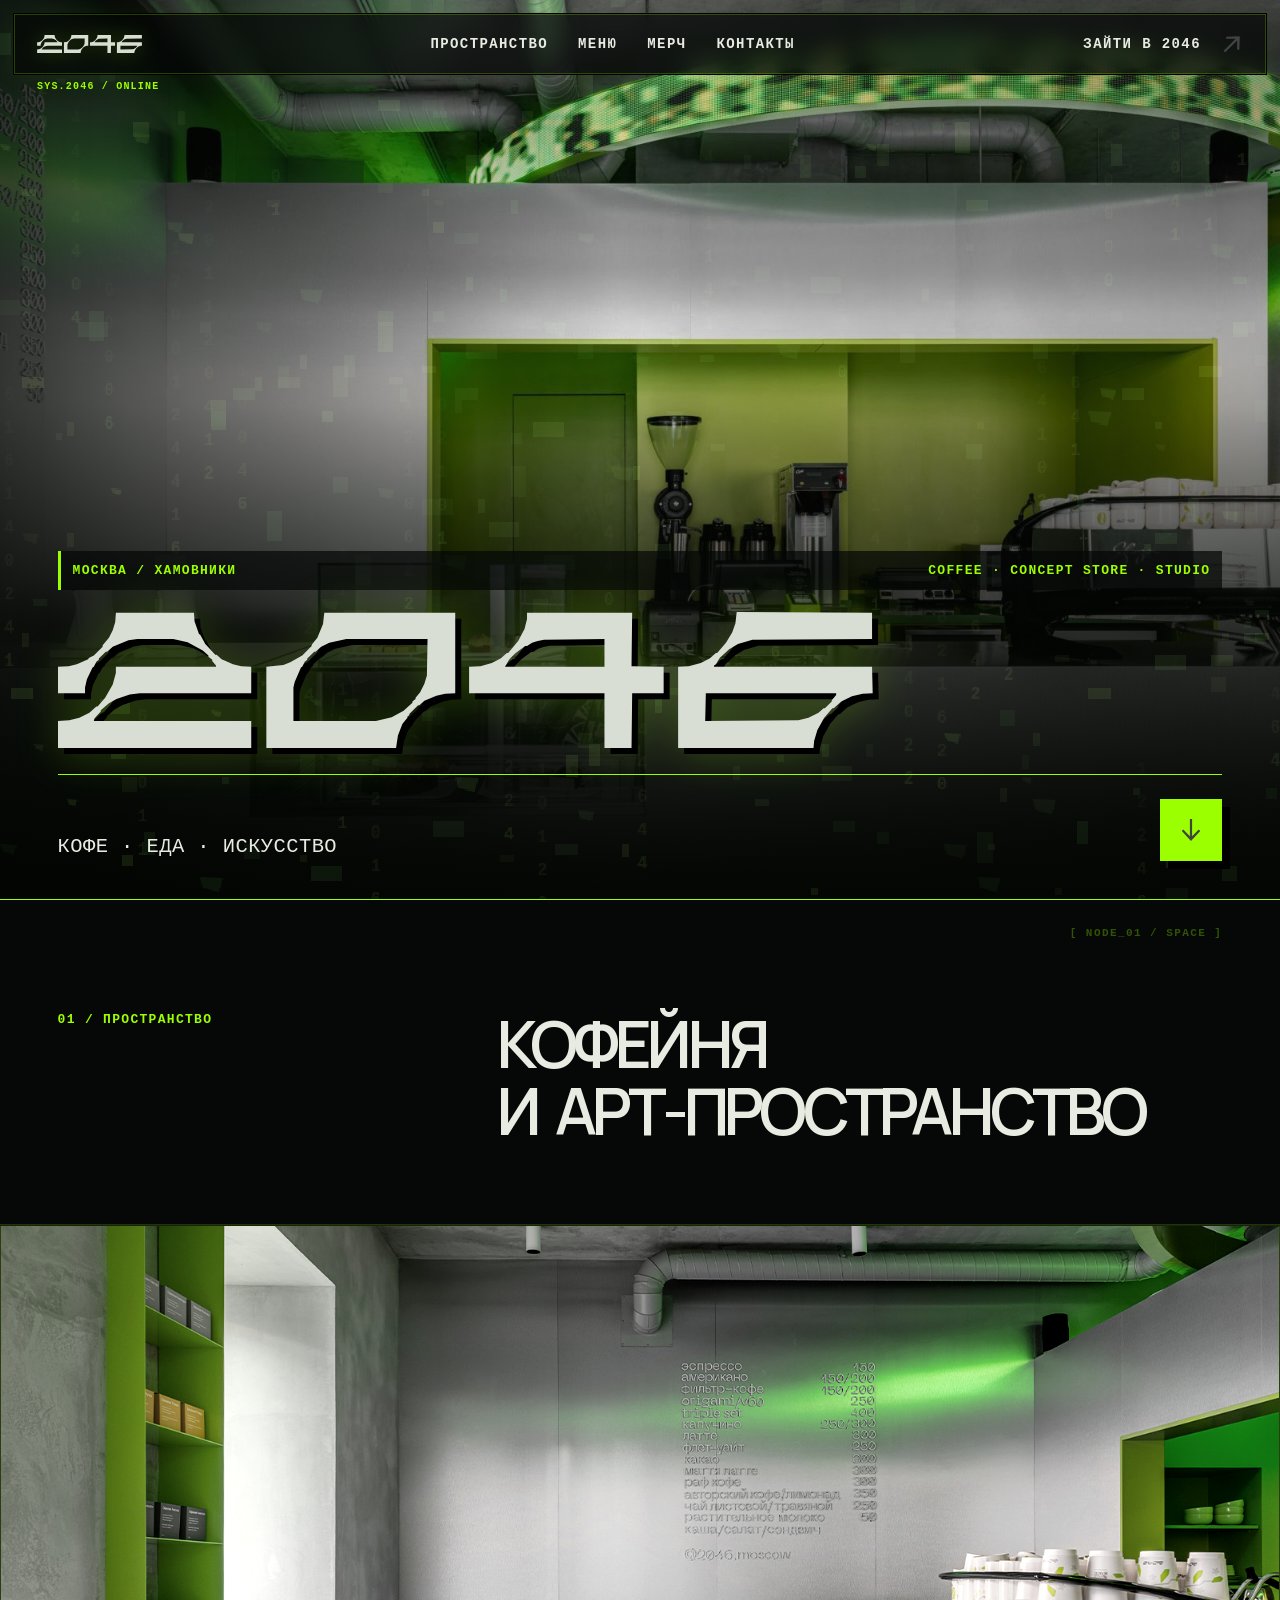
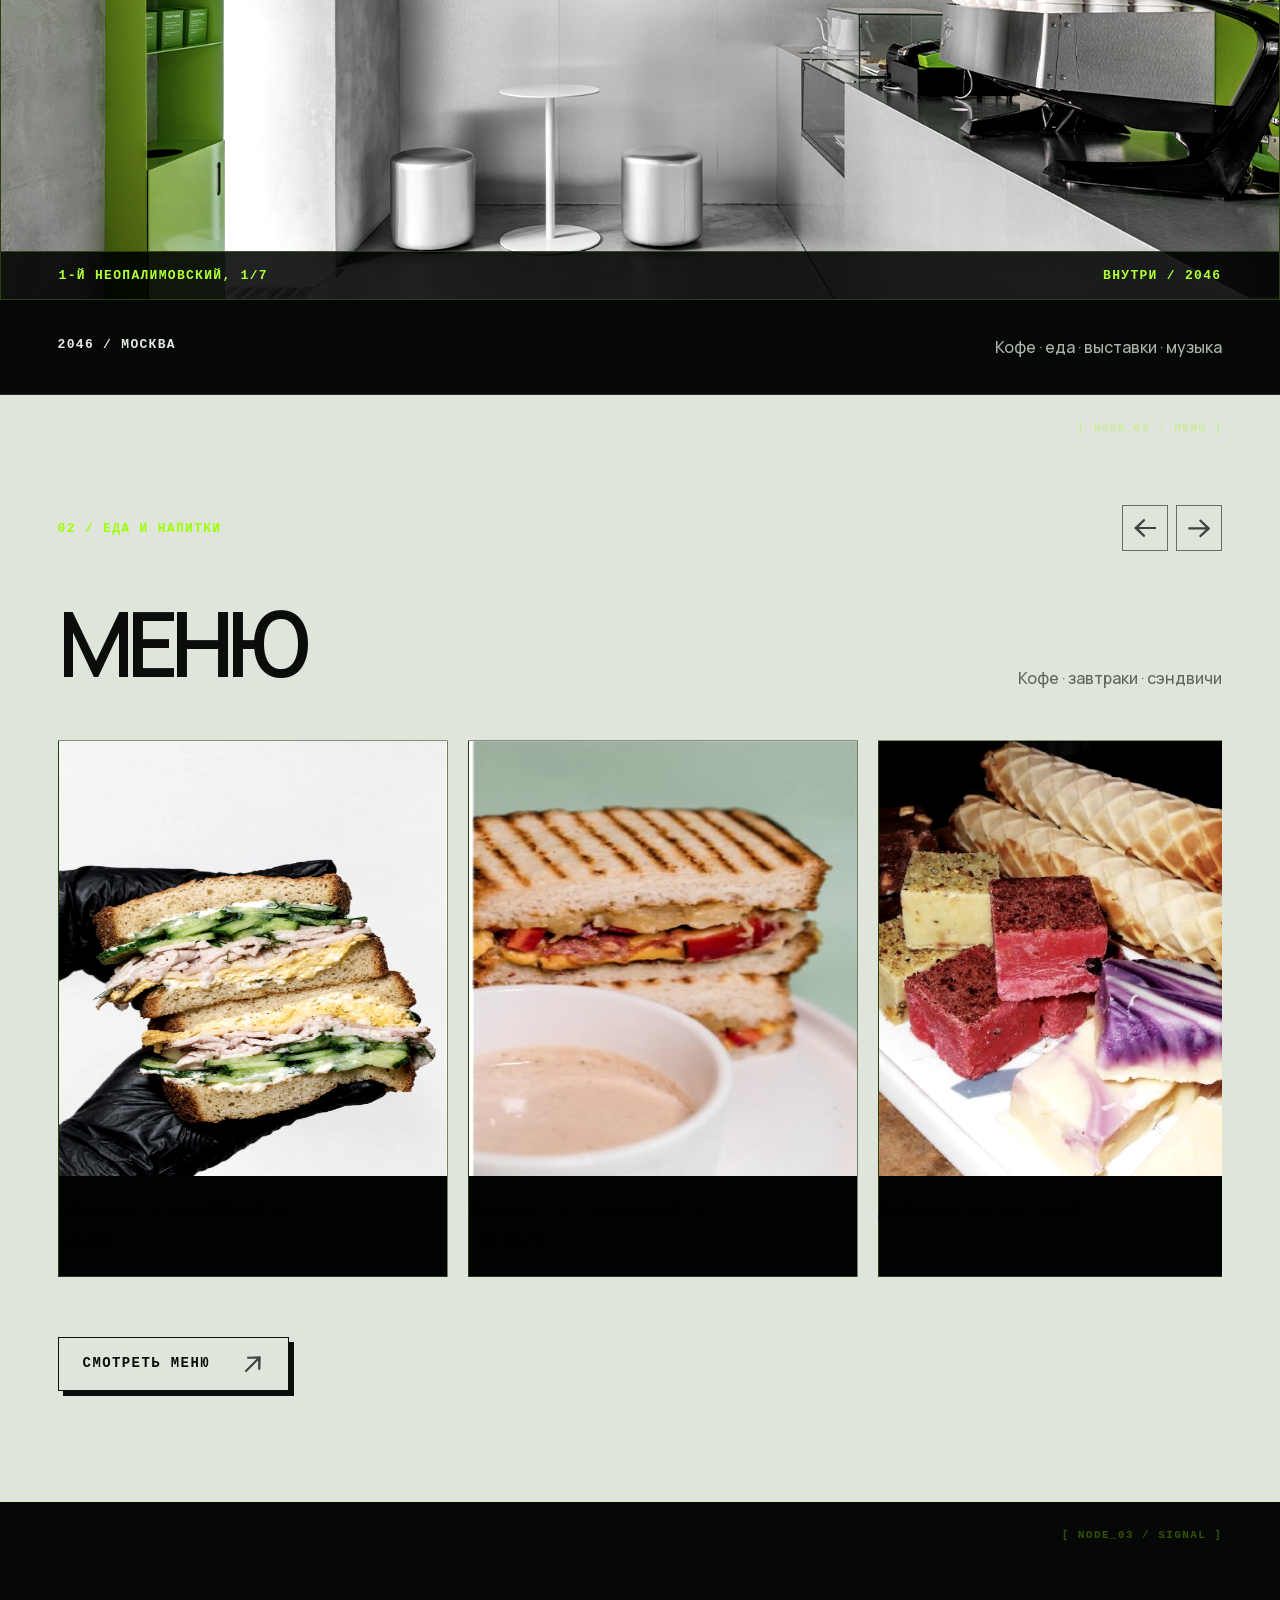
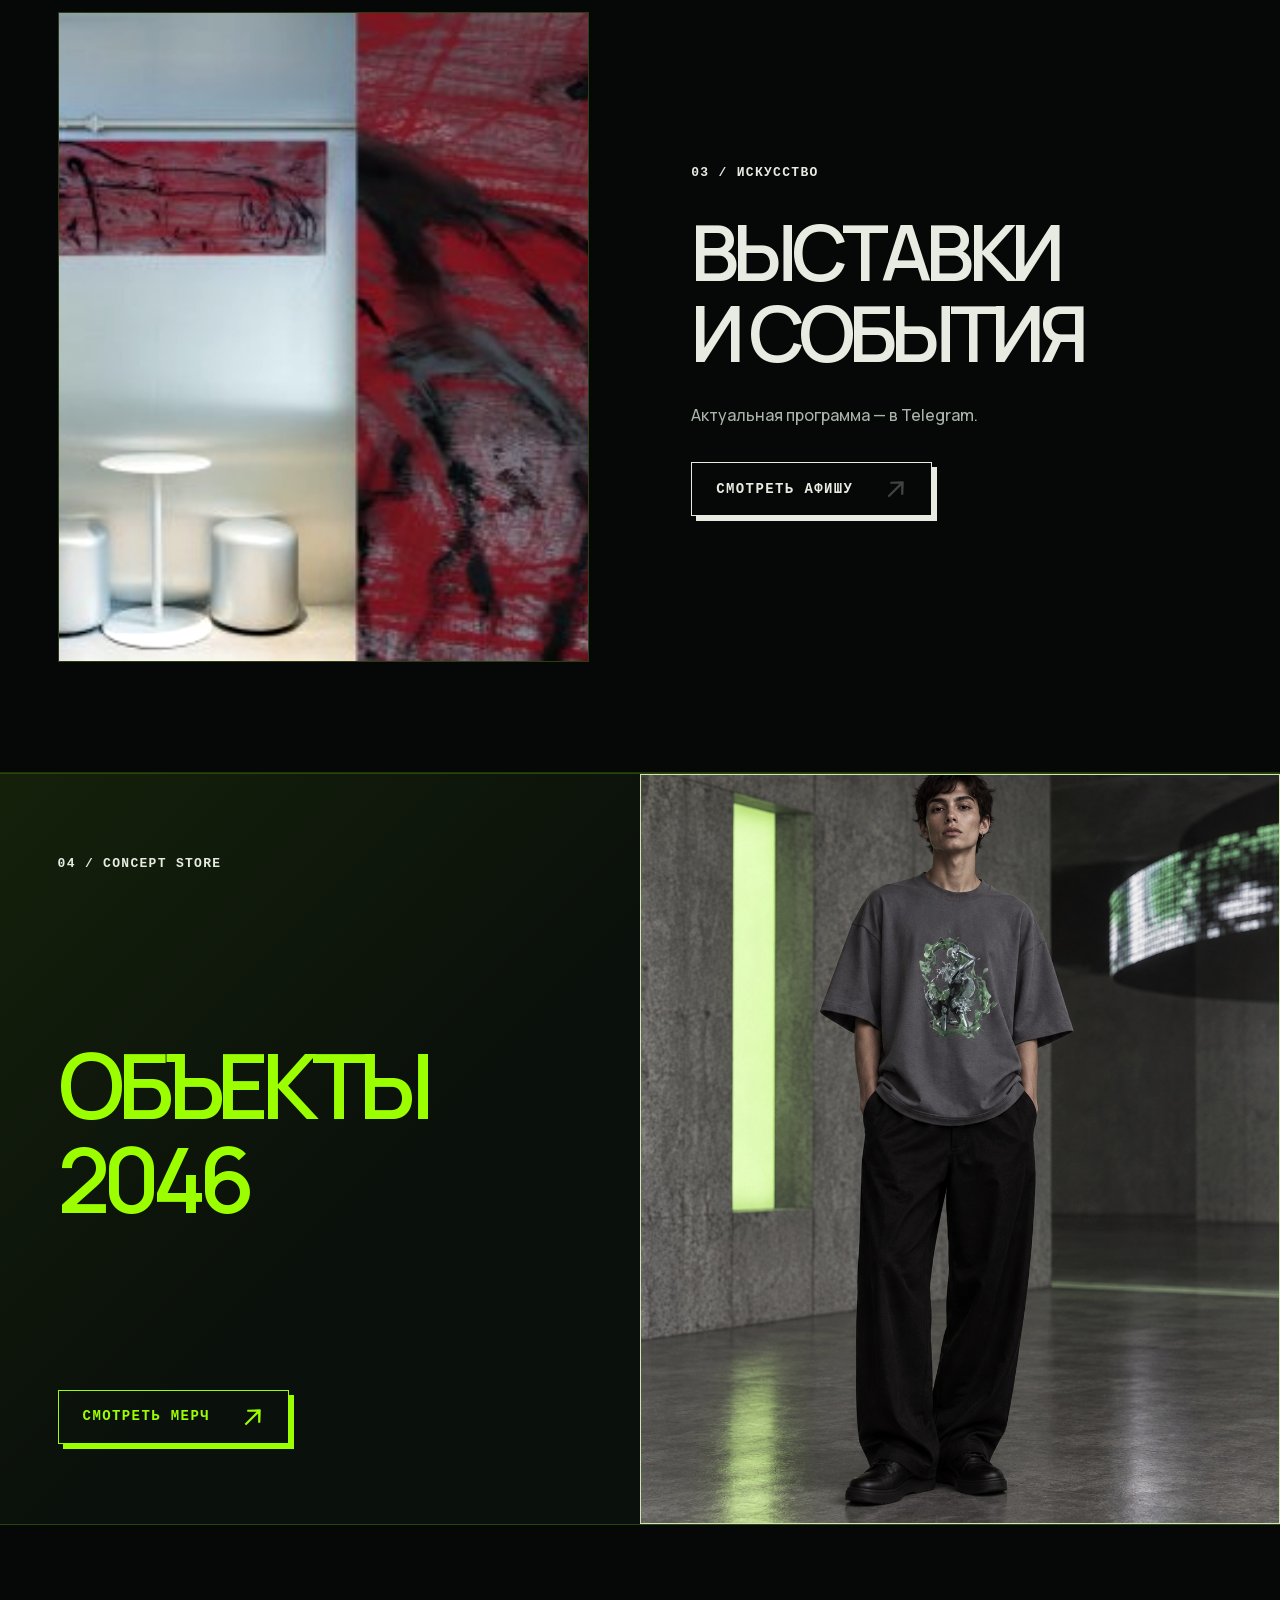
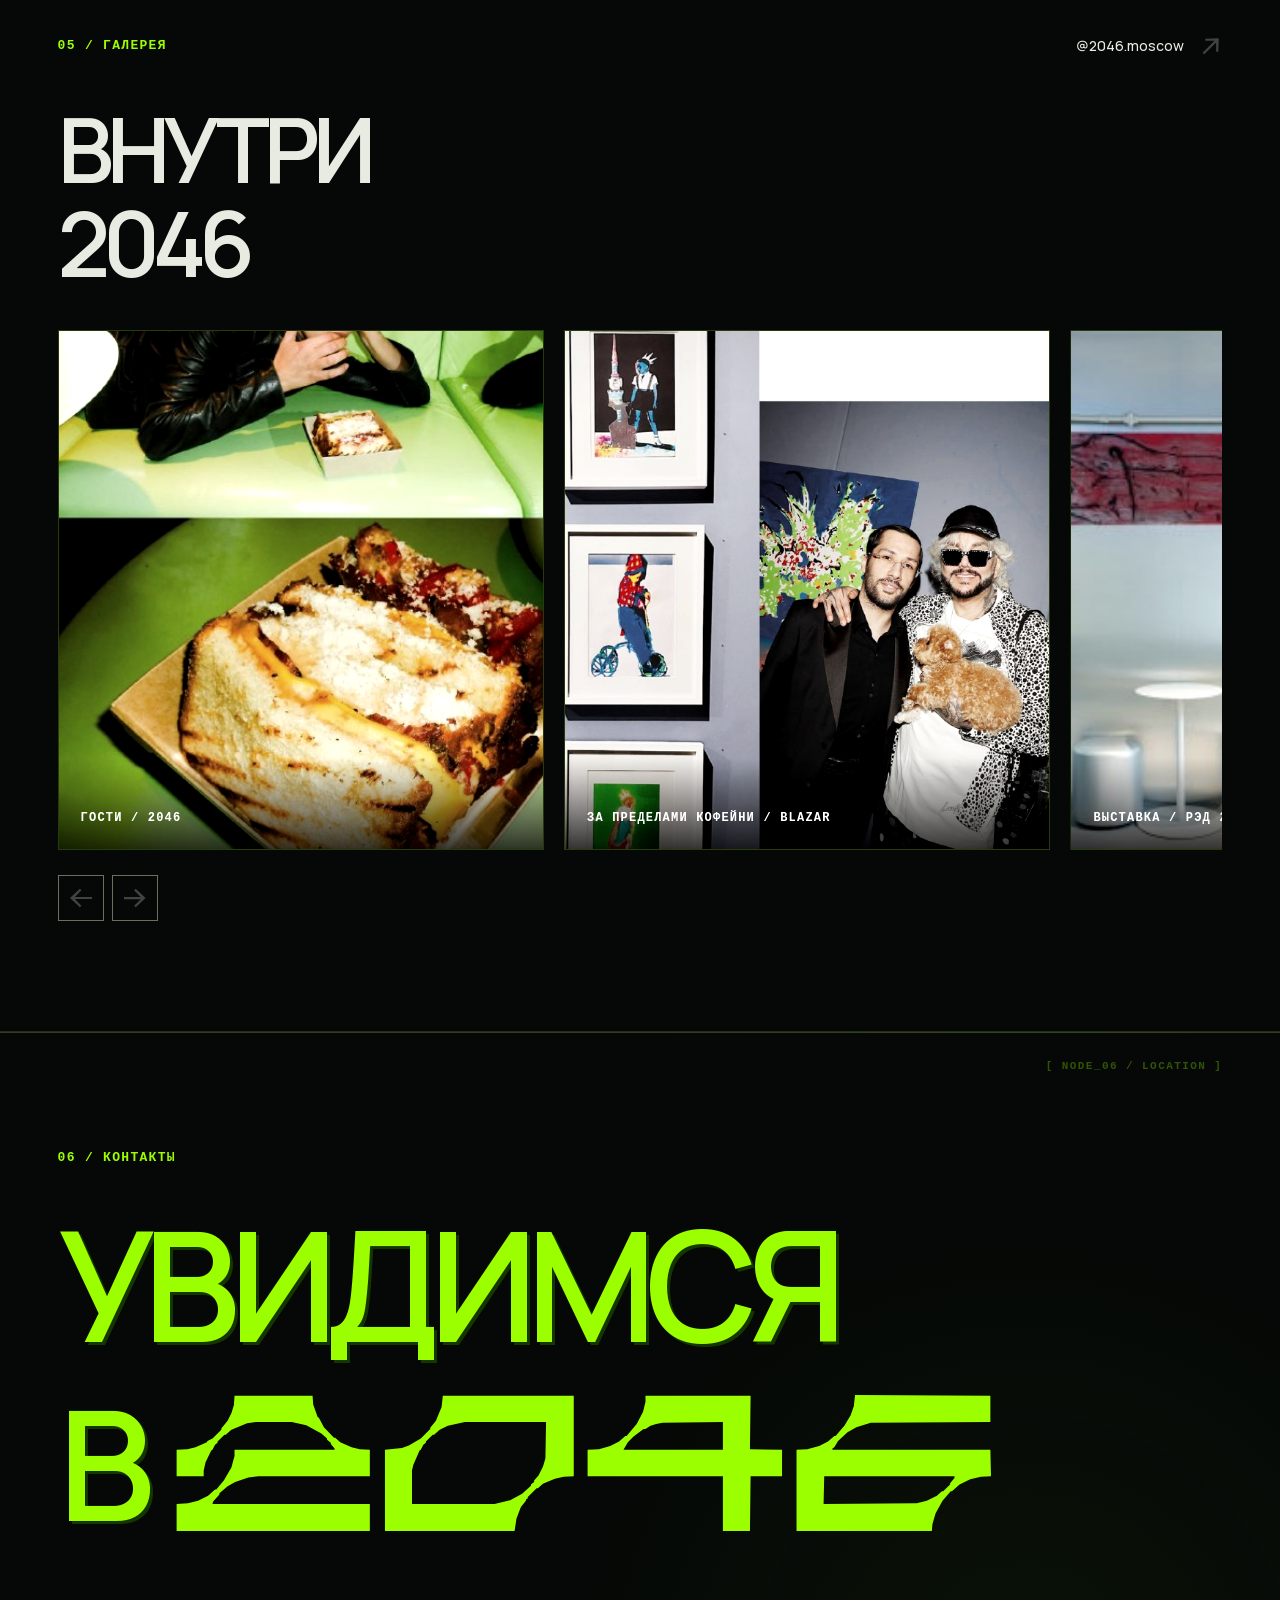
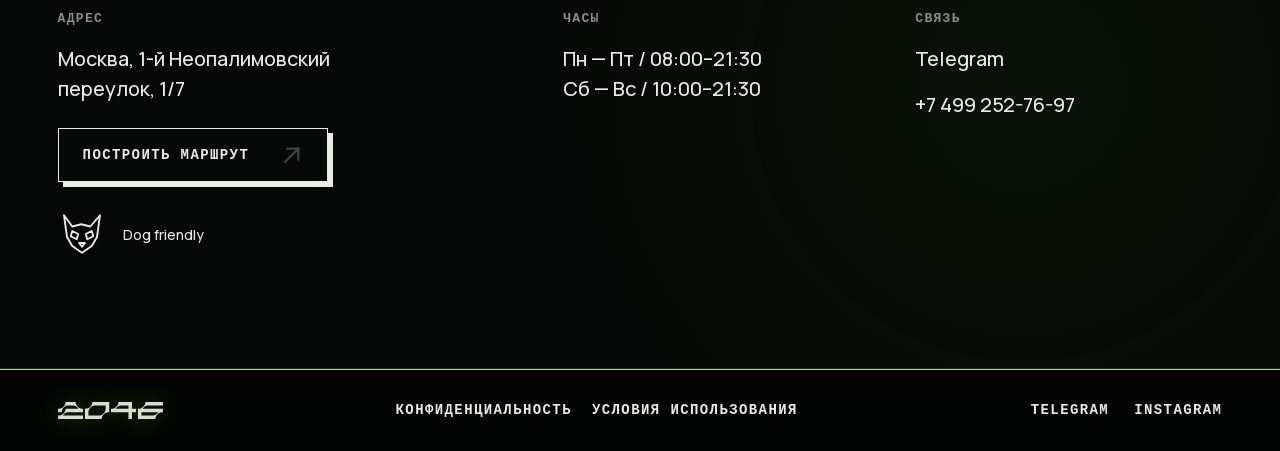
==== commit b9026f3f: "Make pixel text reveal crisp and immediate" ====
--- a/index.html
+++ b/index.html
@@ -1,4 +1,4 @@
-<!doctype html><html lang="ru"><head><meta charset="utf-8"><meta name="viewport" content="width=device-width,initial-scale=1"><meta name="theme-color" content="#151914"><title>2046 — арт-кофейня в Хамовниках, Москва</title><meta name="description" content="Арт-кофейня 2046 в Хамовниках: кофе, завтраки, сэндвичи, выставки и concept store. Москва, 1-й Неопалимовский переулок, 1/7."><meta name="robots" content="noindex,follow,max-image-preview:large"><link rel="canonical" href="https://skudno.github.io/2046-pixel/"><meta property="og:type" content="website"><meta property="og:locale" content="ru_RU"><meta property="og:site_name" content="2046"><meta property="og:url" content="https://skudno.github.io/2046-pixel/"><meta property="og:title" content="2046 — арт-кофейня в Хамовниках"><meta property="og:description" content="Кофе, еда, выставки и concept store в 1-м Неопалимовском переулке"><meta property="og:image" content="https://skudno.github.io/2046-pixel/assets/og-2046.jpg"><meta property="og:image:width" content="1200"><meta property="og:image:height" content="630"><meta name="twitter:card" content="summary_large_image"><link rel="icon" href="assets/logo.svg" type="image/svg+xml"><link rel="stylesheet" href="style.css?v=20261015-pages2"><script defer src="site.js?v=20261015-pages2"></script><noscript><style>.loader{display:none!important}</style></noscript></head><body>
+<!doctype html><html lang="ru"><head><meta charset="utf-8"><meta name="viewport" content="width=device-width,initial-scale=1"><meta name="theme-color" content="#151914"><title>2046 — арт-кофейня в Хамовниках, Москва</title><meta name="description" content="Арт-кофейня 2046 в Хамовниках: кофе, завтраки, сэндвичи, выставки и concept store. Москва, 1-й Неопалимовский переулок, 1/7."><meta name="robots" content="noindex,follow,max-image-preview:large"><link rel="canonical" href="https://skudno.github.io/2046-pixel/"><meta property="og:type" content="website"><meta property="og:locale" content="ru_RU"><meta property="og:site_name" content="2046"><meta property="og:url" content="https://skudno.github.io/2046-pixel/"><meta property="og:title" content="2046 — арт-кофейня в Хамовниках"><meta property="og:description" content="Кофе, еда, выставки и concept store в 1-м Неопалимовском переулке"><meta property="og:image" content="https://skudno.github.io/2046-pixel/assets/og-2046.jpg"><meta property="og:image:width" content="1200"><meta property="og:image:height" content="630"><meta name="twitter:card" content="summary_large_image"><link rel="icon" href="assets/logo.svg" type="image/svg+xml"><link rel="stylesheet" href="style.css?v=20261015-pages3"><script defer src="site.js?v=20261015-pages3"></script><noscript><style>.loader{display:none!important}</style></noscript></head><body>
 <a class="skip" href="#main">Перейти к содержанию</a><div class="loader" aria-hidden="true"><canvas class="loader-matrix"></canvas><div class="loader-grid"></div><div class="loader-top"><span>[ SYS.2046 / BOOT ]</span><span>МОСКВА / ХАМОВНИКИ</span></div><div class="loader-center"><span class="loader-kicker">COFFEE · CONCEPT STORE · STUDIO</span><span class="loader-mark"></span><div class="loader-status"><span>ЗАГРУЗКА ПРОСТРАНСТВА</span><span class="loader-count">00%</span></div><div class="loader-track"><span class="loader-fill"></span></div></div><div class="loader-bottom"><span>ПОДКЛЮЧЕНИЕ К 2046</span><span>◈ ◈ ◈</span></div></div>
 <header class="header"><a href="index.html"><img class="logo" src="assets/logo.svg" alt="2046 — главная"></a><nav aria-label="Навигация"><a href="#space">Пространство</a><a href="menu.html">Меню</a><a href="wear.html">Мерч</a><a href="#visit">Контакты</a></nav><a class="header-visit" href="#visit">Зайти в 2046 <i class="arrow diag" aria-hidden="true"></i></a></header>
 <main id="main"><section class="hero"><img class="hero-bg" src="hero-2046.jpg" alt="Реальный интерьер 2046: стальной бар, зелёная ниша и световое кольцо" fetchpriority="high"><video class="hero-video" src="assets/hero-barista-led-2046.mp4" poster="hero-2046.jpg" autoplay muted loop playsinline preload="metadata" aria-hidden="true"></video><canvas class="hero-matrix" aria-hidden="true"></canvas><div class="hero-content"><div class="hero-label label"><span>Москва / Хамовники</span><span>Coffee · concept store · studio</span></div><h1><img class="hero-wordmark" src="assets/logo.svg" alt="2046 — арт-кофейня"></h1><div class="hero-bottom"><p>Кофе · еда · искусство</p><a class="round" href="#space" aria-label="Посмотреть пространство"><i class="arrow" aria-hidden="true"></i></a></div></div></section>
--- a/style.css
+++ b/style.css
@@ -126,7 +126,7 @@
 .intro:before,.menu:before,.art:before,.faq:before,.contact:before{position:absolute;right:var(--pad);top:28px;color:#9cff004d;font:700 11px/1 "Courier New",monospace;letter-spacing:.13em}
 .intro:before{content:"[ NODE_01 / SPACE ]"}.menu:before{content:"[ NODE_02 / MENU ]"}.art:before{content:"[ NODE_03 / SIGNAL ]"}.faq:before{content:"[ NODE_06 / FAQ ]"}.contact:before{content:"[ NODE_06 / LOCATION ]"}
 h2{font-weight:600;text-transform:uppercase;letter-spacing:-.075em;text-wrap:balance}
-.intro h2,.art h2,.gallery-title,.contact h2{filter:drop-shadow(3px 3px 0 #163600)}
+.contact h2{text-shadow:3px 3px 0 #163600}
 .intro p,.art p,.space-footer p,.faq-list p{color:#aab4aa}
 .space-image,.art-image,.merch-teaser img,.gallery-card,.food-card{filter:saturate(.72) contrast(1.1);border:1px solid var(--line)}
 .space-image:after,.merch-teaser:after{content:"";position:absolute;inset:0;pointer-events:none;background:linear-gradient(135deg,#9cff0012,transparent 40%)}
@@ -167,17 +167,12 @@
 /* Scroll text assembles from signal pixels. */
 .pixel-word{display:inline-block;white-space:nowrap}
 .intro h2 .pixel-word+.pixel-word{margin-left:.16em}
-.pixel-char{position:relative;display:inline-block;opacity:1;color:inherit}
-.motion .pixel-char{opacity:0;transform:translateY(9px) scale(.75)}
-.pixel-char:after{content:"";position:absolute;left:50%;top:50%;width:.18em;height:.18em;background:var(--acid);box-shadow:-.32em -.24em 0 var(--acid),.3em -.12em 0 var(--acid),-.18em .28em 0 var(--acid),.34em .3em 0 var(--acid);transform:translate(-50%,-50%) scale(1);opacity:0}
-.motion .pixel-char:after{opacity:.95}
-.pixel-text.seen .pixel-char{animation:pixel-text-in .46s steps(5,end) both;animation-delay:var(--pixel-delay,0ms)}
-.pixel-text.seen .pixel-char:after{animation:pixel-noise-out .46s steps(4,end) both;animation-delay:var(--pixel-delay,0ms)}
-.pixel-text.is-settled .pixel-char{animation:none;opacity:1;transform:none;color:inherit;text-shadow:none}
-.pixel-text.is-settled .pixel-char:after{display:none;animation:none}
-@keyframes pixel-text-in{0%{opacity:0;transform:translateY(9px) scale(.75);color:var(--acid)}45%{opacity:1;transform:translateY(0) scale(1.02);color:var(--acid)}100%{opacity:1;transform:none;color:inherit}}
-@keyframes pixel-noise-out{0%,45%{opacity:1;transform:translate(-50%,-50%) scale(1)}100%{opacity:0;transform:translate(-50%,-50%) scale(3)}}
-@media(prefers-reduced-motion:reduce){.pixel-char{opacity:1;transform:none;filter:none;color:inherit}.pixel-char:after{display:none}}
+.motion .intro.reveal,.motion .menu-heading.reveal,.motion .art>div.reveal{opacity:1;transform:none;transition:none}
+.pixel-char{display:inline;color:inherit}
+.motion .pixel-text:not(.seen) .pixel-char{opacity:0}
+.motion .pixel-text.seen .pixel-char{animation:pixel-text-in .12s steps(1,end) both;animation-delay:var(--pixel-delay,0ms)}
+@keyframes pixel-text-in{from{opacity:0}to{opacity:1}}
+@media(prefers-reduced-motion:reduce){.pixel-char{opacity:1;animation:none}}
 
 /* The opening signal is drawn in canvas; it adds no video download. */
 .loader{background:#030805;animation:none;isolation:isolate}
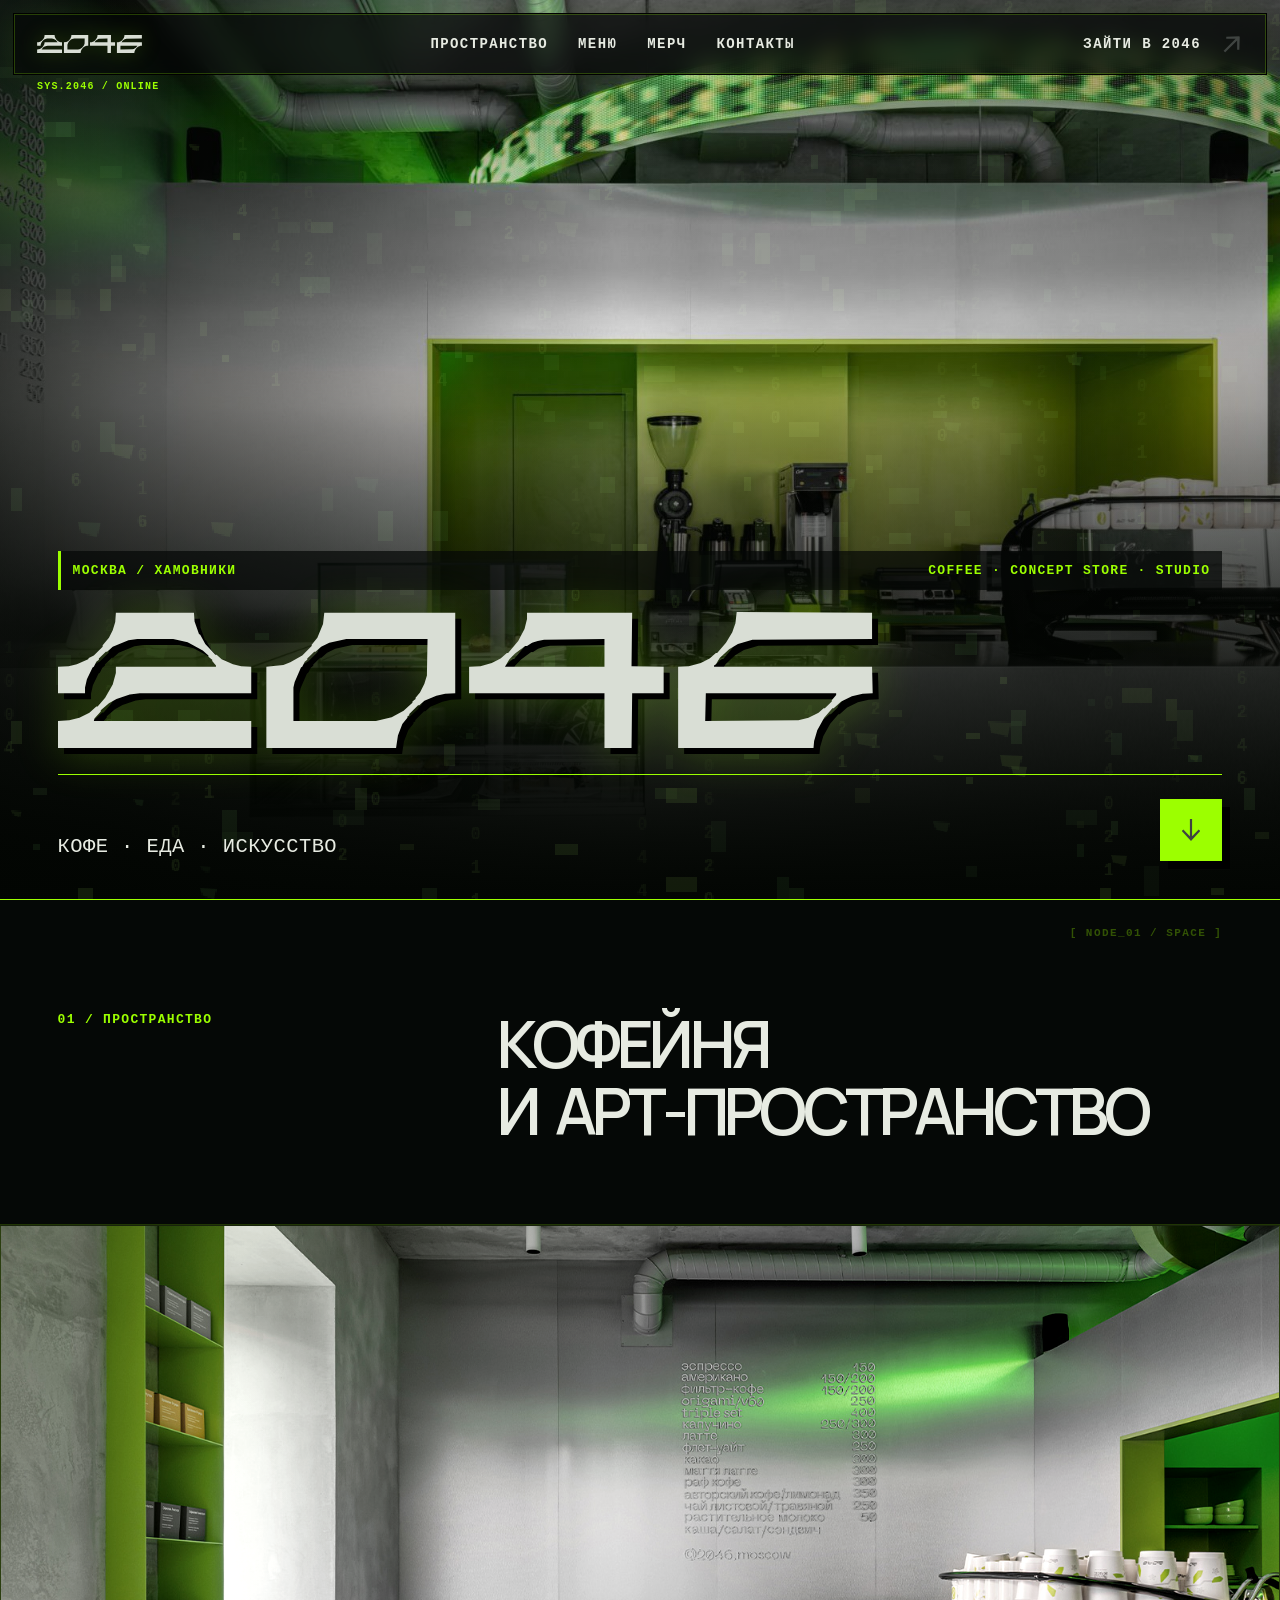
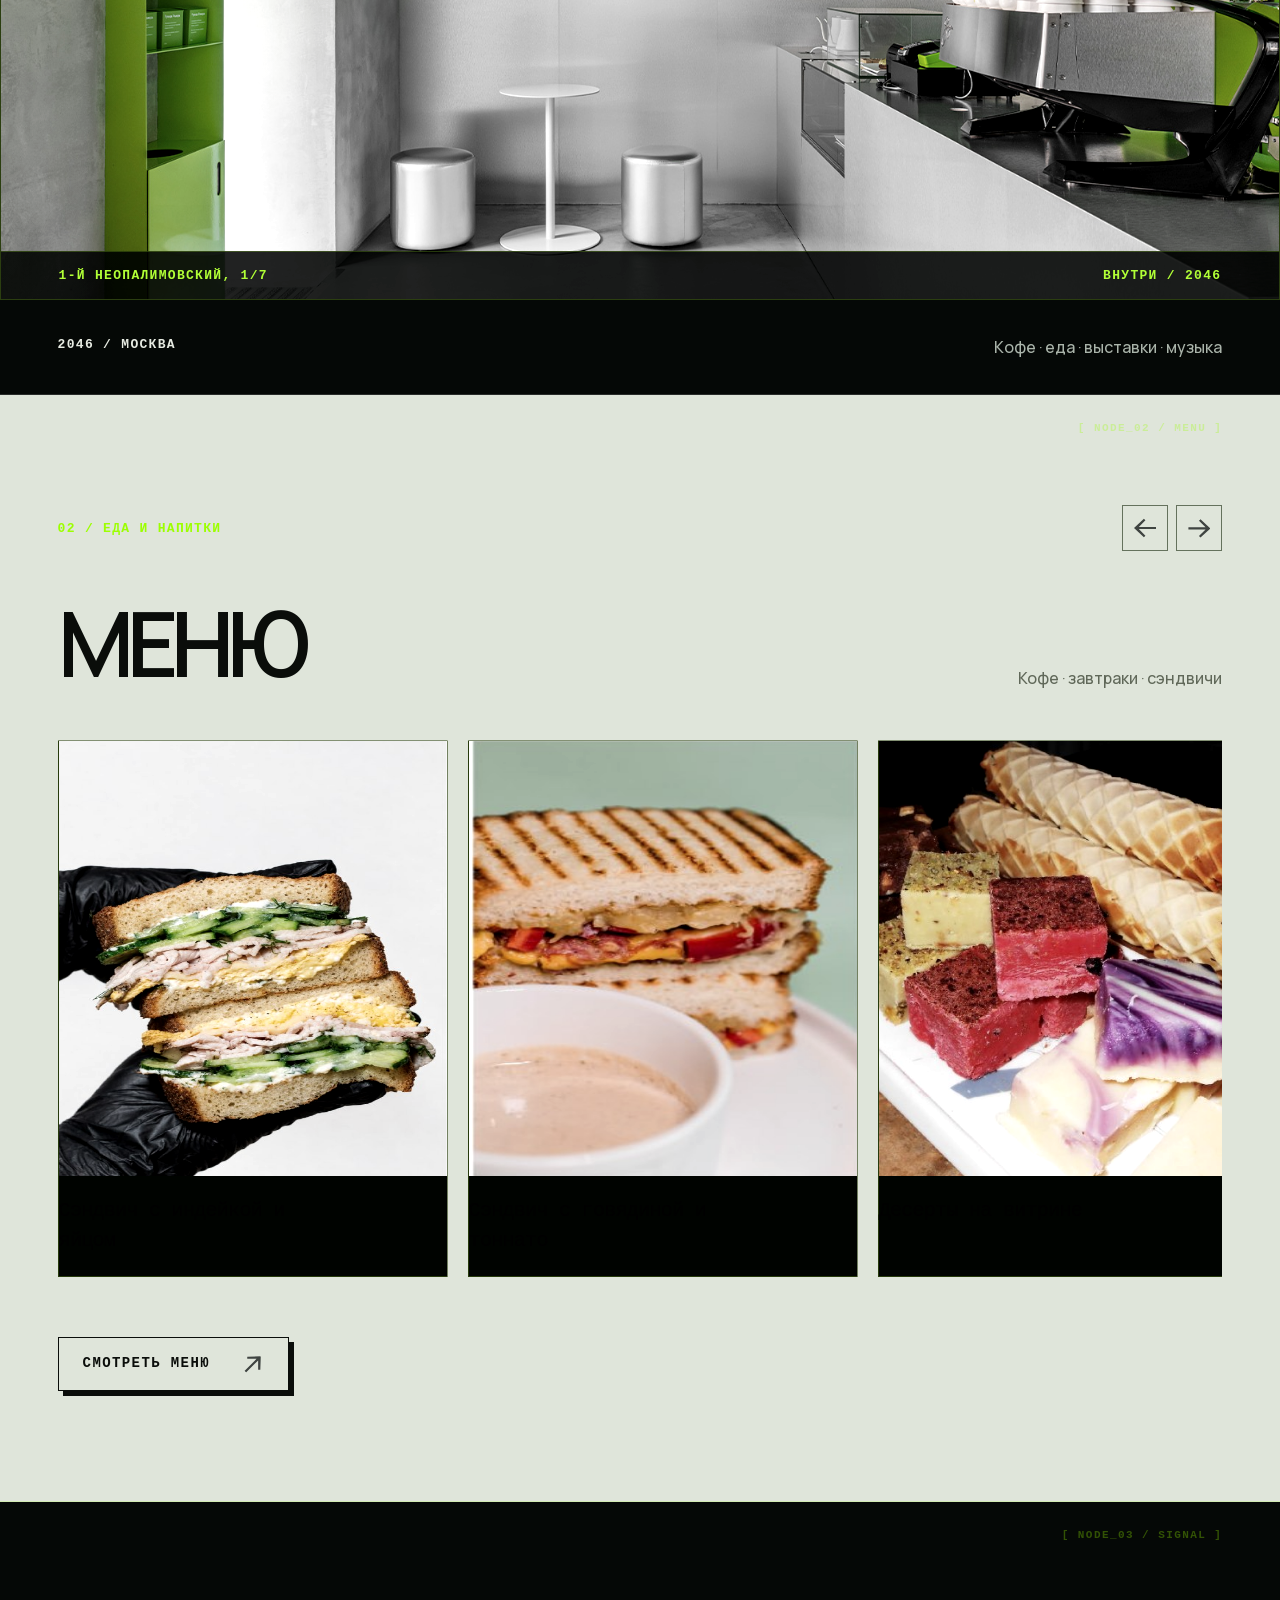
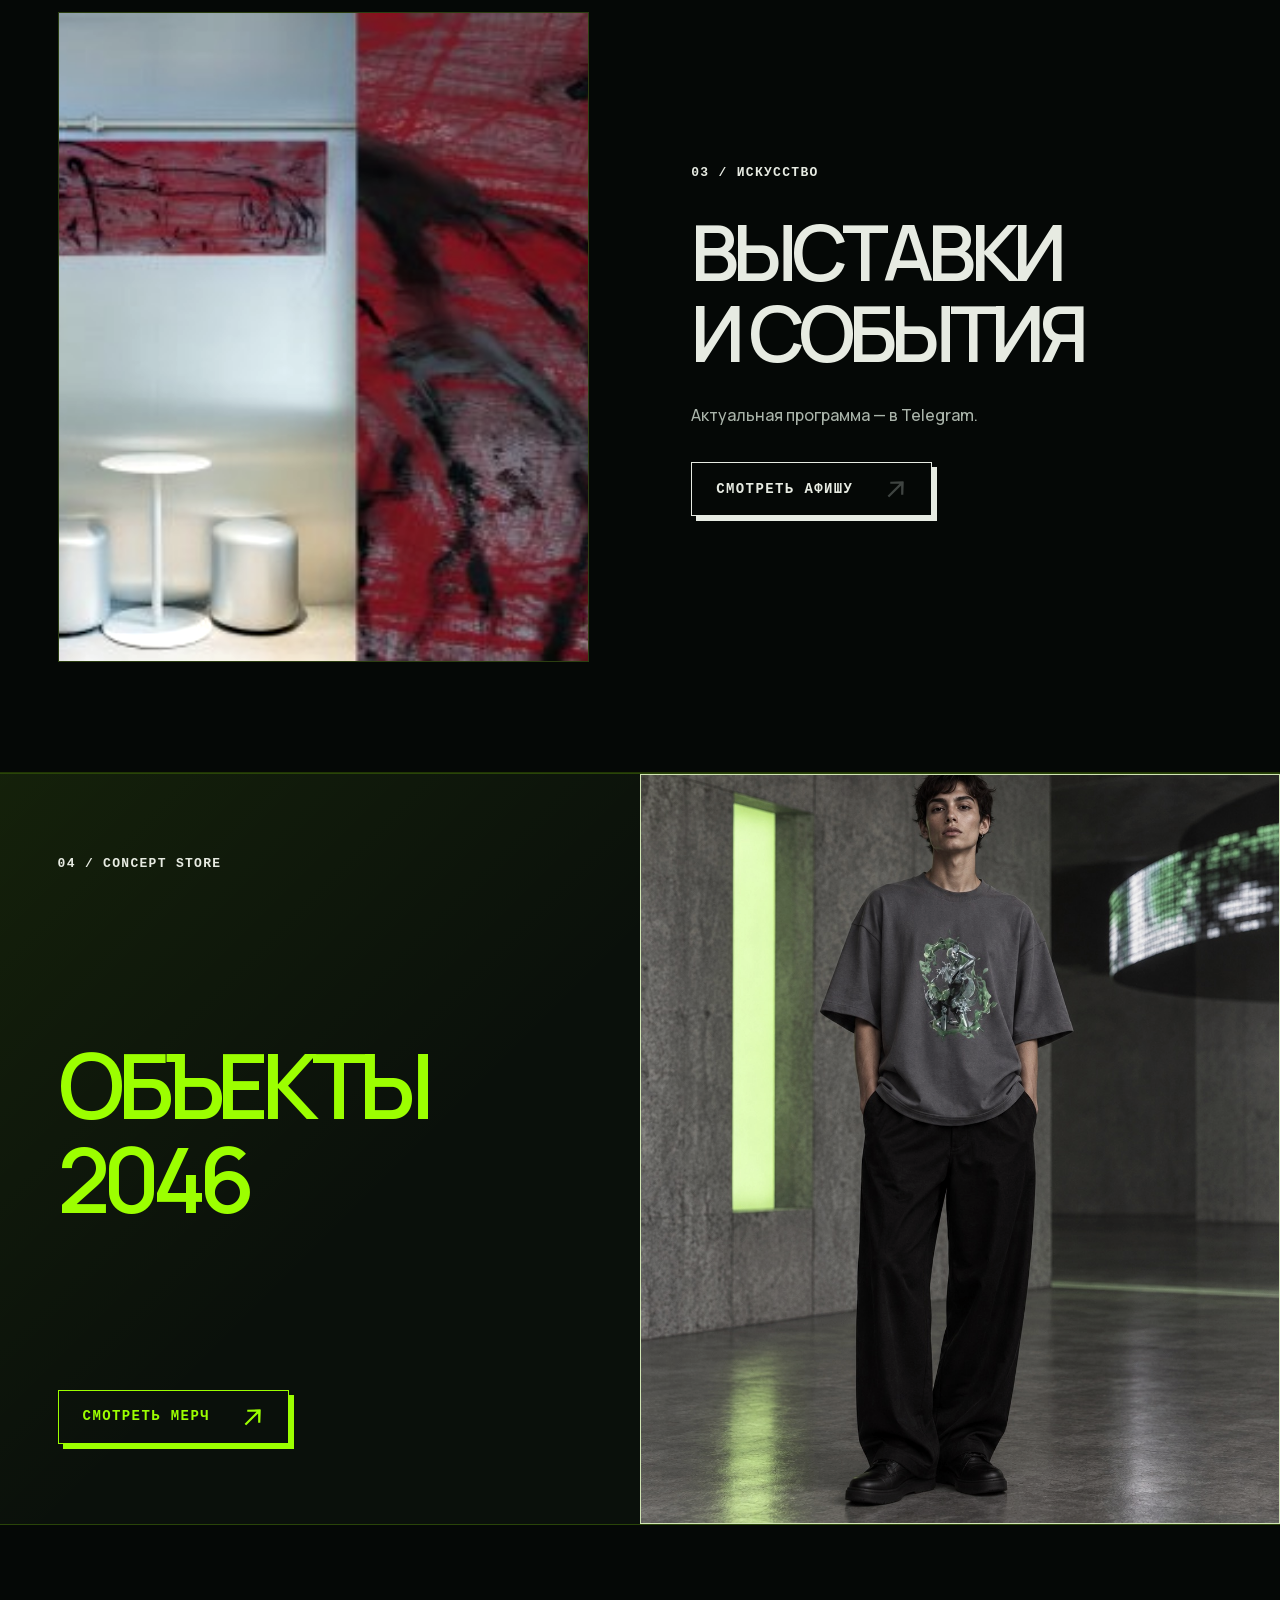
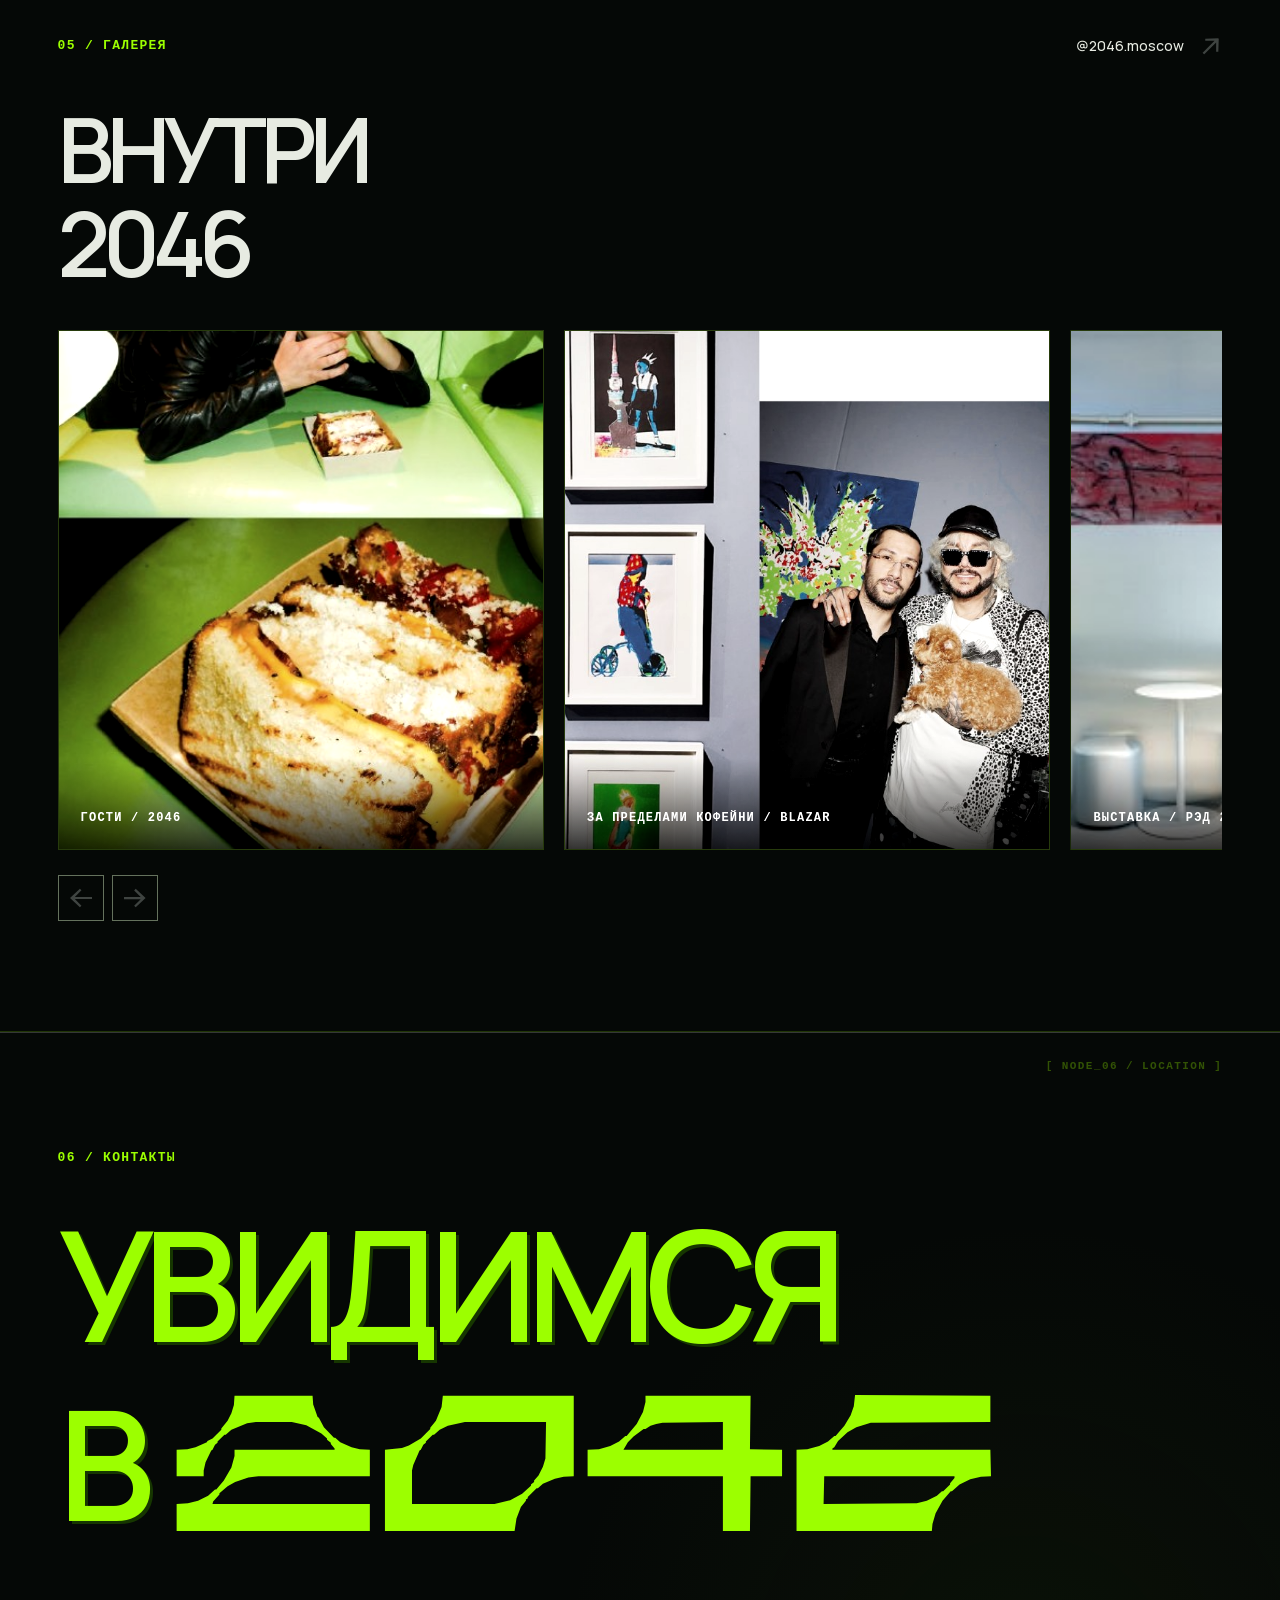
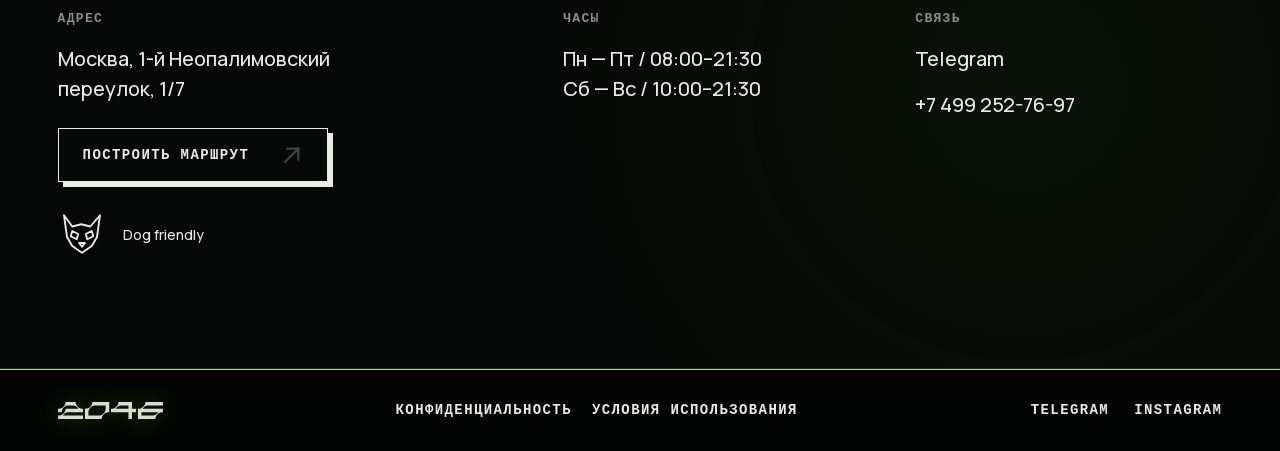
==== commit 0815ba27: "Restore pixel fragments with immediate cleanup" ====
--- a/index.html
+++ b/index.html
@@ -1,4 +1,4 @@
-<!doctype html><html lang="ru"><head><meta charset="utf-8"><meta name="viewport" content="width=device-width,initial-scale=1"><meta name="theme-color" content="#151914"><title>2046 — арт-кофейня в Хамовниках, Москва</title><meta name="description" content="Арт-кофейня 2046 в Хамовниках: кофе, завтраки, сэндвичи, выставки и concept store. Москва, 1-й Неопалимовский переулок, 1/7."><meta name="robots" content="noindex,follow,max-image-preview:large"><link rel="canonical" href="https://skudno.github.io/2046-pixel/"><meta property="og:type" content="website"><meta property="og:locale" content="ru_RU"><meta property="og:site_name" content="2046"><meta property="og:url" content="https://skudno.github.io/2046-pixel/"><meta property="og:title" content="2046 — арт-кофейня в Хамовниках"><meta property="og:description" content="Кофе, еда, выставки и concept store в 1-м Неопалимовском переулке"><meta property="og:image" content="https://skudno.github.io/2046-pixel/assets/og-2046.jpg"><meta property="og:image:width" content="1200"><meta property="og:image:height" content="630"><meta name="twitter:card" content="summary_large_image"><link rel="icon" href="assets/logo.svg" type="image/svg+xml"><link rel="stylesheet" href="style.css?v=20261015-pages3"><script defer src="site.js?v=20261015-pages3"></script><noscript><style>.loader{display:none!important}</style></noscript></head><body>
+<!doctype html><html lang="ru"><head><meta charset="utf-8"><meta name="viewport" content="width=device-width,initial-scale=1"><meta name="theme-color" content="#151914"><title>2046 — арт-кофейня в Хамовниках, Москва</title><meta name="description" content="Арт-кофейня 2046 в Хамовниках: кофе, завтраки, сэндвичи, выставки и concept store. Москва, 1-й Неопалимовский переулок, 1/7."><meta name="robots" content="noindex,follow,max-image-preview:large"><link rel="canonical" href="https://skudno.github.io/2046-pixel/"><meta property="og:type" content="website"><meta property="og:locale" content="ru_RU"><meta property="og:site_name" content="2046"><meta property="og:url" content="https://skudno.github.io/2046-pixel/"><meta property="og:title" content="2046 — арт-кофейня в Хамовниках"><meta property="og:description" content="Кофе, еда, выставки и concept store в 1-м Неопалимовском переулке"><meta property="og:image" content="https://skudno.github.io/2046-pixel/assets/og-2046.jpg"><meta property="og:image:width" content="1200"><meta property="og:image:height" content="630"><meta name="twitter:card" content="summary_large_image"><link rel="icon" href="assets/logo.svg" type="image/svg+xml"><link rel="stylesheet" href="style.css?v=20261015-pages4"><script defer src="site.js?v=20261015-pages4"></script><noscript><style>.loader{display:none!important}</style></noscript></head><body>
 <a class="skip" href="#main">Перейти к содержанию</a><div class="loader" aria-hidden="true"><canvas class="loader-matrix"></canvas><div class="loader-grid"></div><div class="loader-top"><span>[ SYS.2046 / BOOT ]</span><span>МОСКВА / ХАМОВНИКИ</span></div><div class="loader-center"><span class="loader-kicker">COFFEE · CONCEPT STORE · STUDIO</span><span class="loader-mark"></span><div class="loader-status"><span>ЗАГРУЗКА ПРОСТРАНСТВА</span><span class="loader-count">00%</span></div><div class="loader-track"><span class="loader-fill"></span></div></div><div class="loader-bottom"><span>ПОДКЛЮЧЕНИЕ К 2046</span><span>◈ ◈ ◈</span></div></div>
 <header class="header"><a href="index.html"><img class="logo" src="assets/logo.svg" alt="2046 — главная"></a><nav aria-label="Навигация"><a href="#space">Пространство</a><a href="menu.html">Меню</a><a href="wear.html">Мерч</a><a href="#visit">Контакты</a></nav><a class="header-visit" href="#visit">Зайти в 2046 <i class="arrow diag" aria-hidden="true"></i></a></header>
 <main id="main"><section class="hero"><img class="hero-bg" src="hero-2046.jpg" alt="Реальный интерьер 2046: стальной бар, зелёная ниша и световое кольцо" fetchpriority="high"><video class="hero-video" src="assets/hero-barista-led-2046.mp4" poster="hero-2046.jpg" autoplay muted loop playsinline preload="metadata" aria-hidden="true"></video><canvas class="hero-matrix" aria-hidden="true"></canvas><div class="hero-content"><div class="hero-label label"><span>Москва / Хамовники</span><span>Coffee · concept store · studio</span></div><h1><img class="hero-wordmark" src="assets/logo.svg" alt="2046 — арт-кофейня"></h1><div class="hero-bottom"><p>Кофе · еда · искусство</p><a class="round" href="#space" aria-label="Посмотреть пространство"><i class="arrow" aria-hidden="true"></i></a></div></div></section>
--- a/style.css
+++ b/style.css
@@ -168,11 +168,16 @@
 .pixel-word{display:inline-block;white-space:nowrap}
 .intro h2 .pixel-word+.pixel-word{margin-left:.16em}
 .motion .intro.reveal,.motion .menu-heading.reveal,.motion .art>div.reveal{opacity:1;transform:none;transition:none}
-.pixel-char{display:inline;color:inherit}
+.pixel-char{position:relative;display:inline-block;color:inherit}
+.pixel-char:after{content:"";position:absolute;left:50%;top:50%;width:.18em;height:.18em;background:var(--acid);box-shadow:-.32em -.24em 0 var(--acid),.3em -.12em 0 var(--acid),-.18em .28em 0 var(--acid),.34em .3em 0 var(--acid);transform:translate(-50%,-50%);opacity:0;pointer-events:none}
 .motion .pixel-text:not(.seen) .pixel-char{opacity:0}
-.motion .pixel-text.seen .pixel-char{animation:pixel-text-in .12s steps(1,end) both;animation-delay:var(--pixel-delay,0ms)}
-@keyframes pixel-text-in{from{opacity:0}to{opacity:1}}
-@media(prefers-reduced-motion:reduce){.pixel-char{opacity:1;animation:none}}
+.motion .pixel-text.seen .pixel-char:not(.pixel-done){animation:pixel-text-in .18s steps(3,end) both;animation-delay:var(--pixel-delay,0ms)}
+.motion .pixel-text.seen .pixel-char:not(.pixel-done):after{animation:pixel-noise-out .18s steps(3,end) both;animation-delay:var(--pixel-delay,0ms)}
+.pixel-char.pixel-done,.pixel-text.pixel-complete .pixel-char{animation:none!important;opacity:1!important;color:inherit!important}
+.pixel-char.pixel-done:after,.pixel-text.pixel-complete .pixel-char:after{display:none!important;animation:none!important}
+@keyframes pixel-text-in{0%{opacity:0}25%{opacity:1}100%{opacity:1}}
+@keyframes pixel-noise-out{0%,35%{opacity:.95}100%{opacity:0}}
+@media(prefers-reduced-motion:reduce){.pixel-char{opacity:1;animation:none}.pixel-char:after{display:none}}
 
 /* The opening signal is drawn in canvas; it adds no video download. */
 .loader{background:#030805;animation:none;isolation:isolate}
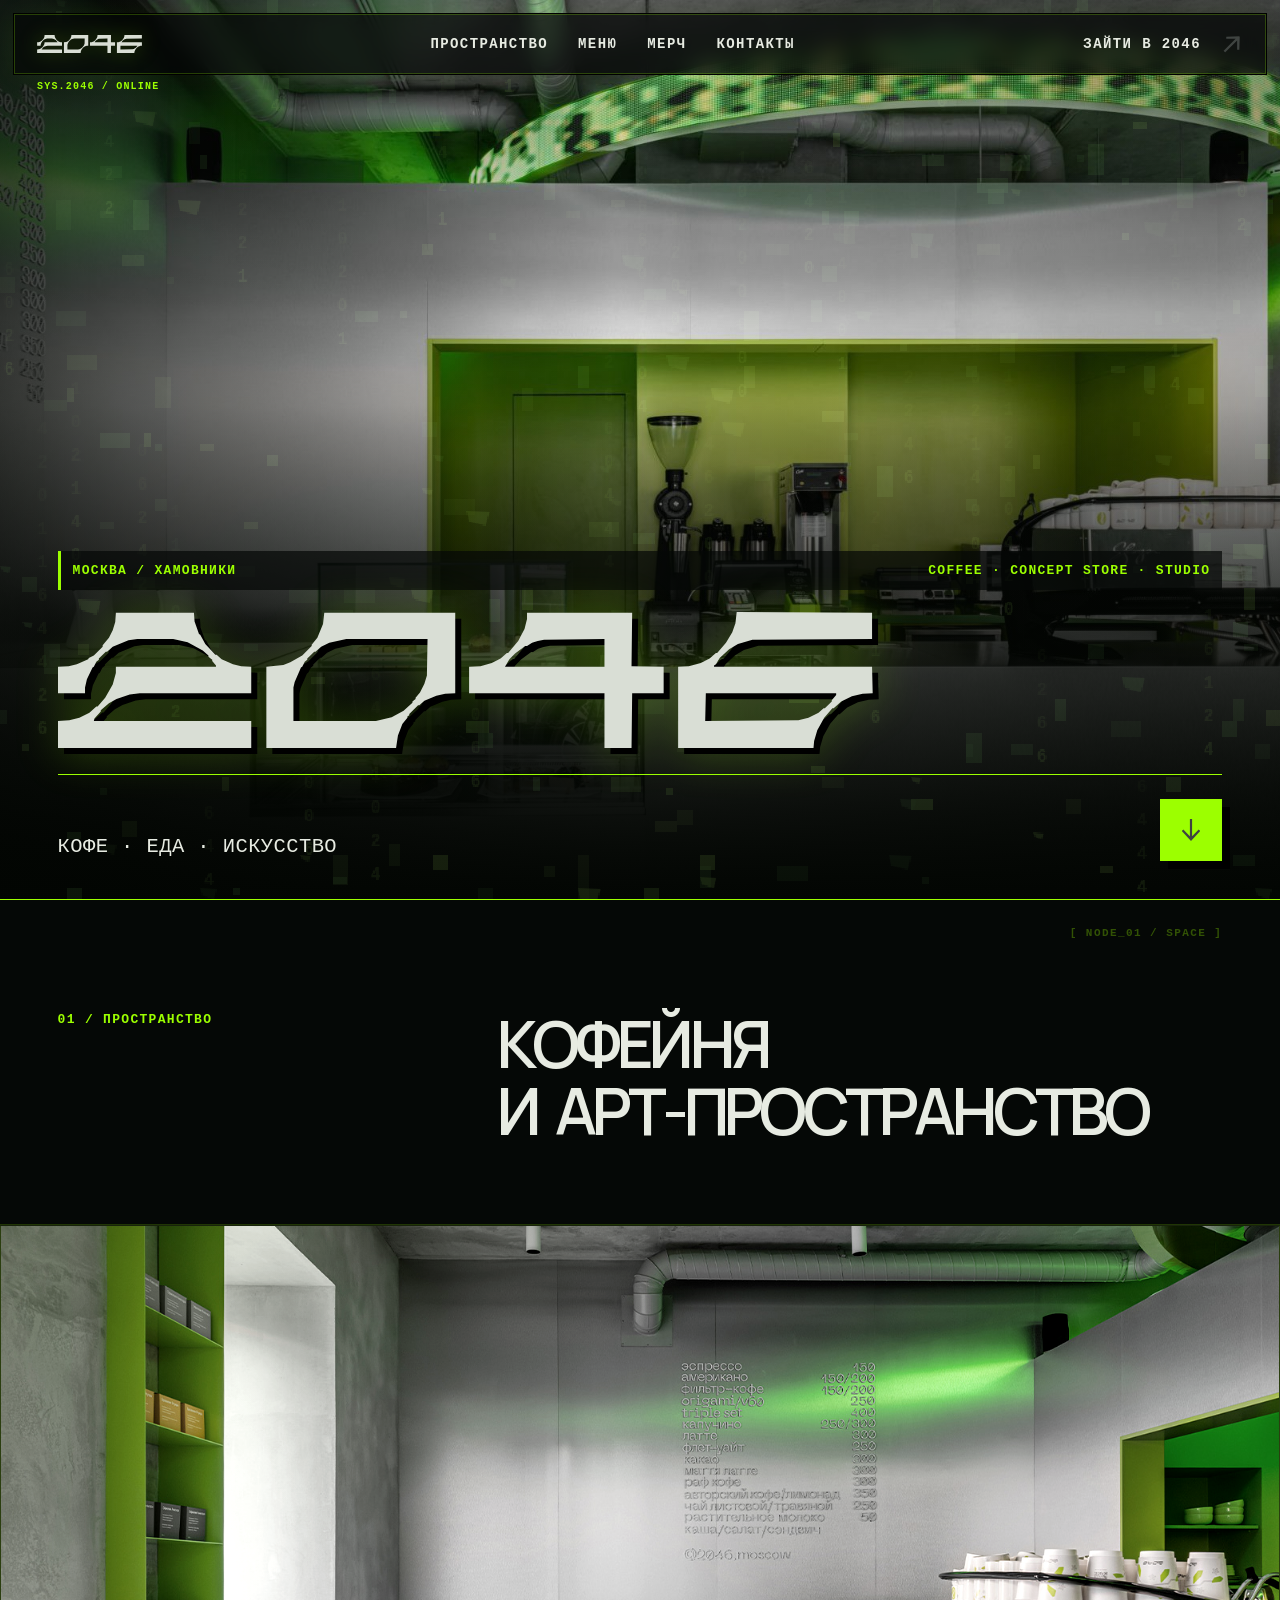
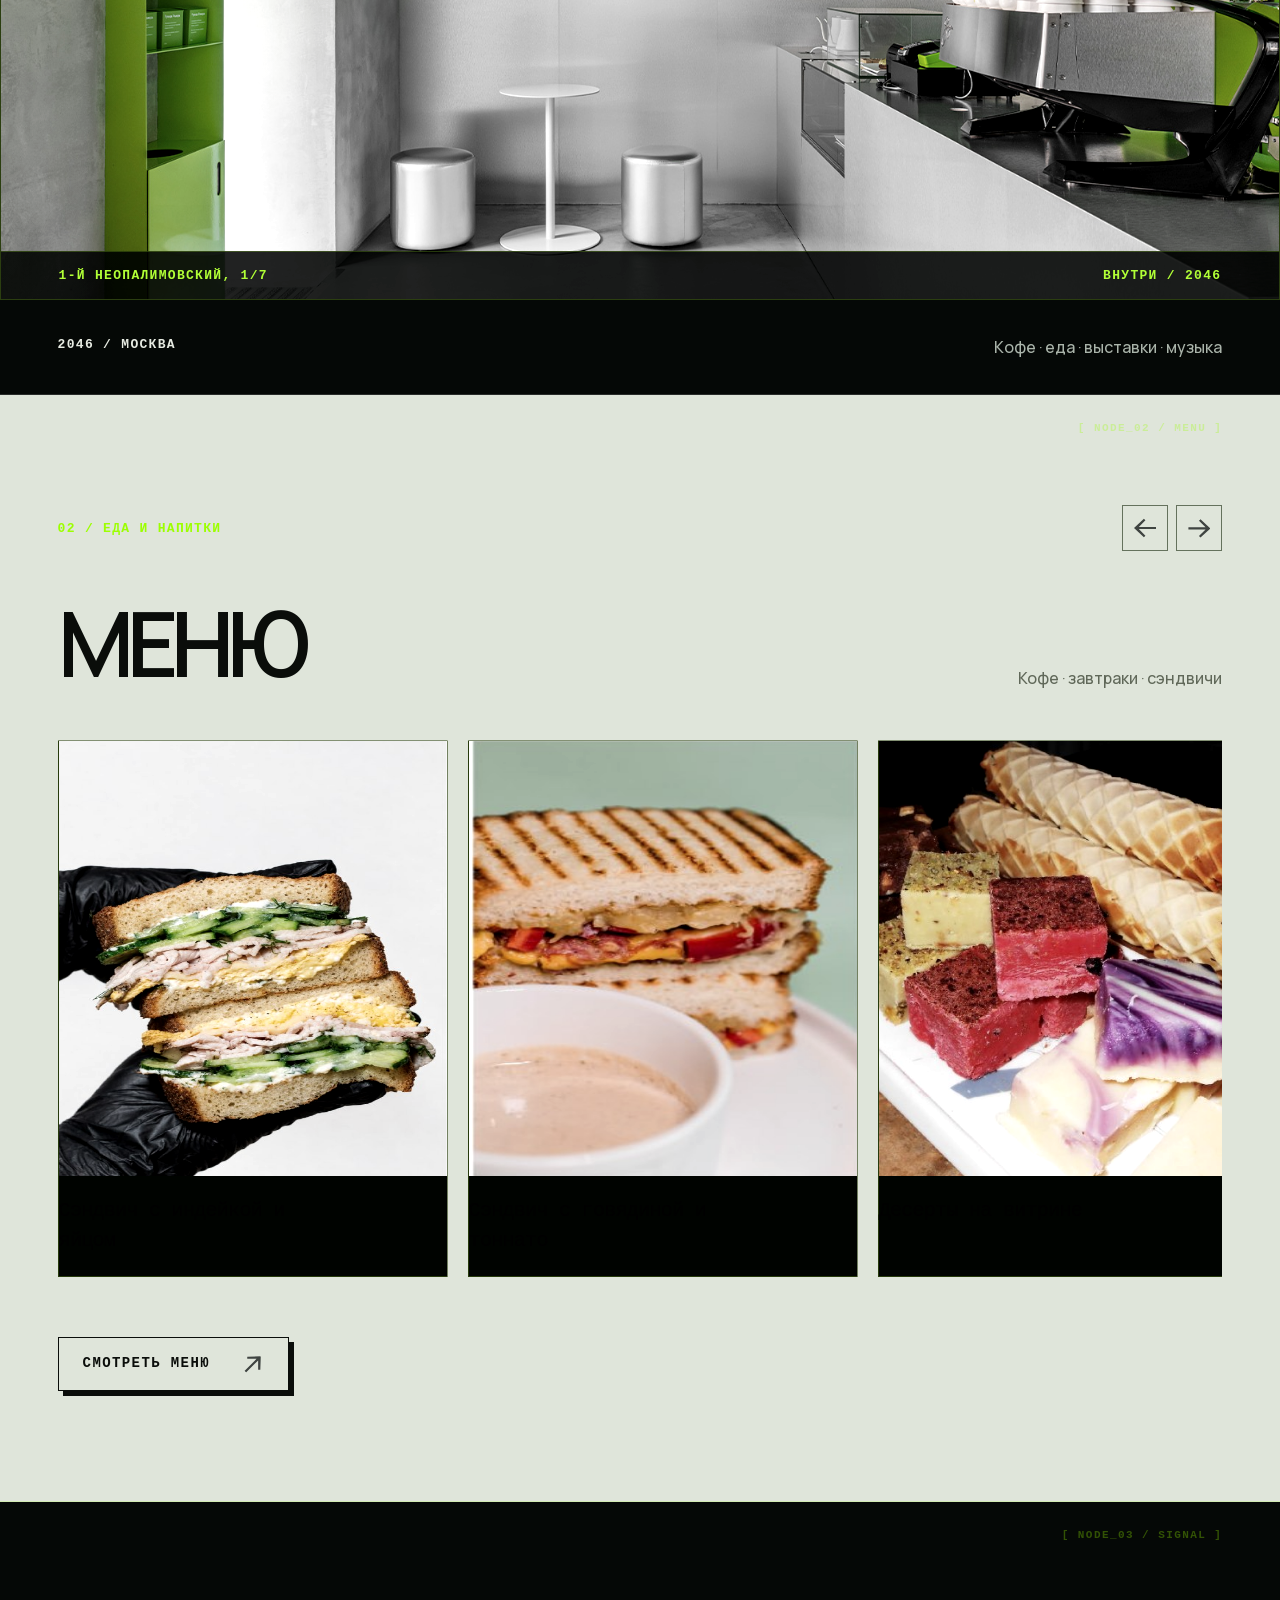
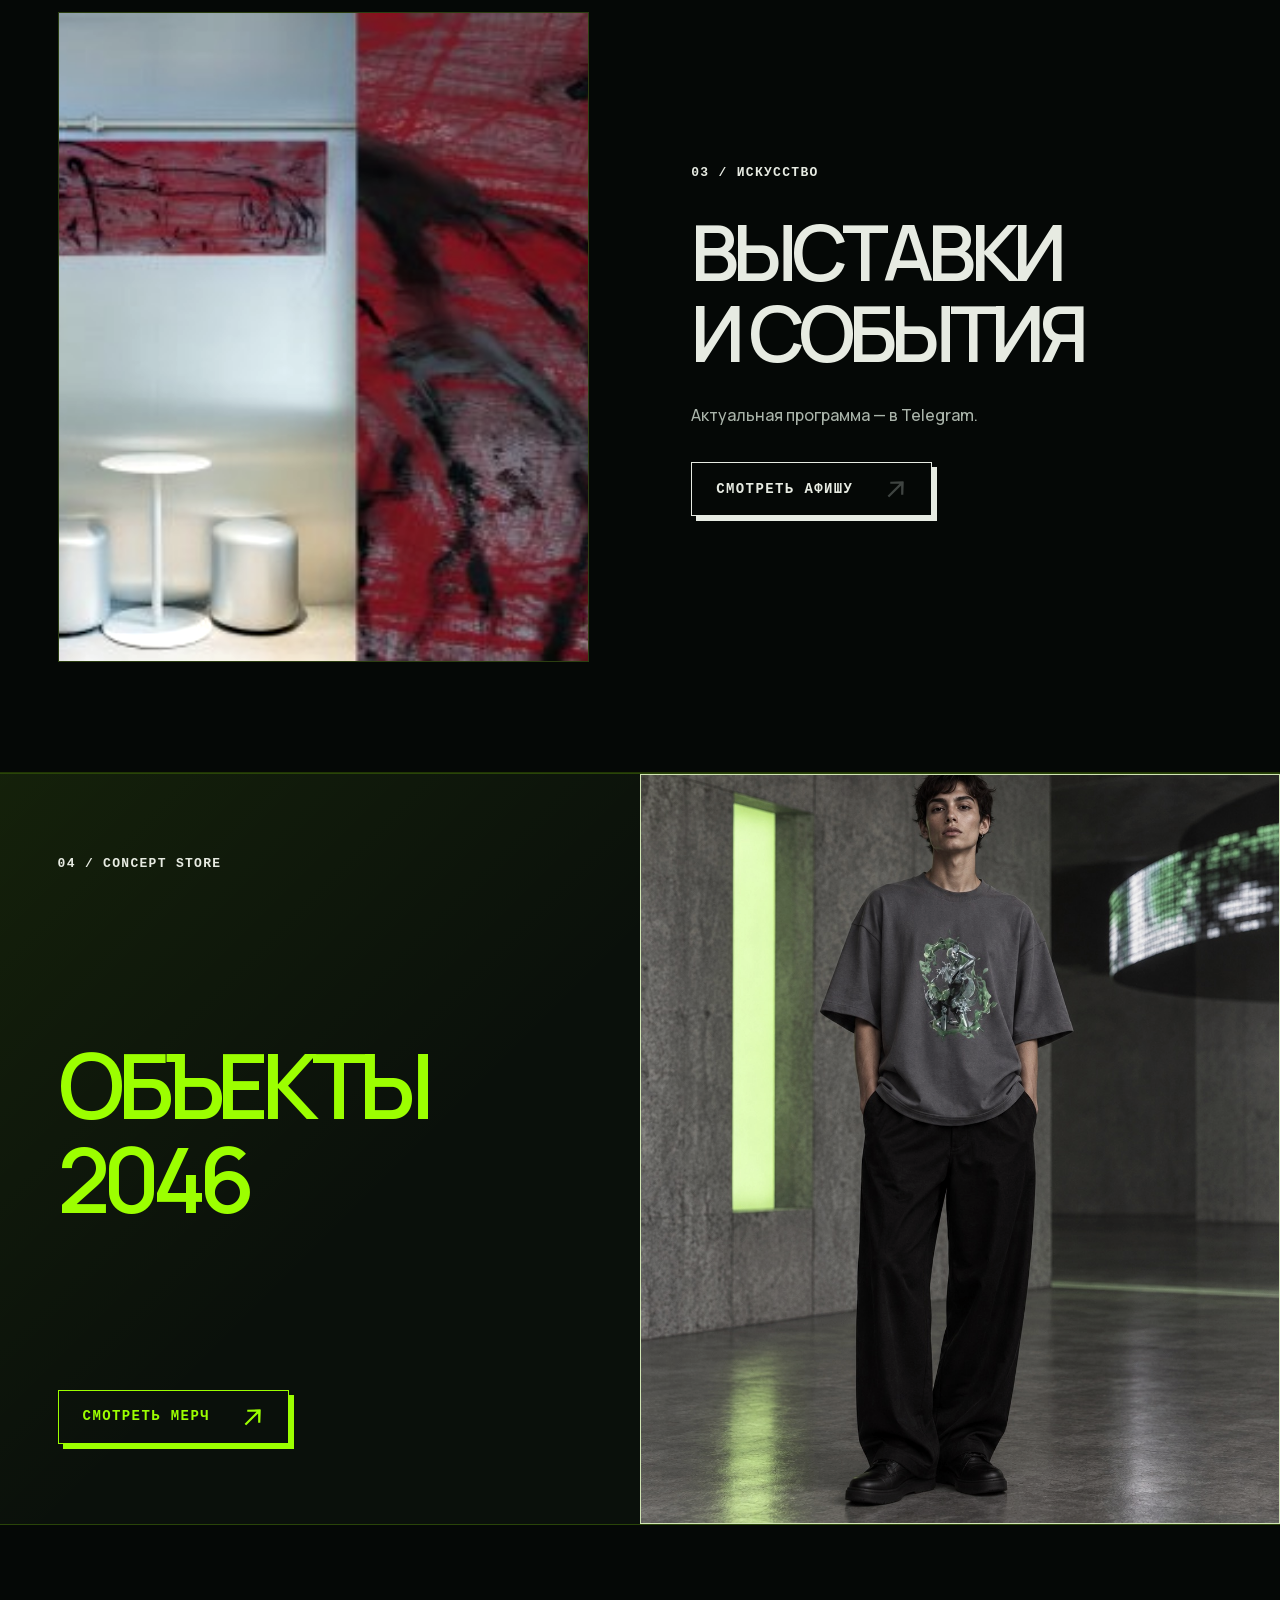
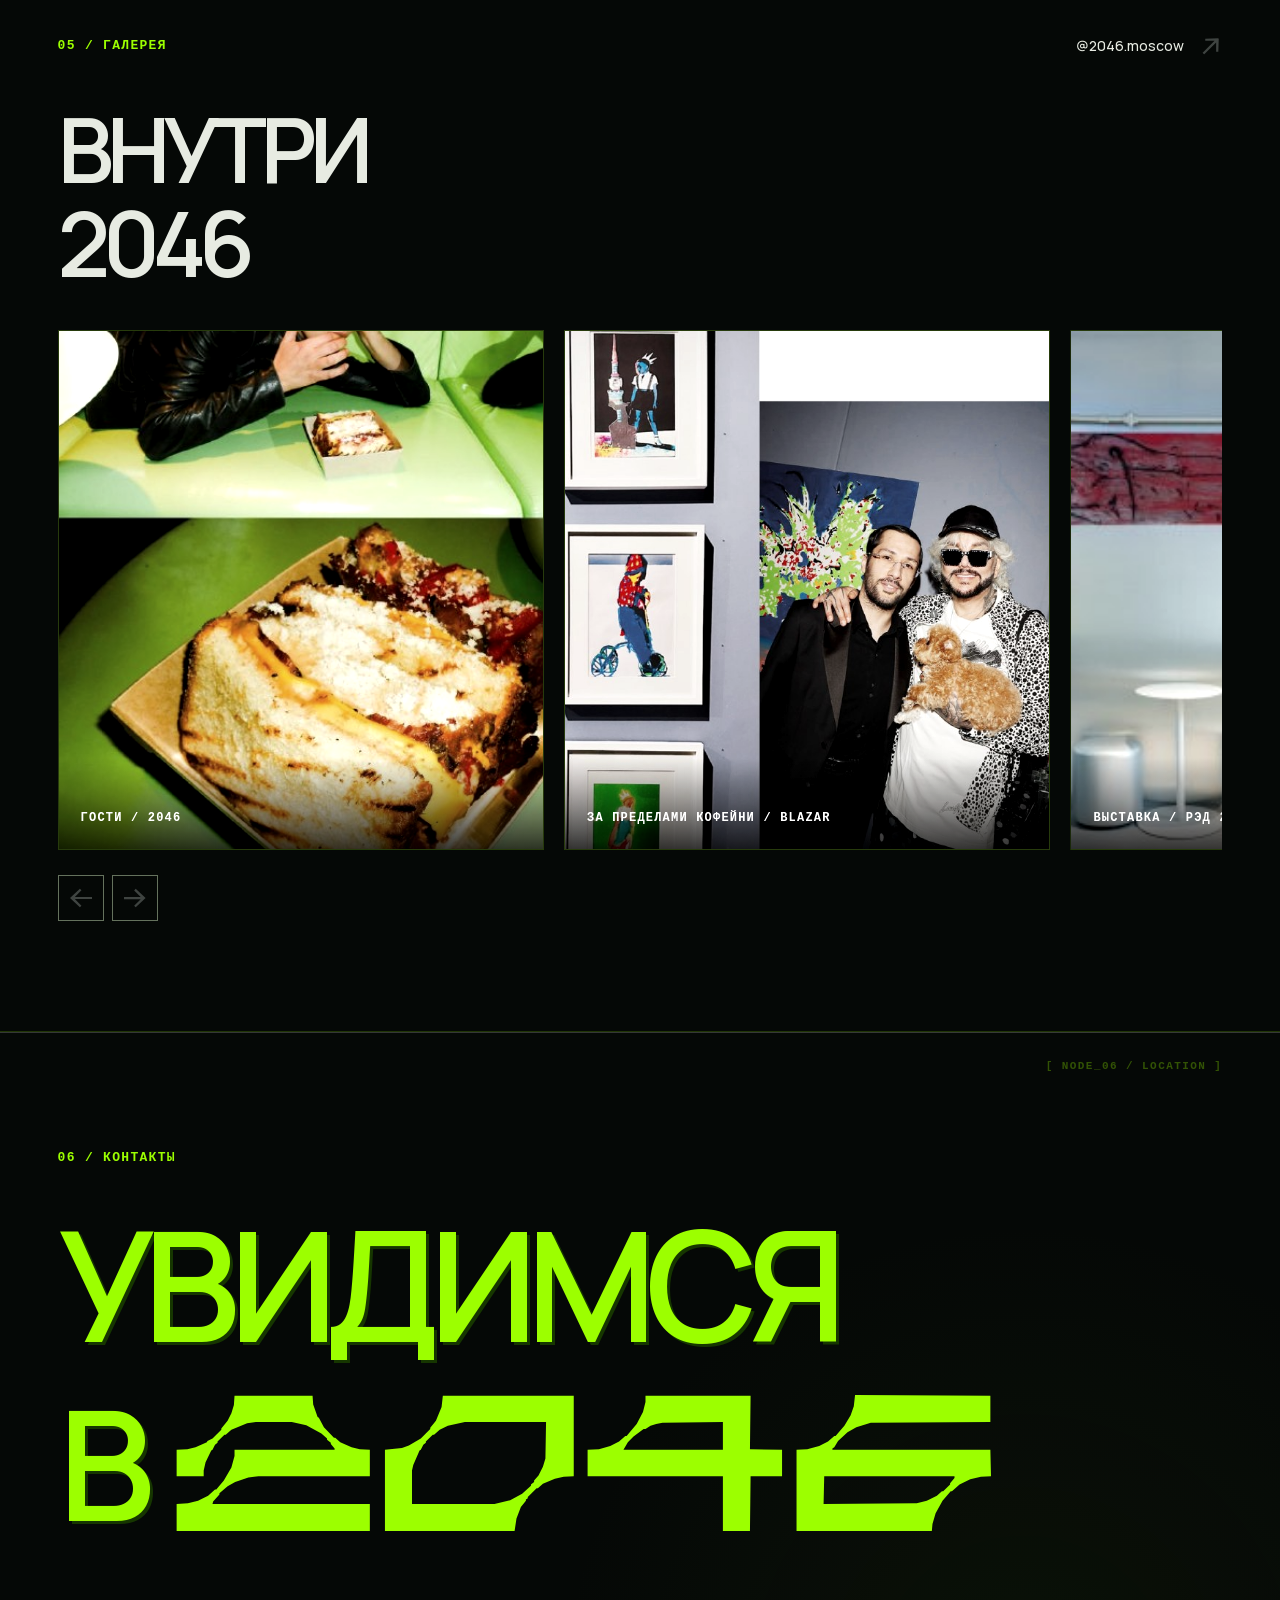
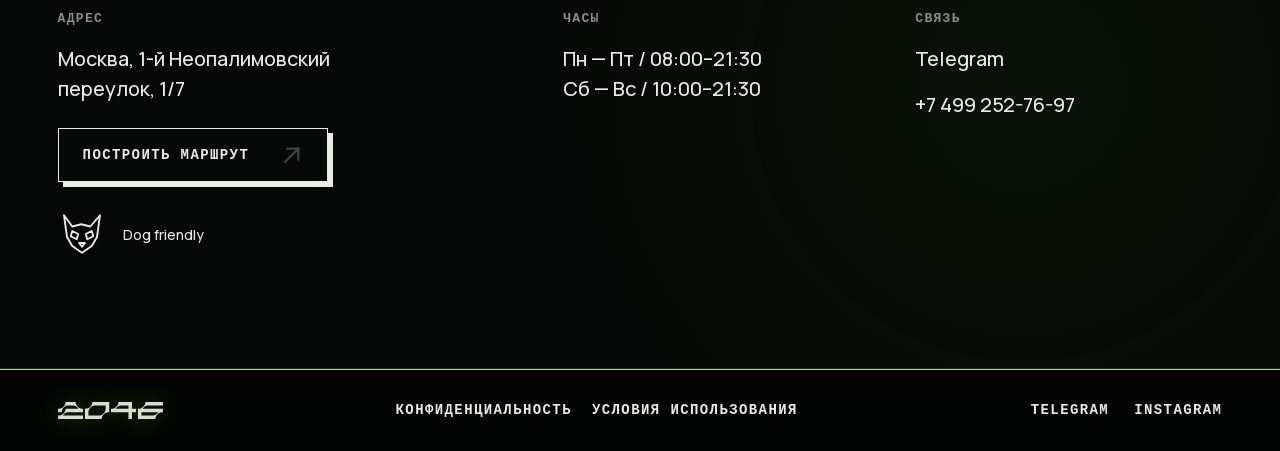
==== commit b70aa0ee: "Set pixel text reveal to one second" ====
--- a/index.html
+++ b/index.html
@@ -1,4 +1,4 @@
-<!doctype html><html lang="ru"><head><meta charset="utf-8"><meta name="viewport" content="width=device-width,initial-scale=1"><meta name="theme-color" content="#151914"><title>2046 — арт-кофейня в Хамовниках, Москва</title><meta name="description" content="Арт-кофейня 2046 в Хамовниках: кофе, завтраки, сэндвичи, выставки и concept store. Москва, 1-й Неопалимовский переулок, 1/7."><meta name="robots" content="noindex,follow,max-image-preview:large"><link rel="canonical" href="https://skudno.github.io/2046-pixel/"><meta property="og:type" content="website"><meta property="og:locale" content="ru_RU"><meta property="og:site_name" content="2046"><meta property="og:url" content="https://skudno.github.io/2046-pixel/"><meta property="og:title" content="2046 — арт-кофейня в Хамовниках"><meta property="og:description" content="Кофе, еда, выставки и concept store в 1-м Неопалимовском переулке"><meta property="og:image" content="https://skudno.github.io/2046-pixel/assets/og-2046.jpg"><meta property="og:image:width" content="1200"><meta property="og:image:height" content="630"><meta name="twitter:card" content="summary_large_image"><link rel="icon" href="assets/logo.svg" type="image/svg+xml"><link rel="stylesheet" href="style.css?v=20261015-pages4"><script defer src="site.js?v=20261015-pages4"></script><noscript><style>.loader{display:none!important}</style></noscript></head><body>
+<!doctype html><html lang="ru"><head><meta charset="utf-8"><meta name="viewport" content="width=device-width,initial-scale=1"><meta name="theme-color" content="#151914"><title>2046 — арт-кофейня в Хамовниках, Москва</title><meta name="description" content="Арт-кофейня 2046 в Хамовниках: кофе, завтраки, сэндвичи, выставки и concept store. Москва, 1-й Неопалимовский переулок, 1/7."><meta name="robots" content="noindex,follow,max-image-preview:large"><link rel="canonical" href="https://skudno.github.io/2046-pixel/"><meta property="og:type" content="website"><meta property="og:locale" content="ru_RU"><meta property="og:site_name" content="2046"><meta property="og:url" content="https://skudno.github.io/2046-pixel/"><meta property="og:title" content="2046 — арт-кофейня в Хамовниках"><meta property="og:description" content="Кофе, еда, выставки и concept store в 1-м Неопалимовском переулке"><meta property="og:image" content="https://skudno.github.io/2046-pixel/assets/og-2046.jpg"><meta property="og:image:width" content="1200"><meta property="og:image:height" content="630"><meta name="twitter:card" content="summary_large_image"><link rel="icon" href="assets/logo.svg" type="image/svg+xml"><link rel="stylesheet" href="style.css?v=20261015-pages5"><script defer src="site.js?v=20261015-pages5"></script><noscript><style>.loader{display:none!important}</style></noscript></head><body>
 <a class="skip" href="#main">Перейти к содержанию</a><div class="loader" aria-hidden="true"><canvas class="loader-matrix"></canvas><div class="loader-grid"></div><div class="loader-top"><span>[ SYS.2046 / BOOT ]</span><span>МОСКВА / ХАМОВНИКИ</span></div><div class="loader-center"><span class="loader-kicker">COFFEE · CONCEPT STORE · STUDIO</span><span class="loader-mark"></span><div class="loader-status"><span>ЗАГРУЗКА ПРОСТРАНСТВА</span><span class="loader-count">00%</span></div><div class="loader-track"><span class="loader-fill"></span></div></div><div class="loader-bottom"><span>ПОДКЛЮЧЕНИЕ К 2046</span><span>◈ ◈ ◈</span></div></div>
 <header class="header"><a href="index.html"><img class="logo" src="assets/logo.svg" alt="2046 — главная"></a><nav aria-label="Навигация"><a href="#space">Пространство</a><a href="menu.html">Меню</a><a href="wear.html">Мерч</a><a href="#visit">Контакты</a></nav><a class="header-visit" href="#visit">Зайти в 2046 <i class="arrow diag" aria-hidden="true"></i></a></header>
 <main id="main"><section class="hero"><img class="hero-bg" src="hero-2046.jpg" alt="Реальный интерьер 2046: стальной бар, зелёная ниша и световое кольцо" fetchpriority="high"><video class="hero-video" src="assets/hero-barista-led-2046.mp4" poster="hero-2046.jpg" autoplay muted loop playsinline preload="metadata" aria-hidden="true"></video><canvas class="hero-matrix" aria-hidden="true"></canvas><div class="hero-content"><div class="hero-label label"><span>Москва / Хамовники</span><span>Coffee · concept store · studio</span></div><h1><img class="hero-wordmark" src="assets/logo.svg" alt="2046 — арт-кофейня"></h1><div class="hero-bottom"><p>Кофе · еда · искусство</p><a class="round" href="#space" aria-label="Посмотреть пространство"><i class="arrow" aria-hidden="true"></i></a></div></div></section>
